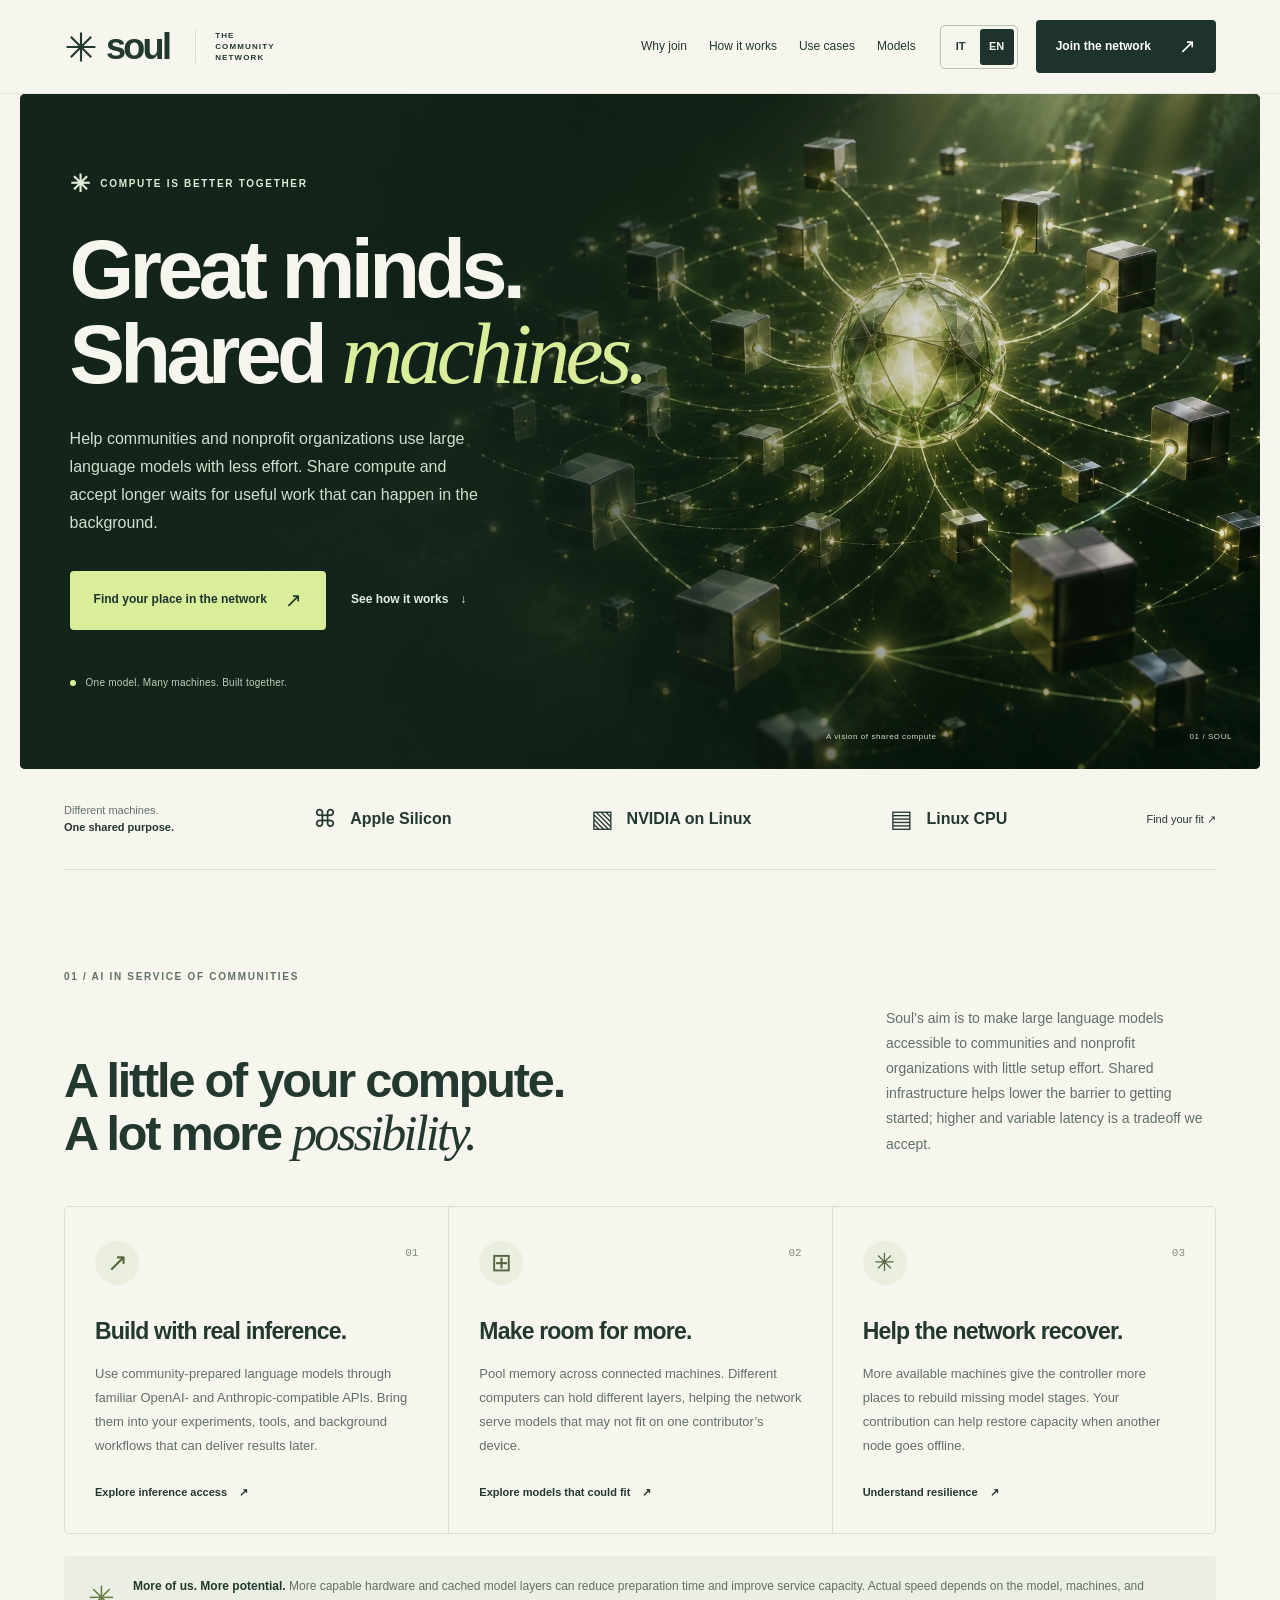
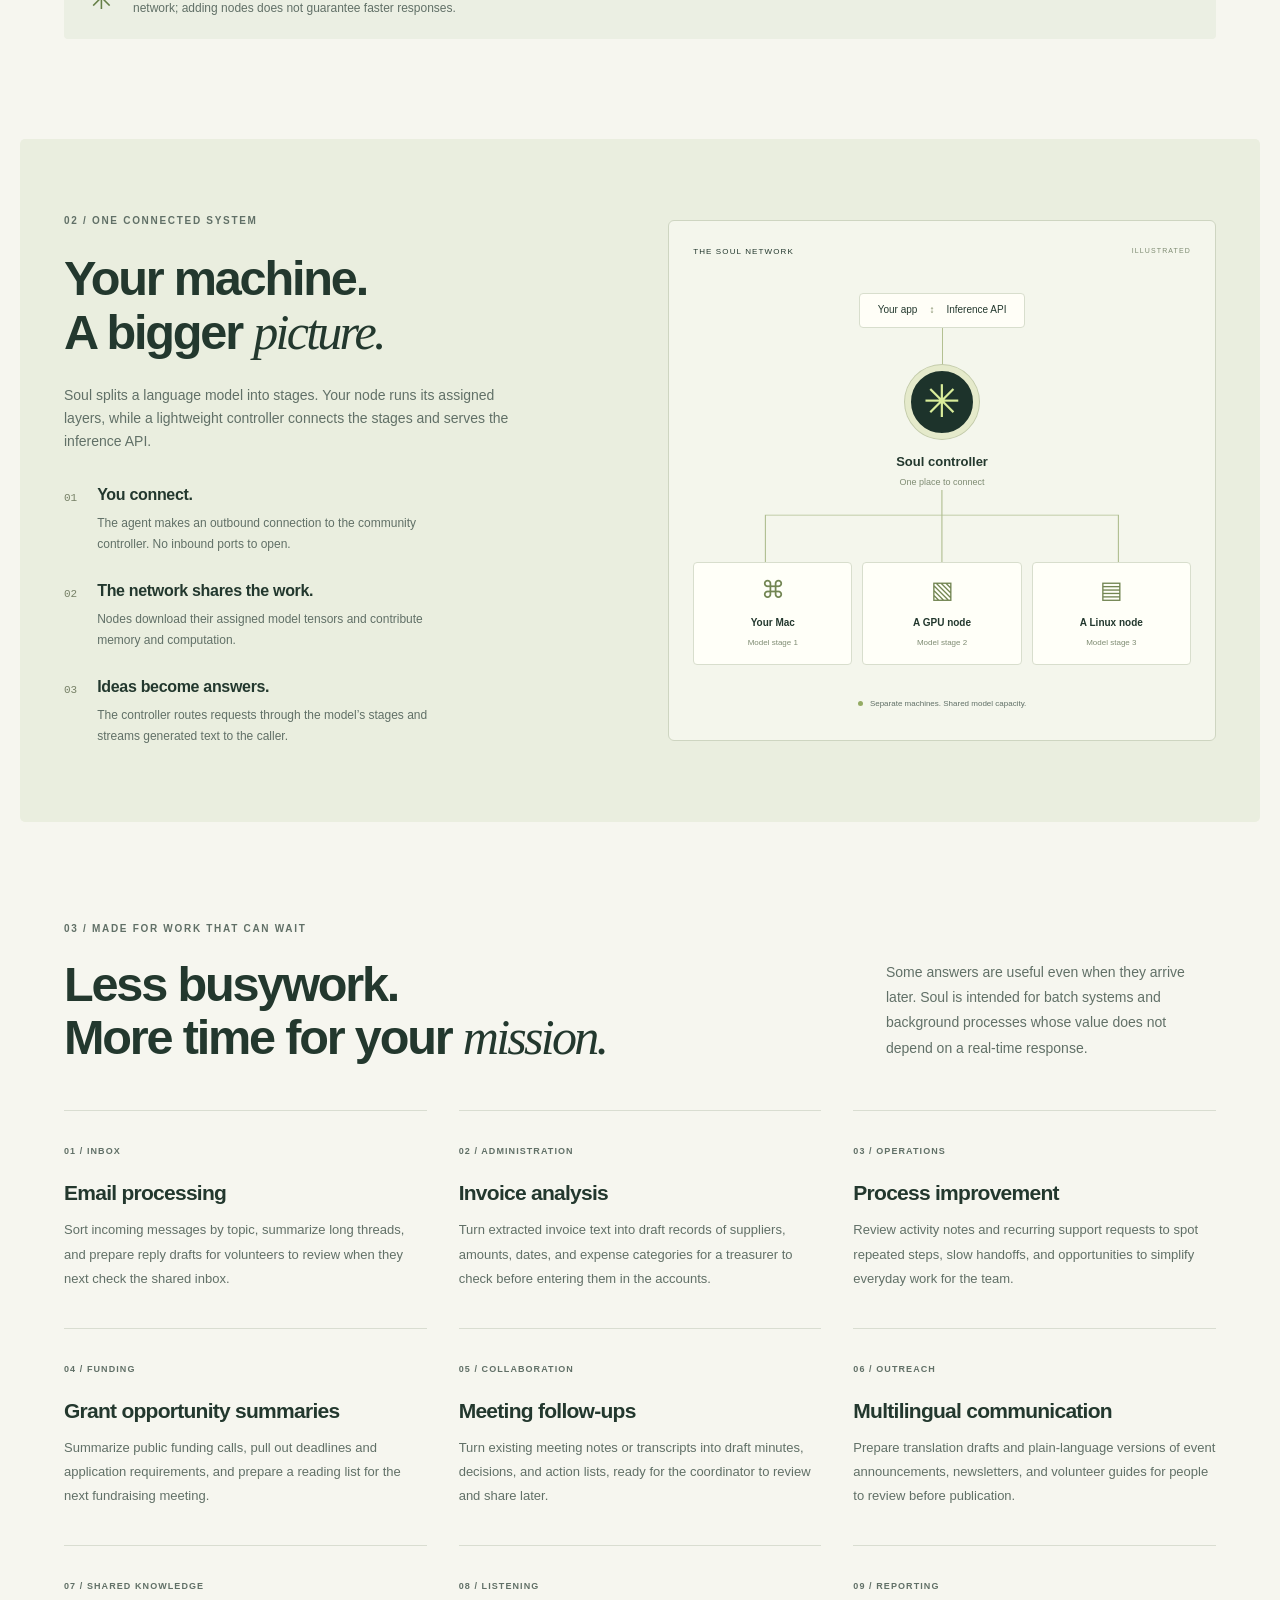
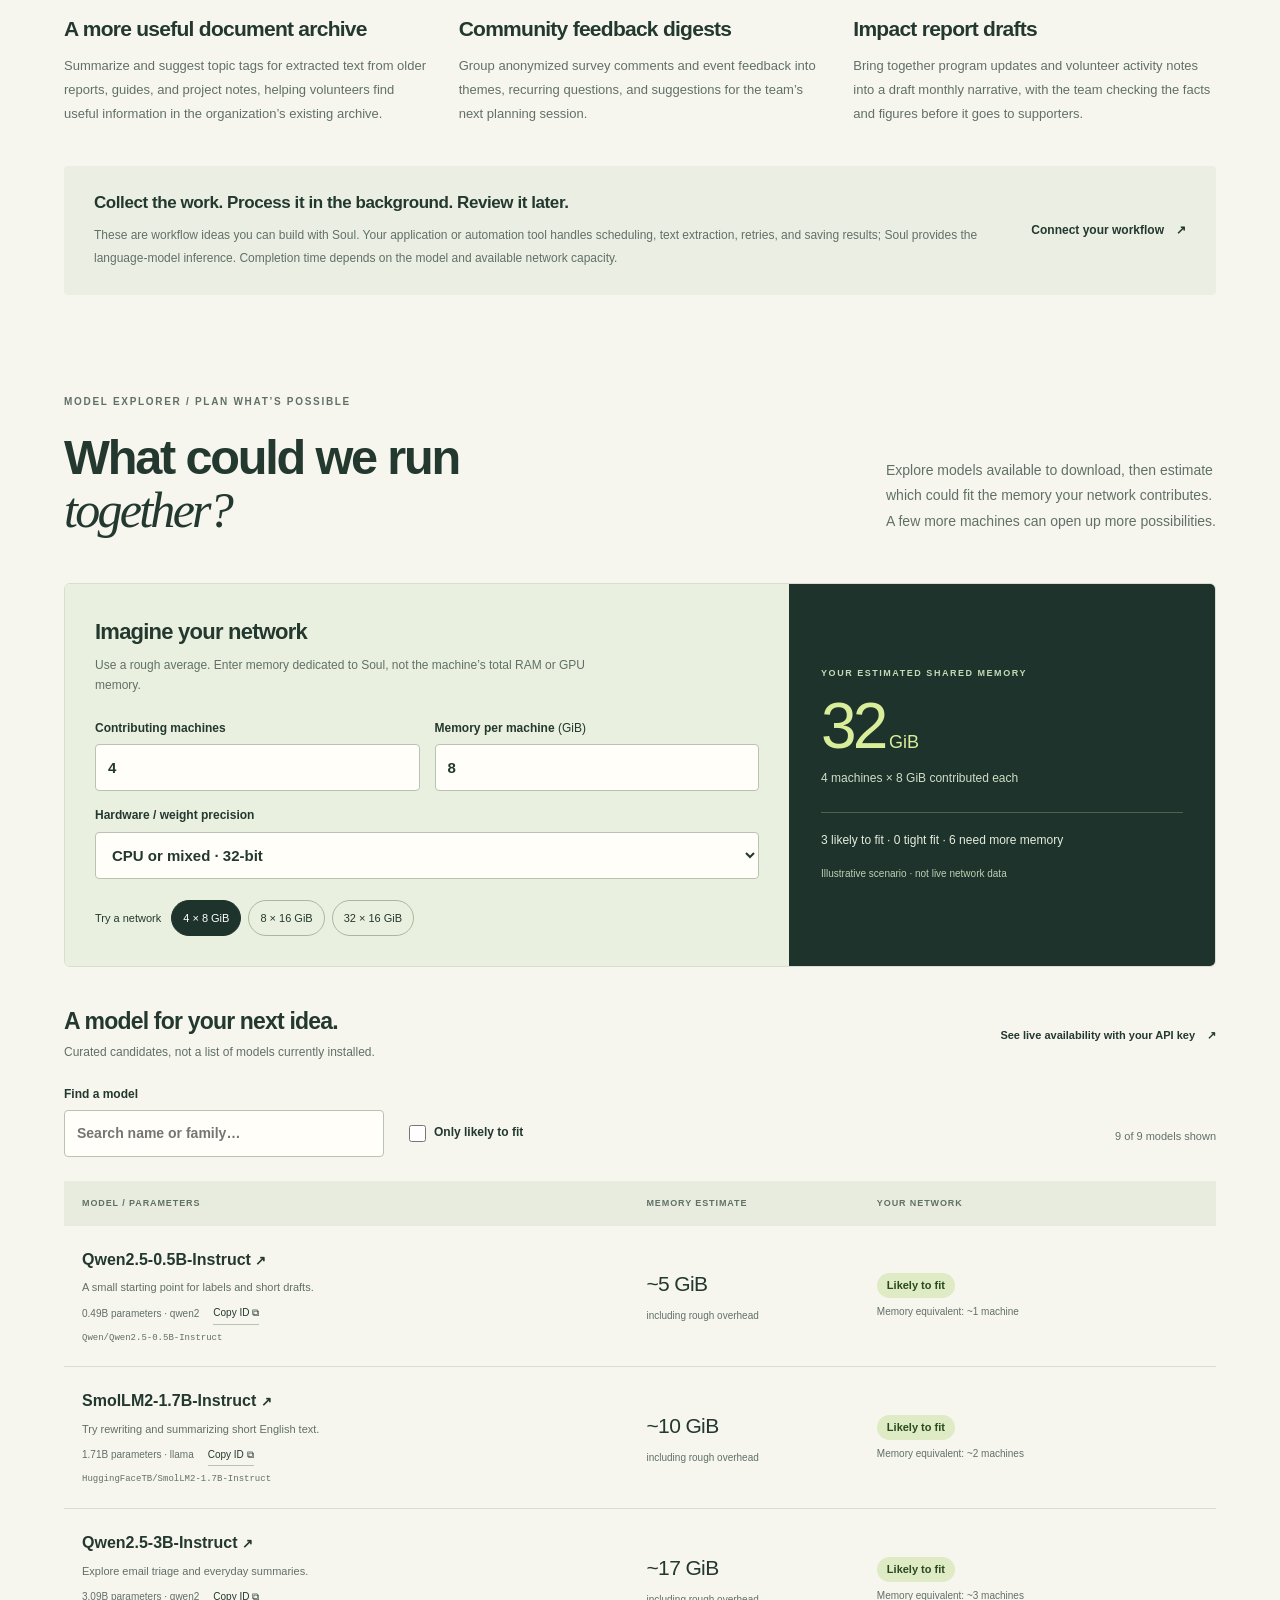
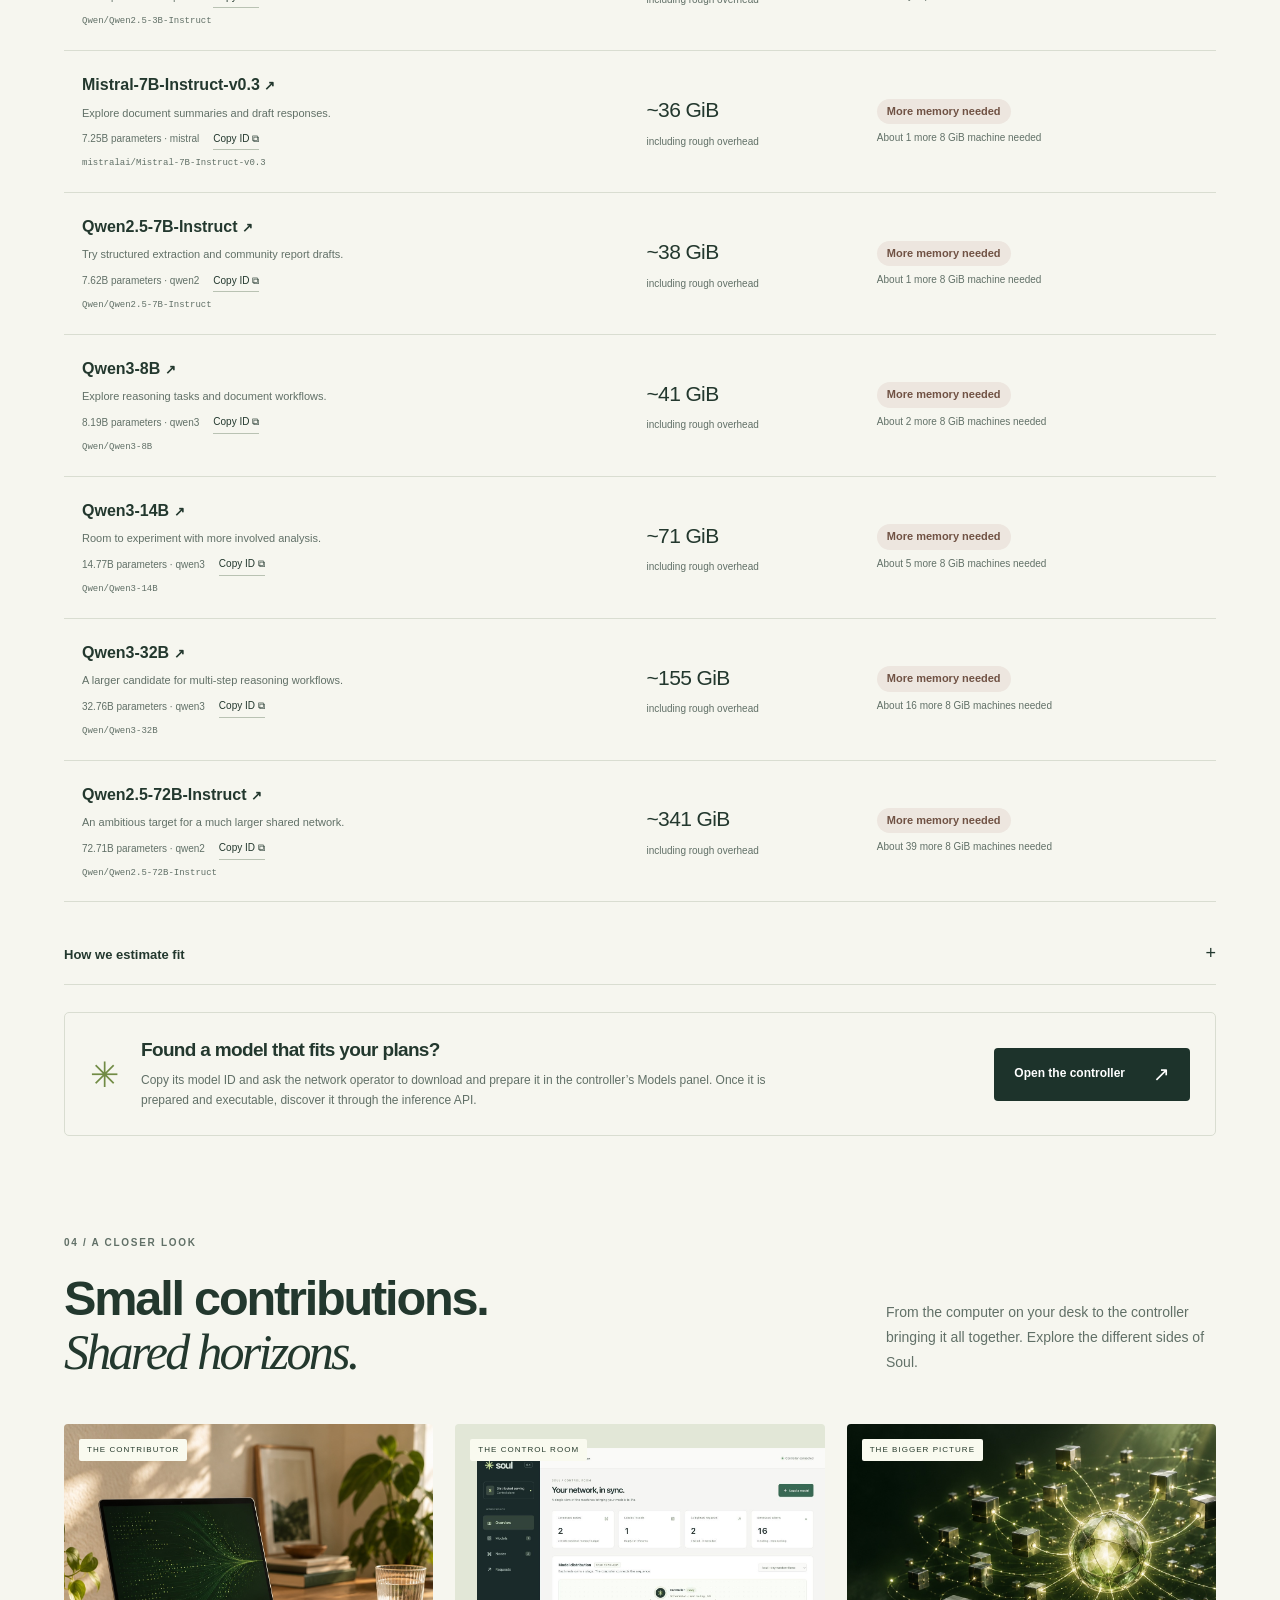
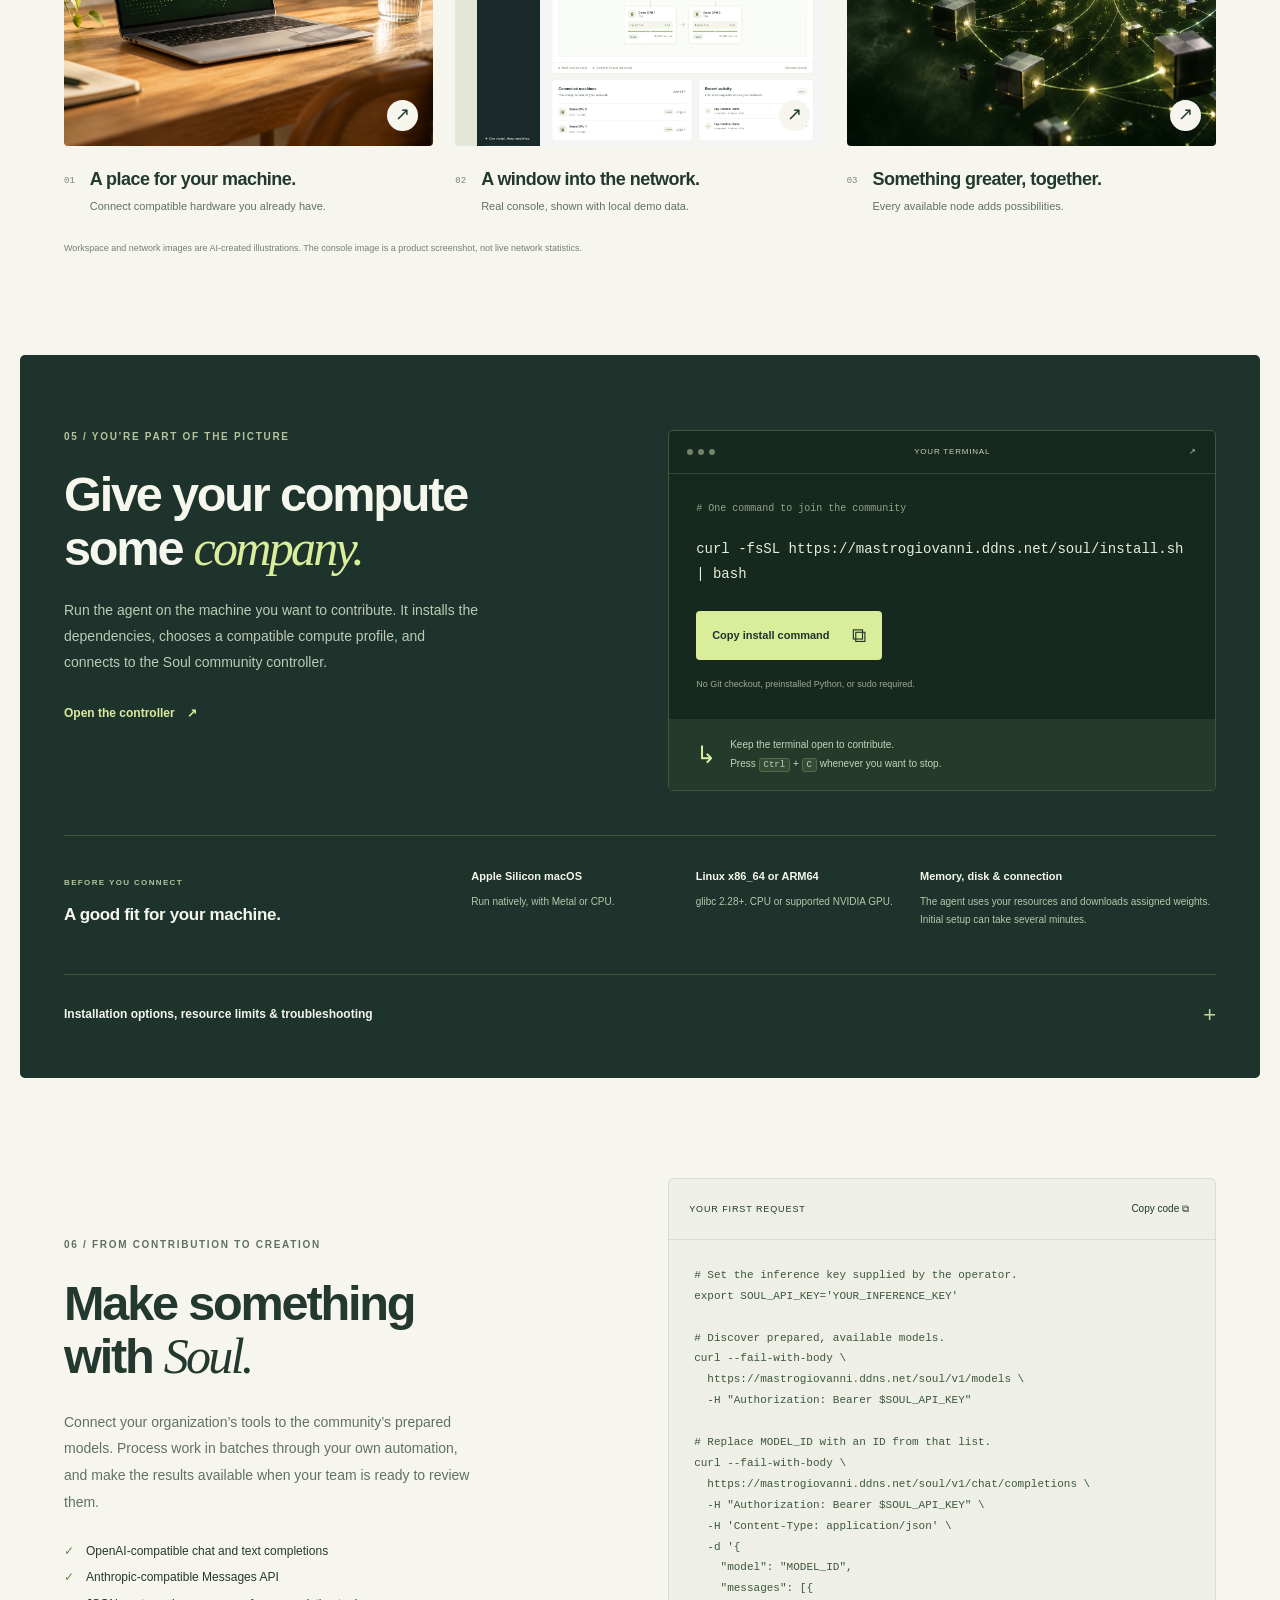
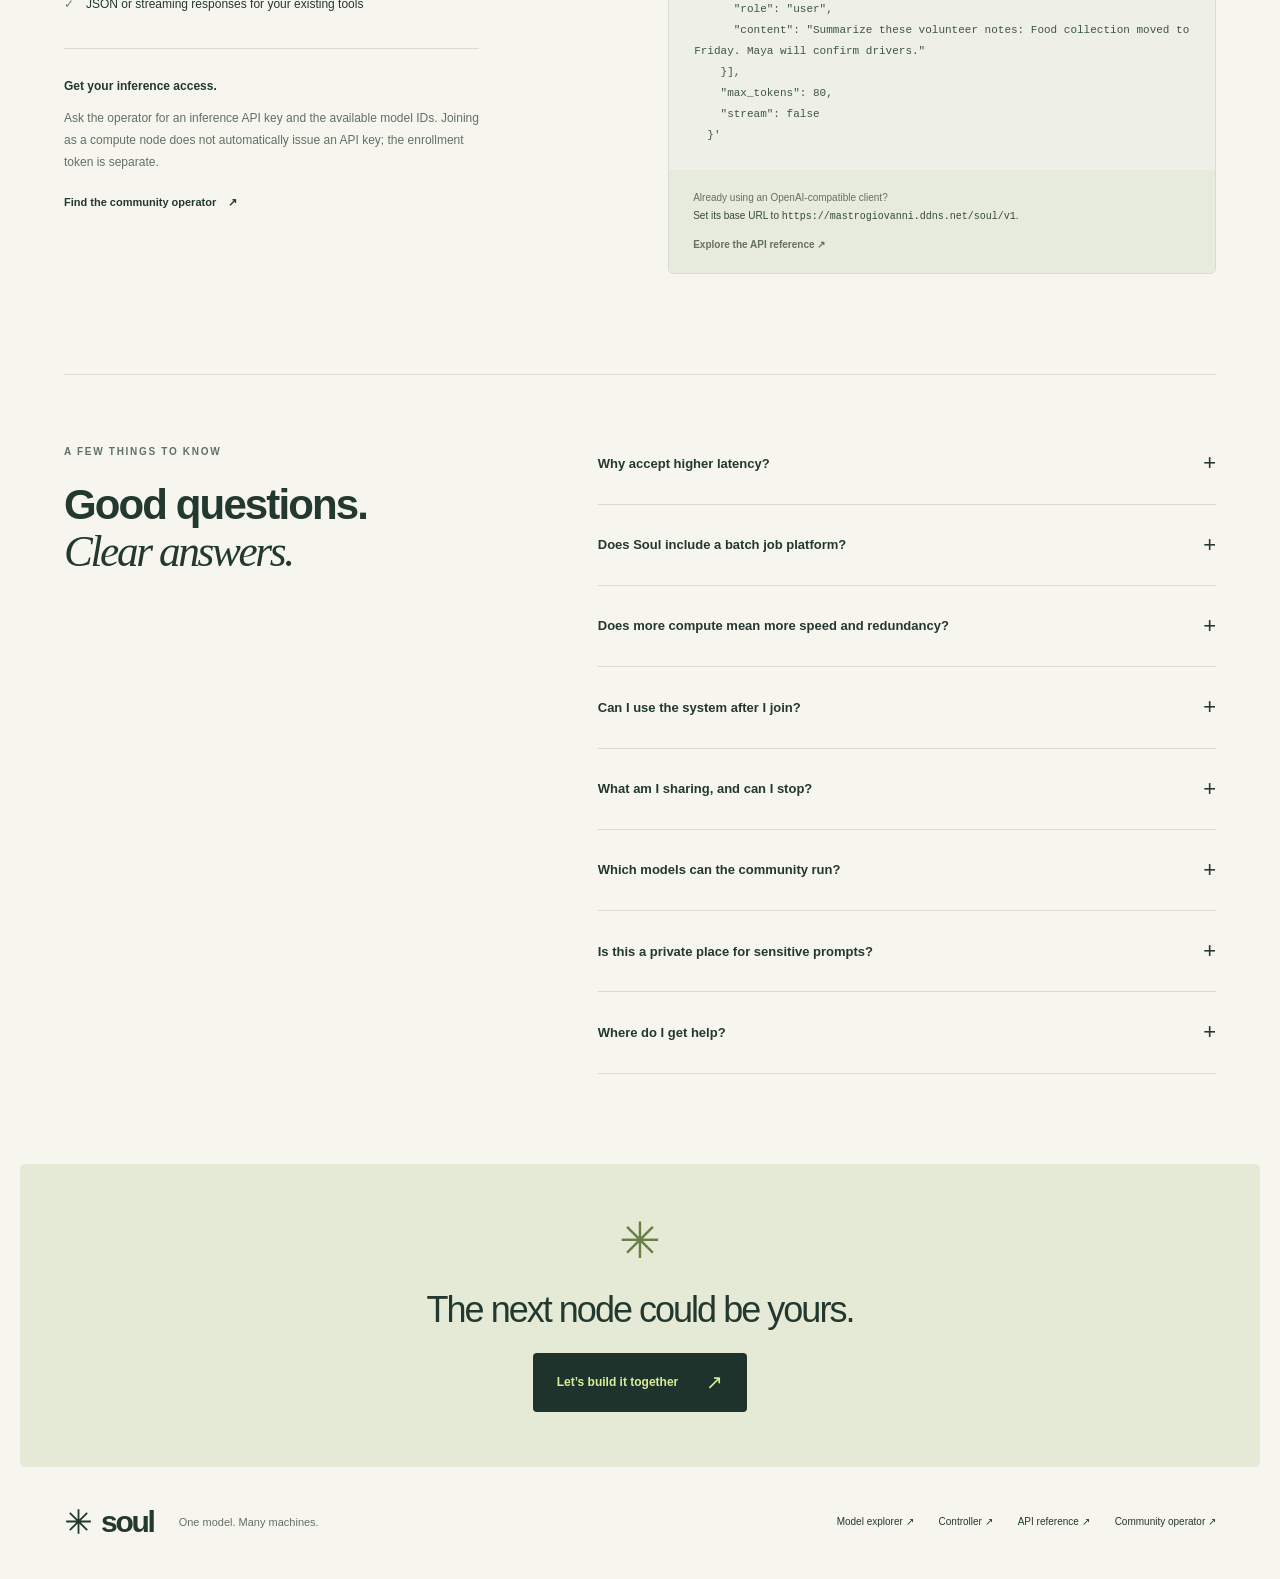
==== site/en/index.html @ 072d3721 "Make Italian the default website language with English switch" ====
<!doctype html>
<html lang="en">
  <head>
    <meta charset="utf-8" />
    <meta name="viewport" content="width=device-width, initial-scale=1" />
    <meta name="theme-color" content="#1d332b" />
    <meta
      name="description"
      content="Soul aims to make large language models easier to access for communities and nonprofits through shared compute, accepting higher latency for batch and background work."
    />
    <meta property="og:type" content="website" />
    <meta property="og:title" content="Soul — Great minds. Shared machines." />
    <meta
      property="og:description"
      content="Shared AI for communities and nonprofits. Less setup, shared compute, and useful work that can wait: email processing, invoice analysis, reporting, and more."
    />
    <meta
      property="og:image"
      content="https://mastrogiovanni.github.io/soul-community/assets/network.jpg"
    />
    <meta
      property="og:url"
      content="https://mastrogiovanni.github.io/soul-community/en/"
    />
    <link
      rel="canonical"
      href="https://mastrogiovanni.github.io/soul-community/en/"
    />
    <link rel="alternate" hreflang="it" href="https://mastrogiovanni.github.io/soul-community/" />
    <link rel="alternate" hreflang="en" href="https://mastrogiovanni.github.io/soul-community/en/" />
    <link rel="alternate" hreflang="x-default" href="https://mastrogiovanni.github.io/soul-community/" />
    <meta property="og:locale" content="en_US" />
    <meta property="og:locale:alternate" content="it_IT" />
    <meta name="twitter:card" content="summary_large_image" />
    <link rel="icon" href="../assets/favicon.svg" type="image/svg+xml" />
    <link rel="stylesheet" href="../styles.css?v=20261008-languages" />
    <script type="module" src="../app.js?v=20261008-languages"></script>
    <script type="module" src="../model-explorer.js?v=20261008-languages"></script>
    <title>Soul — Great minds. Shared machines.</title>
  </head>
  <body>
    <a class="skip-link" href="#main">Skip to content</a>
    <header class="site-header">
      <a class="brand" href="#" aria-label="Soul home"
        ><svg viewBox="0 0 40 40" aria-hidden="true">
          <path d="M20 3v34M3 20h34M8 8l24 24M8 32 32 8" /></svg
        >soul<span class="brand-note">THE COMMUNITY NETWORK</span></a
      >
      <nav aria-label="Main navigation">
        <a href="#network">Why join</a><a href="#how-it-works">How it works</a
        ><a href="#use-cases">Use cases</a><a href="#models">Models</a>
      </nav>
      <div class="header-actions">
        <div class="language-switch" role="group" aria-label="Site language">
          <a href="../" data-language-link lang="it" hreflang="it" aria-label="Italiano">IT</a>
          <a href="./" data-language-link lang="en" hreflang="en" aria-label="English" aria-current="page">EN</a>
        </div>
        <a class="button button-small" href="#join"
          >Join the network <span aria-hidden="true">↗</span></a>
      </div>
    </header>

    <main id="main">
      <section class="hero" aria-labelledby="hero-title">
        <img
          class="hero-art"
          src="../assets/network.jpg"
          width="1536"
          height="1024"
          alt=""
          fetchpriority="high"
        />
        <div class="hero-shade"></div>
        <div class="hero-content">
          <p class="eyebrow">
            <span class="little-star" aria-hidden="true">✳</span> COMPUTE IS
            BETTER TOGETHER
          </p>
          <h1 id="hero-title">Great minds.<br />Shared <em>machines.</em></h1>
          <p class="hero-description">
            Help communities and nonprofit organizations use large language
            models with less effort. Share compute and accept longer waits for
            useful work that can happen in the background.
          </p>
          <div class="hero-actions">
            <a class="button button-lime" href="#join"
              >Find your place in the network
              <span aria-hidden="true">↗</span></a
            ><a class="text-link" href="#how-it-works"
              >See how it works <span aria-hidden="true">↓</span></a
            >
          </div>
          <div class="hero-note">
            <span class="dot"></span> One model. Many machines. Built together.
          </div>
        </div>
        <div class="art-caption">
          A vision of shared compute <span>01 / SOUL</span>
        </div>
      </section>

      <div class="compatibility" aria-label="Compatible hardware">
        <span
          >Different machines.<br /><strong>One shared purpose.</strong></span
        >
        <p><span aria-hidden="true">⌘</span> Apple Silicon</p>
        <p><span aria-hidden="true">▧</span> NVIDIA on Linux</p>
        <p><span aria-hidden="true">▤</span> Linux CPU</p>
        <a href="#requirements"
          >Find your fit <span aria-hidden="true">↗</span></a
        >
      </div>

      <section class="section" id="network" aria-labelledby="network-title">
        <div class="section-heading">
          <p class="eyebrow">01 / AI IN SERVICE OF COMMUNITIES</p>
          <div class="heading-row">
            <h2 id="network-title">
              A little of your compute.<br />A lot more <em>possibility.</em>
            </h2>
            <p>
              Soul’s aim is to make large language models accessible to
              communities and nonprofit organizations with little setup effort.
              Shared infrastructure helps lower the barrier to getting started;
              higher and variable latency is a tradeoff we accept.
            </p>
          </div>
        </div>
        <div class="benefit-grid">
          <article class="benefit">
            <span class="benefit-icon" aria-hidden="true">↗</span
            ><span class="index">01</span>
            <h3>Build with real inference.</h3>
            <p>
              Use community-prepared language models through familiar OpenAI-
              and Anthropic-compatible APIs. Bring them into your experiments,
              tools, and background workflows that can deliver results later.
            </p>
            <a href="#inference"
              >Explore inference access <span aria-hidden="true">↗</span></a
            >
          </article>
          <article class="benefit">
            <span class="benefit-icon" aria-hidden="true">⊞</span
            ><span class="index">02</span>
            <h3>Make room for more.</h3>
            <p>
              Pool memory across connected machines. Different computers can
              hold different layers, helping the network serve models that may
              not fit on one contributor’s device.
            </p>
            <a href="#models"
              >Explore models that could fit <span aria-hidden="true">↗</span></a
            >
          </article>
          <article class="benefit">
            <span class="benefit-icon" aria-hidden="true">✳</span
            ><span class="index">03</span>
            <h3>Help the network recover.</h3>
            <p>
              More available machines give the controller more places to rebuild
              missing model stages. Your contribution can help restore capacity
              when another node goes offline.
            </p>
            <a href="#network-faq"
              >Understand resilience <span aria-hidden="true">↗</span></a
            >
          </article>
        </div>
        <aside class="growth-note">
          <span class="little-star" aria-hidden="true">✳</span>
          <p>
            <strong>More of us. More potential.</strong> More capable hardware
            and cached model layers can reduce preparation time and improve
            service capacity. Actual speed depends on the model, machines, and
            network; adding nodes does not guarantee faster responses.
          </p>
        </aside>
      </section>

      <section
        class="how-section"
        id="how-it-works"
        aria-labelledby="how-title"
      >
        <div class="how-copy">
          <p class="eyebrow">02 / ONE CONNECTED SYSTEM</p>
          <h2 id="how-title">Your machine.<br />A bigger <em>picture.</em></h2>
          <p>
            Soul splits a language model into stages. Your node runs its
            assigned layers, while a lightweight controller connects the stages
            and serves the inference API.
          </p>
          <ol class="simple-steps">
            <li>
              <span>01</span>
              <div>
                <h3>You connect.</h3>
                <p>
                  The agent makes an outbound connection to the community
                  controller. No inbound ports to open.
                </p>
              </div>
            </li>
            <li>
              <span>02</span>
              <div>
                <h3>The network shares the work.</h3>
                <p>
                  Nodes download their assigned model tensors and contribute
                  memory and computation.
                </p>
              </div>
            </li>
            <li>
              <span>03</span>
              <div>
                <h3>Ideas become answers.</h3>
                <p>
                  The controller routes requests through the model’s stages and
                  streams generated text to the caller.
                </p>
              </div>
            </li>
          </ol>
        </div>
        <div
          class="network-diagram"
          role="img"
          aria-label="An inference client connects to one Soul controller. Three compute nodes connect to that controller and run successive groups of model layers. Nodes do not connect directly to one another."
        >
          <div class="diagram-label">
            THE SOUL NETWORK <span>ILLUSTRATED</span>
          </div>
          <div class="client-chip">Your app <span>↕</span> Inference API</div>
          <div class="diagram-wire"></div>
          <div class="controller-symbol">
            <span aria-hidden="true">✳</span>
          </div>
          <strong class="controller-label">Soul controller</strong
          ><span class="controller-subtitle">One place to connect</span>
          <svg
            class="network-wires"
            viewBox="0 0 440 92"
            preserveAspectRatio="none"
            aria-hidden="true"
          >
            <path d="M220 0V32M64 92V32H376V92M220 32V92" />
          </svg>
          <div class="diagram-nodes">
            <div>
              <span class="node-icon" aria-hidden="true">⌘</span
              ><strong>Your Mac</strong><small>Model stage 1</small>
            </div>
            <div>
              <span class="node-icon" aria-hidden="true">▧</span
              ><strong>A GPU node</strong><small>Model stage 2</small>
            </div>
            <div>
              <span class="node-icon" aria-hidden="true">▤</span
              ><strong>A Linux node</strong><small>Model stage 3</small>
            </div>
          </div>
          <p class="diagram-footer">
            <span class="dot"></span> Separate machines. Shared model capacity.
          </p>
        </div>
      </section>

      <section
        class="section use-cases-section"
        id="use-cases"
        aria-labelledby="use-cases-title"
      >
        <div class="section-heading">
          <p class="eyebrow">03 / MADE FOR WORK THAT CAN WAIT</p>
          <div class="heading-row">
            <h2 id="use-cases-title">
              Less busywork.<br />More time for your <em>mission.</em>
            </h2>
            <p>
              Some answers are useful even when they arrive later. Soul is
              intended for batch systems and background processes whose value
              does not depend on a real-time response.
            </p>
          </div>
        </div>
        <div class="use-cases-grid">
          <article class="use-case">
            <span class="case-number">01 / INBOX</span>
            <h3>Email processing</h3>
            <p>
              Sort incoming messages by topic, summarize long threads, and
              prepare reply drafts for volunteers to review when they next
              check the shared inbox.
            </p>
          </article>
          <article class="use-case">
            <span class="case-number">02 / ADMINISTRATION</span>
            <h3>Invoice analysis</h3>
            <p>
              Turn extracted invoice text into draft records of suppliers,
              amounts, dates, and expense categories for a treasurer to check
              before entering them in the accounts.
            </p>
          </article>
          <article class="use-case">
            <span class="case-number">03 / OPERATIONS</span>
            <h3>Process improvement</h3>
            <p>
              Review activity notes and recurring support requests to spot
              repeated steps, slow handoffs, and opportunities to simplify
              everyday work for the team.
            </p>
          </article>
          <article class="use-case">
            <span class="case-number">04 / FUNDING</span>
            <h3>Grant opportunity summaries</h3>
            <p>
              Summarize public funding calls, pull out deadlines and application
              requirements, and prepare a reading list for the next fundraising
              meeting.
            </p>
          </article>
          <article class="use-case">
            <span class="case-number">05 / COLLABORATION</span>
            <h3>Meeting follow-ups</h3>
            <p>
              Turn existing meeting notes or transcripts into draft minutes,
              decisions, and action lists, ready for the coordinator to review
              and share later.
            </p>
          </article>
          <article class="use-case">
            <span class="case-number">06 / OUTREACH</span>
            <h3>Multilingual communication</h3>
            <p>
              Prepare translation drafts and plain-language versions of event
              announcements, newsletters, and volunteer guides for people to
              review before publication.
            </p>
          </article>
          <article class="use-case">
            <span class="case-number">07 / SHARED KNOWLEDGE</span>
            <h3>A more useful document archive</h3>
            <p>
              Summarize and suggest topic tags for extracted text from older
              reports, guides, and project notes, helping volunteers find useful
              information in the organization’s existing archive.
            </p>
          </article>
          <article class="use-case">
            <span class="case-number">08 / LISTENING</span>
            <h3>Community feedback digests</h3>
            <p>
              Group anonymized survey comments and event feedback into themes,
              recurring questions, and suggestions for the team’s next
              planning session.
            </p>
          </article>
          <article class="use-case">
            <span class="case-number">09 / REPORTING</span>
            <h3>Impact report drafts</h3>
            <p>
              Bring together program updates and volunteer activity notes into
              a draft monthly narrative, with the team checking the facts and
              figures before it goes to supporters.
            </p>
          </article>
        </div>
        <aside class="workflow-note">
          <div>
            <h3>Collect the work. Process it in the background. Review it later.</h3>
            <p>
              These are workflow ideas you can build with Soul. Your application
              or automation tool handles scheduling, text extraction, retries,
              and saving results; Soul provides the language-model inference.
              Completion time depends on the model and available network capacity.
            </p>
          </div>
          <a class="text-link" href="#inference">
            Connect your workflow <span aria-hidden="true">↗</span>
          </a>
        </aside>
      </section>

      <section class="section models-section" id="models" aria-labelledby="models-title">
        <div class="section-heading">
          <p class="eyebrow">MODEL EXPLORER / PLAN WHAT’S POSSIBLE</p>
          <div class="heading-row">
            <h2 id="models-title">What could we run<br /><em>together?</em></h2>
            <p>Explore models available to download, then estimate which could fit
              the memory your network contributes. A few more machines can open
              up more possibilities.</p>
          </div>
        </div>
        <div class="model-planner">
          <form id="network-estimate" class="network-estimate" aria-describedby="estimate-help">
            <fieldset disabled>
              <legend>Imagine your network</legend>
              <p id="estimate-help">Use a rough average. Enter memory dedicated to Soul,
                not the machine’s total RAM or GPU memory.</p>
              <div class="network-inputs">
                <label for="network-machines">Contributing machines
                  <input id="network-machines" type="number" min="0" max="1000" step="1" value="4" required inputmode="numeric" />
                </label>
                <label for="network-memory">Memory per machine <span>(GiB)</span>
                  <input id="network-memory" type="number" min="1" max="1024" step="0.25" value="8" required inputmode="decimal" />
                </label>
                <label for="network-precision">Hardware / weight precision
                  <select id="network-precision">
                    <option value="4">CPU or mixed · 32-bit</option>
                    <option value="2">GPU / Apple Metal · 16-bit</option>
                  </select>
                </label>
              </div>
              <div class="network-presets" aria-label="Example networks">
                <span>Try a network</span>
                <button type="button" data-network-preset data-machines="4" data-memory="8" aria-pressed="true">4 × 8 GiB</button>
                <button type="button" data-network-preset data-machines="8" data-memory="16" aria-pressed="false">8 × 16 GiB</button>
                <button type="button" data-network-preset data-machines="32" data-memory="16" aria-pressed="false">32 × 16 GiB</button>
              </div>
              <p id="estimate-error" class="estimate-error" role="status" hidden>Enter 0–1,000 whole machines and 1–1,024 GiB per machine, in steps of 0.25 GiB.</p>
            </fieldset>
          </form>
          <div class="network-total" aria-live="polite" aria-atomic="true">
            <p class="eyebrow">YOUR ESTIMATED SHARED MEMORY</p>
            <p class="capacity-number"><strong id="network-capacity">—</strong> <span>GiB</span></p>
            <p id="capacity-description">Enable JavaScript to calculate an estimate.</p>
            <p id="fit-summary">Compare one model at a time.</p>
            <span class="scenario-label">Illustrative scenario · not live network data</span>
          </div>
        </div>
        <noscript><p class="model-notice">The catalog below works without JavaScript. Enable JavaScript for the local memory calculator and filters.</p></noscript>
        <div class="model-catalog-heading">
          <div><h3>A model for your next idea.</h3><p>Curated candidates, not a list of models currently installed.</p></div>
          <a class="text-link" href="#inference">See live availability with your API key <span aria-hidden="true">↗</span></a>
        </div>
        <div class="model-filters">
          <label for="model-search">Find a model
            <input id="model-search" type="search" placeholder="Search name or family…" disabled />
          </label>
          <label class="model-fit-toggle"><input type="checkbox" id="model-fit-only" disabled /> Only likely to fit</label>
          <p id="model-result-count" role="status">9 models in the catalog</p>
        </div>
        <table class="model-table" role="table" aria-label="Downloadable model candidates and estimated memory fit" aria-describedby="model-estimate-note">
          <thead role="rowgroup"><tr role="row"><th role="columnheader" scope="col">MODEL / PARAMETERS</th><th role="columnheader" scope="col">MEMORY ESTIMATE</th><th role="columnheader" scope="col">YOUR NETWORK</th></tr></thead>
          <tbody role="rowgroup">
              <tr role="row" data-model="Qwen/Qwen2.5-0.5B-Instruct" data-parameters="494032768" data-architecture="qwen2" data-revision="7ae557604adf67be50417f59c2c2f167def9a775">
                <td role="cell" class="model-identity">
                  <a class="model-name" href="https://huggingface.co/Qwen/Qwen2.5-0.5B-Instruct">Qwen2.5-0.5B-Instruct <span aria-hidden="true">↗</span></a>
                  <p>A small starting point for labels and short drafts.</p>
                  <div class="model-meta"><span>0.49B parameters · qwen2</span>
                    <button class="model-copy" data-copy="model-id-0" data-copy-message="Model ID copied. Share it with your network operator." aria-label="Copy model ID for Qwen2.5-0.5B-Instruct">Copy ID ⧉</button></div>
                  <code class="model-id" id="model-id-0">Qwen/Qwen2.5-0.5B-Instruct</code>
                </td>
                <td role="cell"><span class="cell-label" aria-hidden="true">Memory estimate</span><strong class="model-memory">—</strong><span class="memory-note">including rough overhead</span></td>
                <td role="cell"><span class="cell-label" aria-hidden="true">Your network</span><span class="fit-status" data-fit="unknown">Enable estimates</span><span class="fit-detail">Use the calculator above.</span></td>
              </tr>
              <tr role="row" data-model="HuggingFaceTB/SmolLM2-1.7B-Instruct" data-parameters="1711376384" data-architecture="llama" data-revision="31b70e2e869a7173562077fd711b654946d38674">
                <td role="cell" class="model-identity">
                  <a class="model-name" href="https://huggingface.co/HuggingFaceTB/SmolLM2-1.7B-Instruct">SmolLM2-1.7B-Instruct <span aria-hidden="true">↗</span></a>
                  <p>Try rewriting and summarizing short English text.</p>
                  <div class="model-meta"><span>1.71B parameters · llama</span>
                    <button class="model-copy" data-copy="model-id-1" data-copy-message="Model ID copied. Share it with your network operator." aria-label="Copy model ID for SmolLM2-1.7B-Instruct">Copy ID ⧉</button></div>
                  <code class="model-id" id="model-id-1">HuggingFaceTB/SmolLM2-1.7B-Instruct</code>
                </td>
                <td role="cell"><span class="cell-label" aria-hidden="true">Memory estimate</span><strong class="model-memory">—</strong><span class="memory-note">including rough overhead</span></td>
                <td role="cell"><span class="cell-label" aria-hidden="true">Your network</span><span class="fit-status" data-fit="unknown">Enable estimates</span><span class="fit-detail">Use the calculator above.</span></td>
              </tr>
              <tr role="row" data-model="Qwen/Qwen2.5-3B-Instruct" data-parameters="3085938688" data-architecture="qwen2" data-revision="aa8e72537993ba99e69dfaafa59ed015b17504d1">
                <td role="cell" class="model-identity">
                  <a class="model-name" href="https://huggingface.co/Qwen/Qwen2.5-3B-Instruct">Qwen2.5-3B-Instruct <span aria-hidden="true">↗</span></a>
                  <p>Explore email triage and everyday summaries.</p>
                  <div class="model-meta"><span>3.09B parameters · qwen2</span>
                    <button class="model-copy" data-copy="model-id-2" data-copy-message="Model ID copied. Share it with your network operator." aria-label="Copy model ID for Qwen2.5-3B-Instruct">Copy ID ⧉</button></div>
                  <code class="model-id" id="model-id-2">Qwen/Qwen2.5-3B-Instruct</code>
                </td>
                <td role="cell"><span class="cell-label" aria-hidden="true">Memory estimate</span><strong class="model-memory">—</strong><span class="memory-note">including rough overhead</span></td>
                <td role="cell"><span class="cell-label" aria-hidden="true">Your network</span><span class="fit-status" data-fit="unknown">Enable estimates</span><span class="fit-detail">Use the calculator above.</span></td>
              </tr>
              <tr role="row" data-model="mistralai/Mistral-7B-Instruct-v0.3" data-parameters="7248023552" data-architecture="mistral" data-revision="c170c708c41dac9275d15a8fff4eca08d52bab71">
                <td role="cell" class="model-identity">
                  <a class="model-name" href="https://huggingface.co/mistralai/Mistral-7B-Instruct-v0.3">Mistral-7B-Instruct-v0.3 <span aria-hidden="true">↗</span></a>
                  <p>Explore document summaries and draft responses.</p>
                  <div class="model-meta"><span>7.25B parameters · mistral</span>
                    <button class="model-copy" data-copy="model-id-3" data-copy-message="Model ID copied. Share it with your network operator." aria-label="Copy model ID for Mistral-7B-Instruct-v0.3">Copy ID ⧉</button></div>
                  <code class="model-id" id="model-id-3">mistralai/Mistral-7B-Instruct-v0.3</code>
                </td>
                <td role="cell"><span class="cell-label" aria-hidden="true">Memory estimate</span><strong class="model-memory">—</strong><span class="memory-note">including rough overhead</span></td>
                <td role="cell"><span class="cell-label" aria-hidden="true">Your network</span><span class="fit-status" data-fit="unknown">Enable estimates</span><span class="fit-detail">Use the calculator above.</span></td>
              </tr>
              <tr role="row" data-model="Qwen/Qwen2.5-7B-Instruct" data-parameters="7615616512" data-architecture="qwen2" data-revision="a09a35458c702b33eeacc393d103063234e8bc28">
                <td role="cell" class="model-identity">
                  <a class="model-name" href="https://huggingface.co/Qwen/Qwen2.5-7B-Instruct">Qwen2.5-7B-Instruct <span aria-hidden="true">↗</span></a>
                  <p>Try structured extraction and community report drafts.</p>
                  <div class="model-meta"><span>7.62B parameters · qwen2</span>
                    <button class="model-copy" data-copy="model-id-4" data-copy-message="Model ID copied. Share it with your network operator." aria-label="Copy model ID for Qwen2.5-7B-Instruct">Copy ID ⧉</button></div>
                  <code class="model-id" id="model-id-4">Qwen/Qwen2.5-7B-Instruct</code>
                </td>
                <td role="cell"><span class="cell-label" aria-hidden="true">Memory estimate</span><strong class="model-memory">—</strong><span class="memory-note">including rough overhead</span></td>
                <td role="cell"><span class="cell-label" aria-hidden="true">Your network</span><span class="fit-status" data-fit="unknown">Enable estimates</span><span class="fit-detail">Use the calculator above.</span></td>
              </tr>
              <tr role="row" data-model="Qwen/Qwen3-8B" data-parameters="8190735360" data-architecture="qwen3" data-revision="b968826d9c46dd6066d109eabc6255188de91218">
                <td role="cell" class="model-identity">
                  <a class="model-name" href="https://huggingface.co/Qwen/Qwen3-8B">Qwen3-8B <span aria-hidden="true">↗</span></a>
                  <p>Explore reasoning tasks and document workflows.</p>
                  <div class="model-meta"><span>8.19B parameters · qwen3</span>
                    <button class="model-copy" data-copy="model-id-5" data-copy-message="Model ID copied. Share it with your network operator." aria-label="Copy model ID for Qwen3-8B">Copy ID ⧉</button></div>
                  <code class="model-id" id="model-id-5">Qwen/Qwen3-8B</code>
                </td>
                <td role="cell"><span class="cell-label" aria-hidden="true">Memory estimate</span><strong class="model-memory">—</strong><span class="memory-note">including rough overhead</span></td>
                <td role="cell"><span class="cell-label" aria-hidden="true">Your network</span><span class="fit-status" data-fit="unknown">Enable estimates</span><span class="fit-detail">Use the calculator above.</span></td>
              </tr>
              <tr role="row" data-model="Qwen/Qwen3-14B" data-parameters="14768307200" data-architecture="qwen3" data-revision="40c069824f4251a91eefaf281ebe4c544efd3e18">
                <td role="cell" class="model-identity">
                  <a class="model-name" href="https://huggingface.co/Qwen/Qwen3-14B">Qwen3-14B <span aria-hidden="true">↗</span></a>
                  <p>Room to experiment with more involved analysis.</p>
                  <div class="model-meta"><span>14.77B parameters · qwen3</span>
                    <button class="model-copy" data-copy="model-id-6" data-copy-message="Model ID copied. Share it with your network operator." aria-label="Copy model ID for Qwen3-14B">Copy ID ⧉</button></div>
                  <code class="model-id" id="model-id-6">Qwen/Qwen3-14B</code>
                </td>
                <td role="cell"><span class="cell-label" aria-hidden="true">Memory estimate</span><strong class="model-memory">—</strong><span class="memory-note">including rough overhead</span></td>
                <td role="cell"><span class="cell-label" aria-hidden="true">Your network</span><span class="fit-status" data-fit="unknown">Enable estimates</span><span class="fit-detail">Use the calculator above.</span></td>
              </tr>
              <tr role="row" data-model="Qwen/Qwen3-32B" data-parameters="32762123264" data-architecture="qwen3" data-revision="9216db5781bf21249d130ec9da846c4624c16137">
                <td role="cell" class="model-identity">
                  <a class="model-name" href="https://huggingface.co/Qwen/Qwen3-32B">Qwen3-32B <span aria-hidden="true">↗</span></a>
                  <p>A larger candidate for multi-step reasoning workflows.</p>
                  <div class="model-meta"><span>32.76B parameters · qwen3</span>
                    <button class="model-copy" data-copy="model-id-7" data-copy-message="Model ID copied. Share it with your network operator." aria-label="Copy model ID for Qwen3-32B">Copy ID ⧉</button></div>
                  <code class="model-id" id="model-id-7">Qwen/Qwen3-32B</code>
                </td>
                <td role="cell"><span class="cell-label" aria-hidden="true">Memory estimate</span><strong class="model-memory">—</strong><span class="memory-note">including rough overhead</span></td>
                <td role="cell"><span class="cell-label" aria-hidden="true">Your network</span><span class="fit-status" data-fit="unknown">Enable estimates</span><span class="fit-detail">Use the calculator above.</span></td>
              </tr>
              <tr role="row" data-model="Qwen/Qwen2.5-72B-Instruct" data-parameters="72706203648" data-architecture="qwen2" data-revision="495f39366efef23836d0cfae4fbe635880d2be31">
                <td role="cell" class="model-identity">
                  <a class="model-name" href="https://huggingface.co/Qwen/Qwen2.5-72B-Instruct">Qwen2.5-72B-Instruct <span aria-hidden="true">↗</span></a>
                  <p>An ambitious target for a much larger shared network.</p>
                  <div class="model-meta"><span>72.71B parameters · qwen2</span>
                    <button class="model-copy" data-copy="model-id-8" data-copy-message="Model ID copied. Share it with your network operator." aria-label="Copy model ID for Qwen2.5-72B-Instruct">Copy ID ⧉</button></div>
                  <code class="model-id" id="model-id-8">Qwen/Qwen2.5-72B-Instruct</code>
                </td>
                <td role="cell"><span class="cell-label" aria-hidden="true">Memory estimate</span><strong class="model-memory">—</strong><span class="memory-note">including rough overhead</span></td>
                <td role="cell"><span class="cell-label" aria-hidden="true">Your network</span><span class="fit-status" data-fit="unknown">Enable estimates</span><span class="fit-detail">Use the calculator above.</span></td>
              </tr>
          </tbody>
        </table>
        <div class="model-empty-state">
          <p id="model-empty" hidden>No models match these filters. Try a different search or a larger network estimate.</p>
          <button type="button" id="model-filter-reset" class="text-link" hidden>Clear filters ↗</button>
        </div>
        <details class="model-method" id="model-estimate-note">
          <summary>How we estimate fit <span aria-hidden="true">+</span></summary>
          <div>
            <p><strong>Simple sizing, no benchmarks.</strong> Shared capacity is machines × contributed memory.
              Model memory is parameter count × 4 bytes for CPU/mixed or × 2 bytes for GPU/Metal,
              converted to GiB, plus 25% and 2 GiB for rough overhead, rounded up.
              “Likely to fit” means at least 10% spare capacity above that estimate; “Tight fit” means less.</p>
            <p>We assume one model at a time and similarly sized machines. CPU/mixed uses a conservative
              32-bit estimate; GPU/Metal assumes all participating nodes use 16-bit weights.
              These are unquantized, dense text models using Soul’s Llama, Mistral, Qwen2, or Qwen3 adapters.
              Quantized, mixture-of-experts, and multimodal variants are outside this catalog.</p>
            <p>Total memory is only a first check. A model still needs to fit across individual machines,
              with room for its layers, context cache, and runtime. Disk space, node availability, and
              connections also matter. More memory does not predict response speed or guarantee installation.</p>
            <p>Model names and parameter counts were checked against the publishers’ Hugging Face metadata
              on 7 October 2026. Follow each model link for its model card and license. These examples
              are a curated selection, not every supported model or a performance recommendation.</p>
          </div>
        </details>
        <aside class="model-next-step">
          <span class="little-star" aria-hidden="true">✳</span>
          <div><h3>Found a model that fits your plans?</h3>
            <p>Copy its model ID and ask the network operator to download and prepare it in the controller’s
              Models panel. Once it is prepared and executable, discover it through the inference API.</p></div>
          <a class="button button-small" href="https://mastrogiovanni.ddns.net/soul/">Open the controller <span aria-hidden="true">↗</span></a>
        </aside>
      </section>

      <section class="section gallery-section" aria-labelledby="gallery-title">
        <div class="section-heading">
          <p class="eyebrow">04 / A CLOSER LOOK</p>
          <div class="heading-row">
            <h2 id="gallery-title">
              Small contributions.<br /><em>Shared horizons.</em>
            </h2>
            <p>
              From the computer on your desk to the controller bringing it all
              together. Explore the different sides of Soul.
            </p>
          </div>
        </div>
        <div class="gallery">
          <figure>
            <a
              class="gallery-open"
              href="../assets/workspace.jpg"
              data-gallery="0"
              aria-label="Enlarge: A place for your machine"
              ><img
                src="../assets/workspace.jpg"
                alt="Illustrative sunlit workspace with a laptop on a wooden desk"
                width="1536"
                height="1024"
                loading="lazy"
              /><span class="image-tag">THE CONTRIBUTOR</span
              ><span class="expand-icon" aria-hidden="true">↗</span></a
            >
            <figcaption>
              <span>01</span>
              <div>
                <h3>A place for your machine.</h3>
                <p>Connect compatible hardware you already have.</p>
              </div>
            </figcaption>
          </figure>
          <figure>
            <a
              class="gallery-open console-preview"
              href="../assets/console.jpg"
              data-gallery="1"
              aria-label="Enlarge: A window into the network"
              ><img
                src="../assets/console.jpg"
                alt="Soul demo admin console showing two CPU nodes, model distribution, and request activity"
                width="1265"
                height="1236"
                loading="lazy"
              /><span class="image-tag">THE CONTROL ROOM</span
              ><span class="expand-icon" aria-hidden="true">↗</span></a
            >
            <figcaption>
              <span>02</span>
              <div>
                <h3>A window into the network.</h3>
                <p>Real console, shown with local demo data.</p>
              </div>
            </figcaption>
          </figure>
          <figure>
            <a
              class="gallery-open"
              href="../assets/network.jpg"
              data-gallery="2"
              aria-label="Enlarge: Something greater, together"
              ><img
                src="../assets/network.jpg"
                alt="Conceptual artwork of glowing connections between metal cubes around a central sphere"
                width="1536"
                height="1024"
                loading="lazy"
              /><span class="image-tag">THE BIGGER PICTURE</span
              ><span class="expand-icon" aria-hidden="true">↗</span></a
            >
            <figcaption>
              <span>03</span>
              <div>
                <h3>Something greater, together.</h3>
                <p>Every available node adds possibilities.</p>
              </div>
            </figcaption>
          </figure>
        </div>
        <p class="gallery-footnote">
          Workspace and network images are AI-created illustrations. The console
          image is a product screenshot, not live network statistics.
        </p>
      </section>

      <section class="join-section" id="join" aria-labelledby="join-title">
        <div class="join-intro">
          <p class="eyebrow">05 / YOU’RE PART OF THE PICTURE</p>
          <h2 id="join-title">Give your compute<br />some <em>company.</em></h2>
          <p>
            Run the agent on the machine you want to contribute. It installs the
            dependencies, chooses a compatible compute profile, and connects to
            the Soul community controller.
          </p>
          <a class="text-link" href="https://mastrogiovanni.ddns.net/soul/"
            >Open the controller <span aria-hidden="true">↗</span></a
          >
        </div>
        <div class="join-panel">
          <div class="terminal-heading">
            <span><i></i><i></i><i></i></span><span>YOUR TERMINAL</span
            ><span aria-hidden="true">↗</span>
          </div>
          <div class="terminal-body">
            <p class="terminal-comment"># One command to join the community</p>
            <pre><code id="install-command">curl -fsSL https://mastrogiovanni.ddns.net/soul/install.sh | bash</code></pre>
            <button
              class="button button-lime copy-button"
              data-copy="install-command"
            >
              Copy install command <span aria-hidden="true">⧉</span>
            </button>
            <p class="terminal-note">
              No Git checkout, preinstalled Python, or sudo required.
            </p>
          </div>
          <div class="join-reminder">
            <span aria-hidden="true">↳</span>
            <p>
              Keep the terminal open to contribute.<br />Press <kbd>Ctrl</kbd> +
              <kbd>C</kbd> whenever you want to stop.
            </p>
          </div>
        </div>
        <div class="requirements" id="requirements">
          <div>
            <span class="eyebrow">BEFORE YOU CONNECT</span>
            <h3>A good fit for your machine.</h3>
          </div>
          <ul>
            <li>
              <strong>Apple Silicon macOS</strong
              ><span>Run natively, with Metal or CPU.</span>
            </li>
            <li>
              <strong>Linux x86_64 or ARM64</strong
              ><span>glibc 2.28+. CPU or supported NVIDIA GPU.</span>
            </li>
            <li>
              <strong>Memory, disk &amp; connection</strong
              ><span
                >The agent uses your resources and downloads assigned weights.
                Initial setup can take several minutes.</span
              >
            </li>
          </ul>
        </div>
        <details class="install-details">
          <summary>
            Installation options, resource limits &amp; troubleshooting
            <span aria-hidden="true">+</span>
          </summary>
          <div class="details-content">
            <h3>Choose your contribution</h3>
            <p>
              Set a node name and an 8 GiB memory budget. This is a planning
              budget, not hard resource isolation.
            </p>
            <div class="code-line">
              <pre><code id="limited-command">curl -fsSL https://mastrogiovanni.ddns.net/soul/install.sh | bash -s -- -- --name my-soul-node --memory-gb 8</code></pre>
              <button
                data-copy="limited-command"
                aria-label="Copy installation command with memory budget"
              >
                Copy
              </button>
            </div>
            <h3>Restart when you’re ready</h3>
            <div class="code-line">
              <pre><code id="restart-command">~/.local/share/soul/bin/soul-node</code></pre>
              <button
                data-copy="restart-command"
                aria-label="Copy restart command"
              >
                Copy
              </button>
            </div>
            <p>
              The default budget is 75% of available device memory. Model
              tensors stay on disk for reuse; there is no automatic disk quota.
              Electricity, bandwidth, and hardware are your contribution. The
              agent does not install a boot service.
            </p>
            <h3>Check the fit</h3>
            <p>
              NVIDIA requires a working driver and compatible CUDA profile.
              Native Windows, Intel Macs, and Alpine/musl are not supported by
              this installer. Windows users can use a supported WSL2 Linux
              environment.
            </p>
            <h3>If you can’t connect</h3>
            <p>
              Check your internet connection and
              <code>~/.cache/soul/node.log</code>. If the installer is
              unavailable or enrollment is rejected, contact the operator. If
              the controller requires an additional sign-in, the operator must
              provide those credentials.
            </p>
            <p>
              <a href="https://mastrogiovanni.ddns.net/soul/install.sh"
                >Read the installer before running it ↗</a
              >
            </p>
          </div>
        </details>
      </section>

      <section
        class="section inference-section"
        id="inference"
        aria-labelledby="inference-title"
      >
        <div>
          <p class="eyebrow">06 / FROM CONTRIBUTION TO CREATION</p>
          <h2 id="inference-title">Make something<br />with <em>Soul.</em></h2>
          <p class="section-description">
            Connect your organization’s tools to the community’s prepared
            models. Process work in batches through your own automation, and
            make the results available when your team is ready to review them.
          </p>
          <ul class="check-list">
            <li>OpenAI-compatible chat and text completions</li>
            <li>Anthropic-compatible Messages API</li>
            <li>JSON or streaming responses for your existing tools</li>
          </ul>
          <div class="access-note">
            <strong>Get your inference access.</strong>
            <p>
              Ask the operator for an inference API key and the available model
              IDs. Joining as a compute node does not automatically issue an API
              key; the enrollment token is separate.
            </p>
            <a class="text-link" href="https://github.com/mastrogiovanni"
              >Find the community operator <span aria-hidden="true">↗</span></a
            >
          </div>
        </div>
        <div class="api-panel">
          <div class="api-heading">
            <span>YOUR FIRST REQUEST</span
            ><button
              data-copy="api-command"
              aria-label="Copy inference example"
            >
              Copy code ⧉
            </button>
          </div>
          <pre><code id="api-command"># Set the inference key supplied by the operator.
export SOUL_API_KEY='YOUR_INFERENCE_KEY'

# Discover prepared, available models.
curl --fail-with-body \
  https://mastrogiovanni.ddns.net/soul/v1/models \
  -H "Authorization: Bearer $SOUL_API_KEY"

# Replace MODEL_ID with an ID from that list.
curl --fail-with-body \
  https://mastrogiovanni.ddns.net/soul/v1/chat/completions \
  -H "Authorization: Bearer $SOUL_API_KEY" \
  -H 'Content-Type: application/json' \
  -d '{
    "model": "MODEL_ID",
    "messages": [{
      "role": "user",
      "content": "Summarize these volunteer notes: Food collection moved to Friday. Maya will confirm drivers."
    }],
    "max_tokens": 80,
    "stream": false
  }'</code></pre>
          <div class="api-footer">
            Already using an OpenAI-compatible client?<br /><strong
              >Set its base URL to
              <code>https://mastrogiovanni.ddns.net/soul/v1</code>.</strong
            ><a href="https://mastrogiovanni.ddns.net/soul/docs"
              >Explore the API reference ↗</a
            >
          </div>
        </div>
      </section>

      <section class="section faq-section" aria-labelledby="faq-title">
        <div>
          <p class="eyebrow">A FEW THINGS TO KNOW</p>
          <h2 id="faq-title">Good questions.<br /><em>Clear answers.</em></h2>
        </div>
        <div class="faq-list">
          <details id="latency-faq">
            <summary>
              Why accept higher latency?<span aria-hidden="true">+</span>
            </summary>
            <p>
              Soul prioritizes helping communities and nonprofits access large
              language models with less setup effort by sharing available
              machines. This can mean longer, variable waits. Email digests,
              document processing, and periodic reports can still be useful
              when completed later. Applications that need immediate,
              predictable responses are a less suitable fit.
            </p>
          </details>
          <details>
            <summary>
              Does Soul include a batch job platform?<span aria-hidden="true">+</span>
            </summary>
            <p>
              Soul currently provides inference APIs with a bounded request
              queue and one active generation at a time. It does not include a
              durable background job service or a dedicated Batch API. Your
              application schedules individual inference calls, saves progress,
              and retries failed work. The use cases above are ideas for
              integrations, not preinstalled applications.
            </p>
          </details>
          <details id="network-faq">
            <summary>
              Does more compute mean more speed and redundancy?<span
                aria-hidden="true"
                >+</span
              >
            </summary>
            <p>
              More suitable nodes add memory capacity and placement choices. The
              controller can repair missing model stages when enough capacity
              remains, and reusable cached tensors can reduce preparation time.
              Today Soul runs one active generation at a time. A disconnected
              node can interrupt a request, and adding stages can add network
              latency. There is one controller; automatic controller failover,
              replicas, and concurrent pipelines are future work.
            </p>
          </details>
          <details>
            <summary>
              Can I use the system after I join?<span aria-hidden="true"
                >+</span
              >
            </summary>
            <p>
              Members can use prepared models with an inference API key supplied
              by the operator. Node enrollment and inference access use
              different credentials. Model availability depends on connected
              capacity, and the operator manages the catalog. This site does not
              create an account or issue a key.
            </p>
          </details>
          <details>
            <summary>
              What am I sharing, and can I stop?<span aria-hidden="true"
                >+</span
              >
            </summary>
            <p>
              Your node contributes memory, processing, disk space, electricity,
              and network bandwidth. You can set a memory budget and stop the
              foreground agent with Ctrl+C. Downloaded model files remain cached
              for reuse. Stopping a node that is serving a model can interrupt
              an active request.
            </p>
          </details>
          <details>
            <summary>
              Which models can the community run?<span aria-hidden="true"
                >+</span
              >
            </summary>
            <p>
              Soul currently supports standard, unquantized safetensors models
              with llama, mistral, qwen2, or qwen3 architectures. Availability
              depends on administrator preparation, model permissions, and
              network capacity. It does not provide proprietary OpenAI or
              Anthropic models; its APIs use compatible request formats.
              <a href="#models">Browse model candidates and estimate their memory needs.</a>
            </p>
          </details>
          <details>
            <summary>
              Is this a private place for sensitive prompts?<span
                aria-hidden="true"
                >+</span
              >
            </summary>
            <p>
              Participating nodes process prompts, intermediate activations, and
              parts of the model. Only use a network whose operators and
              contributors you trust, and avoid sending confidential information
              to an untrusted community. HTTPS protects connections; it does not
              hide computation from the machines doing the work.
            </p>
          </details>
          <details>
            <summary>
              Where do I get help?<span aria-hidden="true">+</span>
            </summary>
            <p>
              Start with the installation options above or the
              <a href="https://mastrogiovanni.ddns.net/soul/docs"
                >controller’s API reference</a
              >. For enrollment, an inference key, or an additional controller
              sign-in,
              <a href="https://github.com/mastrogiovanni"
                >find the operator on GitHub</a
              >.
            </p>
          </details>
        </div>
      </section>
      <section class="closing">
        <span class="closing-star" aria-hidden="true">✳</span>
        <p>The next node could be yours.</p>
        <a class="button button-lime" href="#join"
          >Let’s build it together <span aria-hidden="true">↗</span></a
        >
      </section>
    </main>
    <footer>
      <a class="brand" href="#" aria-label="Soul home"
        ><svg viewBox="0 0 40 40" aria-hidden="true">
          <path d="M20 3v34M3 20h34M8 8l24 24M8 32 32 8" /></svg
        >soul</a
      >
      <p>One model. Many machines.</p>
      <div>
        <a href="#models">Model explorer ↗</a>
        <a href="https://mastrogiovanni.ddns.net/soul/">Controller ↗</a
        ><a href="https://mastrogiovanni.ddns.net/soul/docs">API reference ↗</a
        ><a href="https://github.com/mastrogiovanni">Community operator ↗</a>
      </div>
    </footer>

    <dialog id="gallery-dialog" aria-labelledby="gallery-caption">
      <div class="lightbox-bar">
        <span>SOUL / A CLOSER LOOK</span
        ><button id="gallery-close" aria-label="Close image gallery">
          Close ×
        </button>
      </div>
      <img id="gallery-image" src="../assets/workspace.jpg" alt="" />
      <div class="lightbox-bottom">
        <button id="gallery-previous" aria-label="Previous image">←</button>
        <p id="gallery-caption"></p>
        <button id="gallery-next" aria-label="Next image">→</button>
      </div>
    </dialog>
    <p id="copy-status" class="toast" role="status" aria-live="polite"></p>
  </body>
</html>
---- site/styles.css ----
@charset "UTF-8";
:root {
  --paper: #f6f6ef;
  --ink: #23382e;
  --muted: #617067;
  --line: #d9ddd1;
  --forest: #1d332b;
  --lime: #d9ed9a;
  --serif: Georgia, "Times New Roman", serif;
  --sans: "Avenir Next", Avenir, "Segoe UI", Arial, sans-serif;
}
* {
  box-sizing: border-box;
}
html {
  scroll-behavior: smooth;
  scroll-padding-top: 100px;
}
body {
  margin: 0;
  background: var(--paper);
  color: var(--ink);
  font: 16px/1.65 var(--sans);
  -webkit-font-smoothing: antialiased;
}
a {
  color: inherit;
  text-underline-offset: 5px;
}
button,
a {
  -webkit-tap-highlight-color: transparent;
}
button {
  font: inherit;
  cursor: pointer;
}
button:disabled {
  cursor: default;
}
a,
button,
summary {
  touch-action: manipulation;
}
a:focus-visible,
button:focus-visible,
summary:focus-visible {
  outline: 3px solid #72883d;
  outline-offset: 5px;
}
img {
  max-width: 100%;
  display: block;
}
svg {
  display: block;
}
h1,
h2,
h3,
p,
figure {
  margin: 0;
}
h1,
h2,
h3 {
  font-weight: 550;
  line-height: 1.1;
  letter-spacing: -0.045em;
}
h1 em,
h2 em {
  font: italic 1.03em/1 var(--serif);
  letter-spacing: -0.055em;
  font-weight: 400;
}
h2 {
  font-size: clamp(36px, 3.8vw, 58px);
}
h3 {
  font-size: 23px;
  letter-spacing: -0.035em;
  line-height: 1.3;
}
p {
  color: var(--muted);
}
button {
  border: 0;
}
pre {
  margin: 0;
  white-space: pre-wrap;
  overflow-wrap: anywhere;
}
code {
  font-family: "SFMono-Regular", Consolas, "Liberation Mono", monospace;
}
section[id] {
  scroll-margin-top: 10px;
}
.eyebrow {
  font-size: 10px;
  line-height: 1.4;
  font-weight: 650;
  letter-spacing: 0.17em;
  color: var(--muted);
}
.button {
  display: inline-flex;
  align-items: center;
  justify-content: center;
  gap: 28px;
  background: var(--forest);
  color: #fff;
  min-height: 52px;
  padding: 13px 24px;
  text-decoration: none;
  font-size: 13px;
  font-weight: 600;
  border-radius: 4px;
  transition:
    background 0.2s,
    transform 0.2s;
}
.button:hover {
  background: #344f3e;
  transform: translateY(-2px);
}
.button span {
  font-size: 20px;
  font-weight: 400;
}
.button-lime {
  background: var(--lime);
  color: var(--forest);
}
.button-lime:hover {
  background: #e7f4bf;
}
.button-small {
  font-size: 12px;
  min-height: 44px;
  padding: 10px 20px;
  gap: 28px;
}
.text-link {
  text-decoration: none;
  font-size: 13px;
  font-weight: 600;
  display: inline-flex;
  align-items: center;
  gap: 12px;
}
.text-link:hover {
  text-decoration: underline;
}
.skip-link {
  position: fixed;
  top: -90px;
  left: 20px;
  z-index: 20;
  background: var(--lime);
  padding: 10px 20px;
}
.skip-link:focus {
  top: 15px;
}
.site-header {
  height: 94px;
  padding: 0 5%;
  display: flex;
  align-items: center;
  justify-content: space-between;
  gap: 24px;
  background: rgba(246, 246, 239, 0.96);
  position: sticky;
  top: 0;
  z-index: 5;
  border-bottom: 1px solid rgba(35, 56, 46, 0.08);
  backdrop-filter: blur(14px);
}
.brand {
  display: inline-flex;
  align-items: center;
  gap: 8px;
  text-decoration: none;
  font-size: 36px;
  font-weight: 700;
  letter-spacing: -0.075em;
  line-height: 1;
}
.brand svg {
  width: 34px;
  height: 34px;
  stroke: currentColor;
  stroke-width: 2.5;
  fill: none;
}
.brand-note {
  font-size: 8px;
  line-height: 1.4;
  max-width: 92px;
  letter-spacing: 0.14em;
  margin-left: 18px;
  font-weight: 600;
  border-left: 1px solid var(--line);
  padding-left: 19px;
}
.site-header nav {
  display: flex;
  gap: 32px;
  margin-left: auto;
  margin-right: 32px;
}
.site-header nav a {
  font-size: 12px;
  text-decoration: none;
}
.site-header nav a:hover {
  text-decoration: underline;
}
.hero {
  position: relative;
  min-height: 675px;
  display: flex;
  align-items: center;
  overflow: hidden;
  background: #13251b;
  color: var(--paper);
  margin: 0 20px;
  border-radius: 5px;
}
.hero-art {
  position: absolute;
  width: 82%;
  height: 100%;
  top: 0;
  right: 0;
  object-fit: cover;
  object-position: 65% 50%;
  opacity: 0.9;
}
.hero-shade {
  position: absolute;
  inset: 0;
  background:
    linear-gradient(
      90deg,
      #13251b 1%,
      rgba(19, 37, 27, 0.97) 21%,
      rgba(19, 37, 27, 0.8) 36%,
      rgba(19, 37, 27, 0.1) 72%,
      transparent
    ),
    linear-gradient(0deg, rgba(8, 21, 13, 0.45), transparent 35%);
}
.hero-content {
  position: relative;
  z-index: 1;
  padding: 70px 4%;
  width: 100%;
}
.hero .eyebrow {
  color: #e0e9d4;
  display: flex;
  align-items: center;
  gap: 9px;
}
.little-star {
  font-size: 24px;
  line-height: 1;
}
.hero h1 {
  font-size: clamp(54px, 6.5vw, 94px);
  line-height: 1.025;
  margin: 31px 0 27px;
  max-width: 800px;
  letter-spacing: -0.057em;
}
.hero h1 em {
  color: var(--lime);
}
.hero-description {
  font-size: 16px;
  line-height: 1.75;
  max-width: 425px;
  color: #d3ddcd;
}
.hero-actions {
  display: flex;
  align-items: center;
  gap: 25px;
  margin-top: 34px;
}
.hero-actions .text-link {
  color: #e4ebdf;
  font-size: 12px;
}
.hero-actions .button {
  gap: 18px;
  font-size: 12px;
}
.hero-note {
  display: flex;
  align-items: center;
  gap: 10px;
  font-size: 10px;
  color: #c1ccb8;
  margin-top: 45px;
  letter-spacing: 0.025em;
}
.dot {
  width: 6px;
  height: 6px;
  border-radius: 50%;
  background: var(--lime);
  display: inline-block;
  flex: none;
}
.art-caption {
  position: absolute;
  right: 28px;
  bottom: 26px;
  left: 65%;
  display: flex;
  justify-content: space-between;
  gap: 10px;
  font-size: 8px;
  color: #d2dec5;
  letter-spacing: 0.07em;
}
.art-caption span {
  white-space: nowrap;
}
.compatibility {
  margin: 0 5%;
  padding: 30px 0;
  display: flex;
  justify-content: space-between;
  gap: 30px;
  align-items: center;
  border-bottom: 1px solid var(--line);
}
.compatibility > span {
  font-size: 11px;
  line-height: 1.5;
  color: var(--muted);
}
.compatibility strong {
  font-weight: 550;
  color: var(--ink);
}
.compatibility p {
  font-size: 16px;
  font-weight: 550;
  color: var(--ink);
  display: flex;
  align-items: center;
  gap: 13px;
}
.compatibility p span {
  font-size: 24px;
  font-weight: 400;
}
.compatibility a {
  font-size: 11px;
  text-decoration: none;
}
.compatibility a:hover {
  text-decoration: underline;
}
.section {
  padding: 100px 5%;
}
.section-heading {
  margin-bottom: 45px;
}
.section-heading .eyebrow {
  margin-bottom: 22px;
}
.heading-row {
  display: flex;
  align-items: flex-end;
  justify-content: space-between;
  gap: 50px;
}
.heading-row > p {
  max-width: 330px;
  font-size: 14px;
  line-height: 1.8;
  padding-bottom: 4px;
}
.benefit-grid {
  display: grid;
  grid-template-columns: repeat(3, 1fr);
  border: 1px solid var(--line);
  border-radius: 5px;
  overflow: hidden;
}
.benefit {
  padding: 34px 30px 32px;
  position: relative;
}
.benefit + .benefit {
  border-left: 1px solid var(--line);
}
.benefit-icon {
  display: inline-flex;
  align-items: center;
  justify-content: center;
  background: #e9eedf;
  color: #52633e;
  width: 44px;
  height: 44px;
  border-radius: 50%;
  font-size: 25px;
}
.benefit .index {
  position: absolute;
  right: 30px;
  top: 40px;
  font: 11px monospace;
  color: #82907c;
}
.benefit h3 {
  margin: 32px 0 15px;
}
.benefit p {
  font-size: 13px;
  line-height: 1.85;
  margin-bottom: 25px;
}
.benefit a {
  font-size: 11px;
  font-weight: 600;
  text-decoration: none;
  display: flex;
  gap: 12px;
  align-items: center;
}
.benefit a:hover {
  text-decoration: underline;
}
.growth-note {
  display: flex;
  align-items: center;
  gap: 18px;
  margin-top: 22px;
  padding: 20px 24px;
  background: #ebefe3;
  border-radius: 4px;
}
.growth-note .little-star {
  color: #657f47;
  font-size: 32px;
}
.growth-note p {
  font-size: 12px;
  line-height: 1.8;
}
.growth-note strong {
  color: var(--ink);
  font-weight: 600;
}
.how-section {
  margin: 0 20px;
  padding: 75px calc(5% - 20px);
  display: grid;
  grid-template-columns: 1fr 1.07fr;
  gap: 8%;
  background: #eaeedf;
  border-radius: 5px;
  align-items: center;
}
.how-copy .eyebrow {
  margin-bottom: 24px;
}
.how-copy > p:not(.eyebrow) {
  font-size: 14px;
  margin-top: 25px;
  max-width: 460px;
}
.simple-steps {
  padding: 0;
  margin: 32px 0 0;
  list-style: none;
}
.simple-steps li {
  display: flex;
  gap: 20px;
  margin-top: 26px;
}
.simple-steps li > span {
  font: 11px/27px monospace;
  color: #778167;
}
.simple-steps h3 {
  font-size: 16px;
  letter-spacing: -0.02em;
  margin-bottom: 7px;
}
.simple-steps p {
  font-size: 12px;
  max-width: 365px;
  line-height: 1.75;
}
.network-diagram {
  border: 1px solid #ced5c1;
  border-radius: 6px;
  padding: 24px;
  background-color: #f4f6ec;
  background-image: radial-gradient(#d1d9c4 0.65px, transparent 0.65px);
  background-size: 16px 16px;
  display: flex;
  align-items: center;
  flex-direction: column;
}
.diagram-label {
  display: flex;
  justify-content: space-between;
  width: 100%;
  font-size: 8px;
  letter-spacing: 0.14em;
}
.diagram-label span {
  font-size: 7px;
  color: #7f8c73;
}
.client-chip {
  border: 1px solid #d8decd;
  background: #fffef7;
  padding: 8px 18px;
  border-radius: 4px;
  font-size: 10px;
  margin-top: 35px;
  display: flex;
  gap: 12px;
}
.client-chip span {
  color: #75835c;
}
.diagram-wire {
  height: 37px;
  width: 1px;
  background: #b3c091;
}
.controller-symbol {
  width: 74px;
  height: 74px;
  background: var(--forest);
  border-radius: 50%;
  border: 6px solid #e5eacb;
  box-shadow: 0 0 0 1px #c3cbaa;
  display: grid;
  place-items: center;
  color: var(--lime);
}
.controller-symbol span {
  font-size: 45px;
  font-weight: 400;
  line-height: 1;
}
.controller-label {
  margin-top: 12px;
  font-size: 13px;
  font-weight: 600;
}
.controller-subtitle {
  font-size: 9px;
  color: #7f8c73;
  margin-top: 3px;
}
.network-wires {
  height: 72px;
  width: 100%;
  stroke: #b1bf92;
  fill: none;
  stroke-width: 1;
}
.diagram-nodes {
  display: grid;
  grid-template-columns: repeat(3, minmax(0, 1fr));
  gap: 10px;
  width: 100%;
}
.diagram-nodes > div {
  padding: 15px 5px;
  text-align: center;
  border: 1px solid #d8decd;
  background: #fffff8;
  border-radius: 4px;
  display: flex;
  align-items: center;
  flex-direction: column;
}
.node-icon {
  font-size: 24px;
  color: #728552;
  line-height: 1;
  margin: 0 0 13px;
}
.diagram-nodes strong {
  font-size: 10px;
  font-weight: 600;
}
.diagram-nodes small {
  font-size: 8px;
  color: #7f8c73;
  margin-top: 4px;
}
.diagram-footer {
  font-size: 8px;
  margin: 32px 0 6px;
  display: flex;
  align-items: center;
  gap: 7px;
}
.diagram-footer .dot {
  background: #94ab64;
  width: 5px;
  height: 5px;
}
.gallery {
  display: grid;
  grid-template-columns: repeat(3, minmax(0, 1fr));
  gap: 22px;
}
.gallery-open {
  display: block;
  aspect-ratio: 1.15;
  overflow: hidden;
  position: relative;
  background: #e2e7d7;
  border-radius: 4px;
}
.gallery-open img {
  width: 100%;
  height: 100%;
  object-fit: cover;
  transition: transform 0.4s;
}
.gallery-open:hover img {
  transform: scale(1.045);
}
.gallery-open.console-preview img {
  object-fit: cover;
  object-position: left top;
  padding: 24px 0 0 22px;
  border-radius: 4px;
}
.image-tag {
  position: absolute;
  top: 15px;
  left: 15px;
  font-size: 8px;
  letter-spacing: 0.13em;
  padding: 4px 8px;
  background: #f9faef;
  color: #263a2c;
  border-radius: 2px;
}
.expand-icon {
  position: absolute;
  bottom: 15px;
  right: 15px;
  display: grid;
  place-items: center;
  background: var(--paper);
  border-radius: 50%;
  width: 31px;
  height: 31px;
  font-size: 18px;
}
.gallery figcaption {
  display: flex;
  gap: 15px;
  padding: 22px 0 0;
}
.gallery figcaption > span {
  font: 9px/26px monospace;
  color: #7a8973;
}
.gallery h3 {
  font-size: 18px;
  letter-spacing: -0.03em;
}
.gallery figcaption p {
  font-size: 11px;
  line-height: 1.7;
  margin-top: 6px;
}
.gallery-footnote {
  font-size: 9px;
  margin-top: 25px;
  color: #75816d;
}
.join-section {
  background: var(--forest);
  color: #f5f6ec;
  margin: 0 20px;
  padding: 75px calc(5% - 20px) 45px;
  border-radius: 5px;
  display: grid;
  grid-template-columns: 1fr 1.07fr;
  gap: 44px 8%;
}
.join-section .eyebrow {
  color: #b4c39d;
}
.join-intro h2 {
  margin-top: 24px;
}
.join-intro h2 em {
  color: var(--lime);
}
.join-intro > p:not(.eyebrow) {
  color: #bdcbb6;
  font-size: 14px;
  line-height: 1.85;
  max-width: 420px;
  margin: 23px 0;
}
.join-intro .text-link {
  font-size: 12px;
  color: var(--lime);
}
.join-panel {
  align-self: center;
  background: #15291f;
  border: 1px solid #435440;
  border-radius: 5px;
  overflow: hidden;
}
.terminal-heading {
  display: flex;
  justify-content: space-between;
  align-items: center;
  border-bottom: 1px solid #354736;
  padding: 14px 18px;
  font-size: 8px;
  letter-spacing: 0.1em;
  color: #c5d1bb;
}
.terminal-heading > span:first-child {
  display: flex;
  gap: 5px;
}
.terminal-heading i {
  display: block;
  width: 6px;
  height: 6px;
  border-radius: 50%;
  background: #718466;
}
.terminal-body {
  padding: 27px;
}
.terminal-comment {
  color: #93a488;
  font: 10px/1.6 monospace;
}
.terminal-body pre {
  margin: 20px 0 24px;
  color: #e6efda;
  font-size: 14px;
  line-height: 1.8;
}
.terminal-body .button {
  font-size: 11px;
  min-height: 42px;
  padding: 8px 16px;
  gap: 22px;
}
.terminal-note {
  color: #9cab92;
  font-size: 9px;
  margin-top: 17px;
}
.join-reminder {
  display: flex;
  gap: 14px;
  align-items: center;
  background: #243b2c;
  padding: 16px 27px;
}
.join-reminder > span {
  font-size: 24px;
  color: var(--lime);
}
.join-reminder p {
  font-size: 10px;
  line-height: 1.9;
  color: #c6d3bb;
}
kbd {
  background: #344b36;
  border: 1px solid #576a49;
  border-radius: 3px;
  font-size: 9px;
  padding: 1px 4px;
}
.requirements {
  grid-column: 1/-1;
  border-top: 1px solid #47563e;
  padding-top: 31px;
  display: grid;
  grid-template-columns: 1fr 2fr;
  gap: 35px;
}
.requirements h3 {
  font-size: 17px;
  letter-spacing: -0.02em;
  margin-top: 10px;
}
.requirements .eyebrow {
  font-size: 8px;
}
.requirements ul {
  list-style: none;
  margin: 0;
  padding: 0;
  display: grid;
  grid-template-columns: 1fr 1fr 1.5fr;
  gap: 27px;
}
.requirements li {
  display: flex;
  flex-direction: column;
  gap: 7px;
}
.requirements strong {
  font-size: 11px;
  font-weight: 550;
}
.requirements li span {
  font-size: 10px;
  line-height: 1.85;
  color: #b8c7aa;
}
.install-details {
  grid-column: 1/-1;
  border-top: 1px solid #47563e;
  padding-top: 22px;
}
.install-details summary {
  font-size: 12px;
  letter-spacing: 0;
}
.install-details summary > span {
  color: #c2d399;
}
.details-content {
  padding: 20px 0 0;
  max-width: 850px;
}
.details-content h3 {
  font-size: 16px;
  margin: 25px 0 10px;
}
.details-content p {
  font-size: 12px;
  color: #bdcbb6;
  margin: 12px 0;
  line-height: 1.85;
}
.details-content a {
  color: var(--lime);
}
.code-line {
  display: flex;
  border: 1px solid #4c6147;
  border-radius: 4px;
  overflow: hidden;
}
.code-line pre {
  padding: 15px;
  flex: 1;
  font-size: 11px;
  line-height: 1.8;
  min-width: 0;
}
.code-line button {
  background: #304932;
  color: var(--lime);
  padding: 12px 16px;
  align-self: stretch;
  font-size: 10px;
}
.use-cases-section {
  padding-bottom: 0;
}
.use-cases-grid {
  display: grid;
  grid-template-columns: repeat(3, minmax(0, 1fr));
  gap: 32px;
}
.use-case {
  padding: 25px 0 5px;
  border-top: 1px solid var(--line);
}
.case-number {
  font-size: 9px;
  font-weight: 600;
  letter-spacing: .12em;
  color: var(--muted);
}
.use-case h3 {
  margin: 17px 0 12px;
  font-size: 21px;
}
.use-case p {
  font-size: 13px;
  line-height: 1.85;
}
.workflow-note {
  display: flex;
  align-items: center;
  gap: 35px;
  margin-top: 35px;
  padding: 26px 30px;
  background: #ebefe3;
  border-radius: 4px;
}
.workflow-note > div {
  flex: 1;
}
.workflow-note h3 {
  font-size: 17px;
  letter-spacing: -.025em;
}
.workflow-note p {
  margin-top: 10px;
  font-size: 12px;
  line-height: 1.85;
}
.workflow-note a {
  flex: none;
  font-size: 12px;
}
.inference-section {
  display: grid;
  grid-template-columns: 1fr 1.07fr;
  gap: 8%;
  align-items: center;
}
.inference-section .eyebrow {
  margin-bottom: 25px;
}
.section-description {
  font-size: 14px;
  line-height: 1.9;
  max-width: 410px;
  margin-top: 25px;
}
.check-list {
  padding: 0;
  list-style: none;
  margin: 23px 0 31px;
  font-size: 12px;
  line-height: 2.2;
}
.check-list li::before {
  content: "✓";
  padding-right: 12px;
  color: #6d834c;
}
.access-note {
  border-top: 1px solid var(--line);
  padding-top: 23px;
  max-width: 415px;
}
.access-note strong {
  font-size: 12px;
  font-weight: 600;
}
.access-note p {
  font-size: 12px;
  line-height: 1.85;
  margin: 8px 0 15px;
}
.access-note a {
  font-size: 11px;
}
.api-panel {
  min-width: 0;
  border: 1px solid var(--line);
  border-radius: 5px;
  overflow: hidden;
  background: #eeefe6;
}
.api-heading {
  padding: 15px 20px;
  display: flex;
  justify-content: space-between;
  align-items: center;
  font-size: 9px;
  letter-spacing: 0.1em;
  border-bottom: 1px solid var(--line);
}
.api-heading button {
  font-size: 10px;
  letter-spacing: 0;
  background: transparent;
  color: var(--ink);
  min-height: 30px;
}
.api-panel pre {
  padding: 25px;
  font-size: 11px;
  line-height: 1.9;
  color: #3d573e;
}
.api-footer {
  font-size: 10px;
  color: #64715e;
  line-height: 1.8;
  padding: 19px 24px;
  background: #e7ebdd;
  overflow-wrap: anywhere;
}
.api-footer strong {
  font-weight: 500;
  color: #334b34;
}
.api-footer a {
  display: block;
  margin-top: 10px;
  font-weight: 600;
  text-decoration: none;
}
.api-footer a:hover {
  text-decoration: underline;
}
.faq-section {
  border-top: 1px solid var(--line);
  margin: 0 5%;
  padding: 70px 0 90px;
  display: grid;
  grid-template-columns: 1fr 1.4fr;
  gap: 8%;
}
.faq-section .eyebrow {
  margin-bottom: 23px;
}
.faq-section h2 {
  font-size: 42px;
}
.faq-list details {
  border-bottom: 1px solid var(--line);
  padding: 22px 0;
}
.faq-list details:first-child {
  padding-top: 0;
}
summary {
  display: flex;
  align-items: center;
  justify-content: space-between;
  gap: 16px;
  font-size: 13px;
  font-weight: 550;
  cursor: pointer;
  list-style: none;
  line-height: 1.65;
}
summary::-webkit-details-marker {
  display: none;
}
summary > span {
  font-size: 22px;
  font-weight: 400;
  transition: transform 0.2s;
}
details[open] > summary > span {
  transform: rotate(45deg);
}
.faq-list details p {
  font-size: 12px;
  line-height: 1.9;
  padding-top: 14px;
  max-width: 600px;
}
.closing {
  margin: 0 20px;
  border-radius: 5px;
  background: #e5ead6;
  text-align: center;
  padding: 52px 25px 55px;
  display: flex;
  align-items: center;
  flex-direction: column;
  gap: 22px;
}
.closing-star {
  font-size: 50px;
  line-height: 1;
  color: #697f46;
}
.closing p {
  font-size: 36px;
  line-height: 1.2;
  color: var(--ink);
  letter-spacing: -0.055em;
}
.closing .button {
  font-size: 12px;
  background: var(--forest);
  color: var(--lime);
  min-height: 45px;
}
footer {
  margin: 0 5%;
  display: flex;
  align-items: center;
  gap: 25px;
  padding: 40px 0;
}
footer .brand {
  font-size: 30px;
}
footer .brand svg {
  width: 29px;
  height: 29px;
}
footer p {
  font-size: 11px;
}
footer > div {
  margin-left: auto;
  display: flex;
  gap: 25px;
}
footer > div a {
  font-size: 10px;
  text-decoration: none;
}
footer > div a:hover {
  text-decoration: underline;
}
dialog {
  border: 1px solid #5b6c50;
  border-radius: 6px;
  padding: 20px;
  background: #182b21;
  color: var(--paper);
  width: min(1000px, 94vw);
  max-height: 94dvh;
  overflow: auto;
}
dialog::backdrop {
  background: rgba(7, 20, 13, 0.86);
  backdrop-filter: blur(8px);
}
.lightbox-bar {
  display: flex;
  align-items: center;
  justify-content: space-between;
  gap: 15px;
  font-size: 9px;
  letter-spacing: 0.1em;
  margin-bottom: 15px;
}
.lightbox-bar button {
  background: #314733;
  color: #e9f1df;
  padding: 7px 14px;
  border-radius: 3px;
  min-height: 40px;
  font-size: 12px;
}
#gallery-image {
  width: 100%;
  max-height: 68dvh;
  object-fit: contain;
  border-radius: 3px;
  background: #112318;
}
.lightbox-bottom {
  display: flex;
  gap: 20px;
  align-items: center;
  justify-content: space-between;
  padding-top: 15px;
}
.lightbox-bottom button {
  width: 44px;
  height: 44px;
  border-radius: 50%;
  flex: none;
  background: #314733;
  color: var(--lime);
  font-size: 24px;
}
.lightbox-bottom p {
  font-size: 12px;
  text-align: center;
  color: #d5e0ca;
  line-height: 1.7;
}
.toast {
  position: fixed;
  bottom: 24px;
  left: 50%;
  transform: translate(-50%, 20px);
  background: var(--lime);
  color: #24382b;
  padding: 11px 20px;
  border: 1px solid #b7cc80;
  border-radius: 4px;
  font-size: 12px;
  z-index: 10;
  box-shadow: 0 6px 30px #12201722;
  opacity: 0;
  pointer-events: none;
  transition:
    opacity 0.2s,
    transform 0.2s;
  width: max-content;
  max-width: 90vw;
  text-align: center;
}
.toast.visible {
  opacity: 1;
  transform: translate(-50%, 0);
}
@media (min-width: 1600px) {
  body {
    max-width: 1600px;
    margin: auto;
  }
  .hero {
    min-height: 730px;
  }
  .hero-content {
    padding-left: 60px;
  }
}
@media (max-width: 1100px) {
  .brand-note {
    display: none;
  }
  .site-header nav {
    gap: 23px;
    margin-right: 10px;
  }
  .hero {
    min-height: 630px;
  }
  .hero h1 {
    font-size: 76px;
  }
  .hero-art {
    width: 100%;
    object-position: 58% 50%;
  }
  .hero-shade {
    background: linear-gradient(
      90deg,
      #13251b 0%,
      #13251bef 22%,
      #13251b9e 49%,
      #13251b15 80%
    );
  }
  .art-caption {
    left: auto;
  }
  .compatibility {
    gap: 20px;
  }
  .compatibility p {
    font-size: 13px;
  }
  .benefit {
    padding: 25px 22px;
  }
  .benefit h3 {
    font-size: 20px;
  }
  .benefit .index {
    right: 23px;
    top: 33px;
  }
  .section {
    padding-top: 80px;
    padding-bottom: 80px;
  }
  .how-section,
  .join-section,
  .inference-section {
    gap: 45px 5%;
  }
  .how-section {
    padding-top: 60px;
    padding-bottom: 60px;
  }
  .diagram-nodes {
    gap: 6px;
  }
  .network-diagram {
    padding: 20px 14px;
  }
  .gallery {
    gap: 17px;
  }
  .gallery h3 {
    font-size: 16px;
  }
  .requirements {
    grid-template-columns: 1fr;
    gap: 20px;
  }
  .requirements ul {
    grid-template-columns: 1fr 1fr 1.5fr;
  }
  .api-panel pre {
    padding: 20px;
    font-size: 10px;
  }
  .faq-section h2 {
    font-size: 36px;
  }
  footer > div {
    gap: 17px;
  }
}
@media (max-width: 760px) {
  html {
    scroll-padding-top: 80px;
  }
  .site-header {
    height: 76px;
    padding: 0 22px;
    gap: 16px;
  }
  .brand {
    font-size: 32px;
  }
  .brand svg {
    width: 29px;
    height: 29px;
  }
  .site-header nav {
    display: none;
  }
  .site-header .button {
    gap: 16px;
    font-size: 11px;
    padding: 9px 14px;
    min-height: 41px;
  }
  .hero {
    margin: 0 10px;
    min-height: 690px;
    align-items: flex-start;
  }
  .hero-art {
    width: 100%;
    height: 75%;
    top: auto;
    bottom: 0;
    object-position: 65% center;
    opacity: 0.7;
  }
  .hero-shade {
    background: linear-gradient(
      180deg,
      #13251b 0%,
      #13251bf7 28%,
      #13251b98 58%,
      #13251b10 83%
    );
  }
  .hero-content {
    padding: 42px 24px 90px;
  }
  .hero .eyebrow {
    font-size: 8px;
    letter-spacing: 0.13em;
  }
  .hero .little-star {
    font-size: 20px;
  }
  .hero h1 {
    font-size: clamp(49px, 9.4vw, 70px);
    margin: 28px 0 22px;
  }
  .hero-description {
    max-width: 390px;
    font-size: 14px;
  }
  .hero-actions {
    flex-direction: column;
    align-items: flex-start;
    gap: 19px;
    margin-top: 27px;
  }
  .hero-actions .button {
    font-size: 11px;
    padding: 12px 16px;
    min-height: 48px;
    gap: 18px;
  }
  .hero-note {
    font-size: 9px;
    margin-top: 30px;
  }
  .art-caption {
    left: 24px;
    right: 24px;
    bottom: 19px;
    font-size: 7px;
  }
  .compatibility {
    margin: 0 24px;
    padding: 24px 0;
    display: grid;
    grid-template-columns: 1fr 1fr;
    gap: 18px 12px;
  }
  .compatibility > span {
    grid-column: 1/-1;
    font-size: 11px;
  }
  .compatibility > span br {
    display: none;
  }
  .compatibility > span strong {
    margin-left: 3px;
  }
  .compatibility p {
    font-size: 12px;
    gap: 9px;
  }
  .compatibility p span {
    font-size: 20px;
  }
  .compatibility a {
    font-size: 10px;
    justify-self: end;
  }
  .section {
    padding: 62px 24px;
  }
  h2 {
    font-size: 39px;
  }
  .section-heading {
    margin-bottom: 29px;
  }
  .section-heading .eyebrow {
    margin-bottom: 20px;
  }
  .heading-row {
    display: block;
  }
  .heading-row > p {
    font-size: 13px;
    margin-top: 20px;
    max-width: 450px;
  }
  .benefit-grid {
    grid-template-columns: 1fr;
  }
  .use-cases-section {
    padding-bottom: 0;
  }
  .use-cases-grid {
    grid-template-columns: 1fr;
    gap: 22px;
  }
  .workflow-note {
    flex-direction: column;
    align-items: flex-start;
    gap: 18px;
    padding: 22px;
  }
  .benefit {
    padding: 26px;
  }
  .benefit + .benefit {
    border-left: 0;
    border-top: 1px solid var(--line);
  }
  .benefit h3 {
    margin: 20px 0 11px;
    font-size: 22px;
  }
  .benefit p {
    font-size: 13px;
    margin-bottom: 18px;
    max-width: 500px;
  }
  .benefit .index {
    top: 35px;
    right: 28px;
  }
  .benefit-icon {
    width: 39px;
    height: 39px;
    font-size: 23px;
  }
  .growth-note {
    gap: 13px;
    padding: 17px;
    align-items: flex-start;
  }
  .growth-note p {
    font-size: 11px;
  }
  .growth-note .little-star {
    font-size: 27px;
    margin-top: 4px;
  }
  .how-section {
    margin: 0 10px;
    padding: 48px 24px;
    grid-template-columns: 1fr;
    gap: 35px;
  }
  .how-copy > p:not(.eyebrow) {
    font-size: 13px;
  }
  .simple-steps {
    margin-top: 25px;
  }
  .simple-steps p {
    font-size: 12px;
    max-width: 450px;
  }
  .network-diagram {
    padding: 20px;
    max-width: 500px;
    width: 100%;
    margin: auto;
  }
  .diagram-nodes > div {
    padding: 14px 4px;
  }
  .gallery {
    grid-template-columns: 1fr;
    gap: 30px;
  }
  .gallery-open {
    aspect-ratio: 1.4;
  }
  .gallery-open.console-preview img {
    object-position: left top;
    padding: 24px 18px 0;
  }
  .gallery figcaption {
    padding-top: 17px;
  }
  .gallery h3 {
    font-size: 20px;
  }
  .gallery figcaption p {
    font-size: 12px;
  }
  .gallery-footnote {
    font-size: 9px;
    margin-top: 23px;
  }
  .join-section {
    margin: 0 10px;
    padding: 48px 24px 28px;
    grid-template-columns: 1fr;
    gap: 30px;
  }
  .join-intro > p:not(.eyebrow) {
    font-size: 13px;
  }
  .terminal-body {
    padding: 23px;
  }
  .terminal-body pre {
    font-size: 13px;
  }
  .requirements {
    padding-top: 27px;
    gap: 20px;
  }
  .requirements ul {
    grid-template-columns: 1fr;
    gap: 20px;
  }
  .requirements strong {
    font-size: 12px;
  }
  .requirements li span {
    font-size: 11px;
  }
  .requirements li {
    gap: 3px;
  }
  .install-details summary {
    font-size: 11px;
  }
  .inference-section {
    grid-template-columns: 1fr;
    gap: 32px;
  }
  .section-description {
    font-size: 13px;
  }
  .access-note {
    max-width: none;
  }
  .api-panel pre {
    font-size: 10px;
    padding: 18px 15px;
  }
  .api-heading {
    padding: 12px 15px;
    font-size: 8px;
  }
  .api-footer {
    padding: 17px 15px;
  }
  .faq-section {
    margin: 0 24px;
    padding: 55px 0 60px;
    grid-template-columns: 1fr;
    gap: 32px;
  }
  .faq-section h2 {
    font-size: 39px;
  }
  .faq-list summary {
    font-size: 12px;
  }
  .faq-list details p {
    font-size: 12px;
  }
  .closing {
    margin: 0 10px;
    padding: 39px 20px;
    gap: 23px;
  }
  .closing p {
    font-size: 29px;
  }
  .closing-star {
    font-size: 41px;
  }
  footer {
    padding: 33px 0;
    flex-wrap: wrap;
    margin: 0 24px;
    gap: 18px;
  }
  footer p {
    margin-left: auto;
    font-size: 10px;
  }
  footer > div {
    width: 100%;
    justify-content: space-between;
    gap: 10px;
  }
  footer > div a {
    font-size: 9px;
  }
  .code-line {
    flex-direction: column;
  }
  .code-line button {
    padding: 8px 14px;
  }
  .code-line pre {
    font-size: 10px;
  }
  dialog {
    padding: 12px;
  }
  .lightbox-bottom {
    gap: 8px;
  }
  .lightbox-bottom p {
    font-size: 10px;
  }
  .lightbox-bar {
    font-size: 8px;
  }
}
@media (prefers-reduced-motion: reduce) {
  html {
    scroll-behavior: auto;
  }
  *,
  *::before,
  *::after {
    transition: none !important;
    animation: none !important;
  }
  .button:hover {
    transform: none;
  }
}

/* Model catalog: a local planning tool, with no controller credentials. */
[hidden] { display: none !important; }
.models-section { padding-bottom: 0; }
.models-section input, .models-section select {
  font: inherit;
  color: var(--ink);
  border: 1px solid #b9c2b3;
  border-radius: 4px;
  background: #fffef8;
  min-height: 47px;
  padding: 10px 12px;
  min-width: 0;
  width: 100%;
}
.models-section input:focus-visible, .models-section select:focus-visible {
  outline: 3px solid #72883d;
  outline-offset: 3px;
}
.model-planner {
  display: grid;
  grid-template-columns: 1.7fr 1fr;
  border: 1px solid var(--line);
  border-radius: 6px;
  overflow: hidden;
}
.network-estimate { padding: 30px; background: #eaf0df; }
.network-estimate fieldset { border: 0; margin: 0; padding: 0; min-width: 0; }
.network-estimate legend { font-size: 22px; font-weight: 550; letter-spacing: -0.035em; padding: 0; }
#estimate-help { font-size: 12px; max-width: 510px; margin: 6px 0 23px; }
.network-inputs { display: grid; grid-template-columns: 1fr 1fr; gap: 15px; }
.network-inputs label:last-child { grid-column: 1 / -1; }
.network-inputs label, .model-filters > label { font-size: 12px; font-weight: 600; }
.network-inputs label > span { font-weight: 400; }
.network-inputs input, .network-inputs select { display: block; margin-top: 6px; font-size: 15px; }
.network-presets { display: flex; gap: 7px; align-items: center; flex-wrap: wrap; margin-top: 21px; }
.network-presets > span { font-size: 11px; margin-right: 3px; }
.network-presets button {
  background: transparent;
  border: 1px solid #aab79b;
  border-radius: 30px;
  padding: 6px 11px;
  min-height: 36px;
  font-size: 11px;
  color: var(--ink);
}
.network-presets button[aria-pressed="true"] { background: var(--forest); border-color: var(--forest); color: white; }
.network-presets button:hover { box-shadow: 0 0 0 1px var(--forest); }
.network-total { background: var(--forest); color: var(--paper); padding: 32px; display: flex; flex-direction: column; justify-content: center; }
.network-total .eyebrow { color: #c5d9b5; font-size: 9px; }
.capacity-number { color: var(--lime); margin: 8px 0 4px; line-height: 1.2; }
.capacity-number strong { font-size: clamp(40px, 5vw, 72px); font-weight: 500; letter-spacing: -0.06em; overflow-wrap: anywhere; }
.capacity-number > span { font-size: 18px; }
#capacity-description { font-size: 12px; color: #d1dec7; }
#fit-summary { color: #e5eddf; font-size: 12px; margin-top: 24px; padding-top: 18px; border-top: 1px solid #536348; }
.scenario-label { font-size: 10px; color: #bfd0b3; margin-top: 15px; }
.estimate-error { font-size: 12px; margin-top: 15px; color: #8d301d; }
.model-notice { margin: 20px 0; font-size: 13px; }
.model-catalog-heading { display: flex; align-items: center; justify-content: space-between; gap: 25px; margin: 40px 0 22px; }
.model-catalog-heading p { font-size: 12px; margin-top: 6px; }
.model-catalog-heading .text-link { font-size: 11px; }
.model-filters { display: flex; align-items: flex-end; flex-wrap: wrap; gap: 18px 25px; margin-bottom: 24px; }
.model-filters > label:first-child { width: min(100%, 320px); }
.model-filters input[type="search"] { margin-top: 5px; font-size: 14px; }
.model-filters .model-fit-toggle { display: flex; align-items: center; gap: 8px; min-height: 47px; }
.model-fit-toggle input[type="checkbox"] { accent-color: var(--forest); width: 17px; height: 17px; min-height: 0; margin: 0; }
#model-result-count { margin-left: auto; font-size: 11px; padding-bottom: 12px; }
.model-table { width: 100%; border-collapse: collapse; text-align: left; table-layout: fixed; }
.model-table th { font-size: 9px; letter-spacing: 0.1em; font-weight: 600; color: var(--muted); padding: 15px 18px; background: #e8ecdf; }
.model-table th:first-child { width: 49%; }
.model-table th:nth-child(2) { width: 20%; }
.model-table td { padding: 21px 18px; border-bottom: 1px solid var(--line); vertical-align: middle; }
.model-table tr:hover td { background: #eef1e5; }
.model-name { font-size: 16px; font-weight: 600; line-height: 1.4; text-decoration: none; overflow-wrap: anywhere; }
.model-name:hover { text-decoration: underline; }
.model-name span { font-size: 13px; }
.model-identity > p { font-size: 11px; margin: 5px 0 7px; }
.model-meta { display: flex; flex-wrap: wrap; gap: 4px 14px; align-items: center; font-size: 10px; color: var(--muted); }
.model-copy { background: transparent; color: var(--ink); font-size: 10px; border-bottom: 1px solid #b9c2b3; padding: 2px 0; }
.model-copy:hover { border-color: var(--ink); }
.model-id { display: block; font-size: 9px; margin-top: 6px; color: var(--muted); overflow-wrap: anywhere; }
.model-memory { font-size: 21px; font-weight: 500; letter-spacing: -0.03em; white-space: nowrap; }
.memory-note, .fit-detail { display: block; font-size: 10px; color: var(--muted); margin-top: 6px; }
.fit-status { display: inline-block; border-radius: 30px; padding: 5px 10px; font-size: 11px; line-height: 1.4; font-weight: 600; background: #e8ecdf; color: var(--ink); }
.fit-status[data-fit="likely"] { color: #29491e; background: #deebc5; }
.fit-status[data-fit="tight"] { color: #775018; background: #f5e6c4; }
.fit-status[data-fit="more-memory"] { color: #705244; background: #ede6df; }
.cell-label { display: none; }
.model-empty-state { text-align: center; }
.model-empty-state p { padding: 30px 0 12px; font-size: 13px; }
.model-empty-state button { background: transparent; color: var(--ink); padding: 12px; }
.model-method { margin-top: 22px; font-size: 12px; }
.model-method summary { cursor: pointer; display: flex; justify-content: space-between; padding: 15px 0; border-bottom: 1px solid var(--line); font-weight: 600; list-style: none; }
.model-method summary::-webkit-details-marker { display: none; }
.model-method summary > span { font-size: 18px; }
.model-method[open] summary > span { transform: rotate(45deg); }
.model-method > div { max-width: 900px; padding-top: 5px; }
.model-method p { margin-top: 15px; }
.model-method strong { color: var(--ink); }
.model-next-step { display: flex; align-items: center; gap: 22px; border: 1px solid var(--line); border-radius: 5px; padding: 25px; margin-top: 27px; }
.model-next-step > div { flex: 1; }
.model-next-step h3 { font-size: 19px; }
.model-next-step p { font-size: 12px; margin-top: 8px; max-width: 630px; }
.model-next-step > .little-star { font-size: 35px; color: #718b45; }
.model-next-step > a { flex: none; }
@media (max-width: 1000px) {
  .model-planner { grid-template-columns: 1.4fr 1fr; }
  .network-estimate, .network-total { padding: 23px; }
  .model-next-step { flex-wrap: wrap; }
  .model-catalog-heading { align-items: flex-start; flex-direction: column; gap: 15px; }
}
@media (max-width: 760px) {
  .model-planner { grid-template-columns: 1fr; }
  .network-estimate legend { font-size: 22px; }
  .network-inputs { grid-template-columns: 1fr; gap: 12px; }
  .network-total { padding: 25px; }
  .capacity-number strong { font-size: 56px; }
  .network-presets > span { width: 100%; }
  .model-filters { gap: 6px; }
  .model-filters > label:first-child { width: 100%; }
  .model-filters .model-fit-toggle { font-size: 11px; }
  #model-result-count { font-size: 10px; }
  .model-table, .model-table tbody, .model-table tr, .model-table td { display: block; }
  .model-table thead { position: absolute; width: 1px; height: 1px; overflow: hidden; clip-path: inset(50%); }
  .model-table tr { display: grid; grid-template-columns: 0.85fr 1.15fr; border: 1px solid var(--line); border-radius: 5px; padding: 18px; margin-bottom: 15px; gap: 17px 10px; }
  .model-table td { padding: 0; border: 0; }
  .model-identity { grid-column: 1 / -1; }
  .model-name { font-size: 17px; }
  .model-identity > p { font-size: 12px; }
  .model-id { font-size: 10px; }
  .model-meta { font-size: 11px; }
  .model-copy { font-size: 11px; }
  .model-table tr:hover td { background: transparent; }
  .cell-label { display: block; font-size: 9px; color: var(--muted); margin-bottom: 7px; }
  .model-memory { font-size: 22px; }
  .fit-status { font-size: 10px; padding: 5px 8px; }
  .fit-detail, .memory-note { font-size: 10px; }
  .model-next-step { padding: 22px; flex-direction: column; align-items: flex-start; gap: 14px; }
  .model-next-step > .little-star { font-size: 26px; }
}

/* Keep language selection visible at every screen size. */
.header-actions {
  display: flex;
  align-items: center;
  gap: 18px;
  flex: none;
}
.language-switch {
  display: flex;
  align-items: center;
  padding: 3px;
  border: 1px solid #b9c2b3;
  border-radius: 5px;
  gap: 2px;
}
.language-switch a {
  display: inline-flex;
  align-items: center;
  justify-content: center;
  min-height: 36px;
  min-width: 34px;
  padding: 5px 8px;
  border-radius: 3px;
  font-size: 11px;
  font-weight: 650;
  text-decoration: none;
}
.language-switch a[aria-current="page"] {
  color: var(--paper);
  background: var(--forest);
}
.language-switch a:not([aria-current]):hover { background: #e4ebd7; }
.site-header nav { gap: 22px; margin-right: 0; }
@media (max-width: 1100px) {
  .site-header { gap: 18px; }
  .site-header nav { gap: 16px; }
  .header-actions { gap: 12px; }
}
@media (max-width: 960px) {
  .site-header nav { display: none; }
  .header-actions { margin-left: auto; }
}
@media (max-width: 600px) {
  .header-actions > .button { display: none; }
  .language-switch a { min-height: 38px; min-width: 38px; }
}
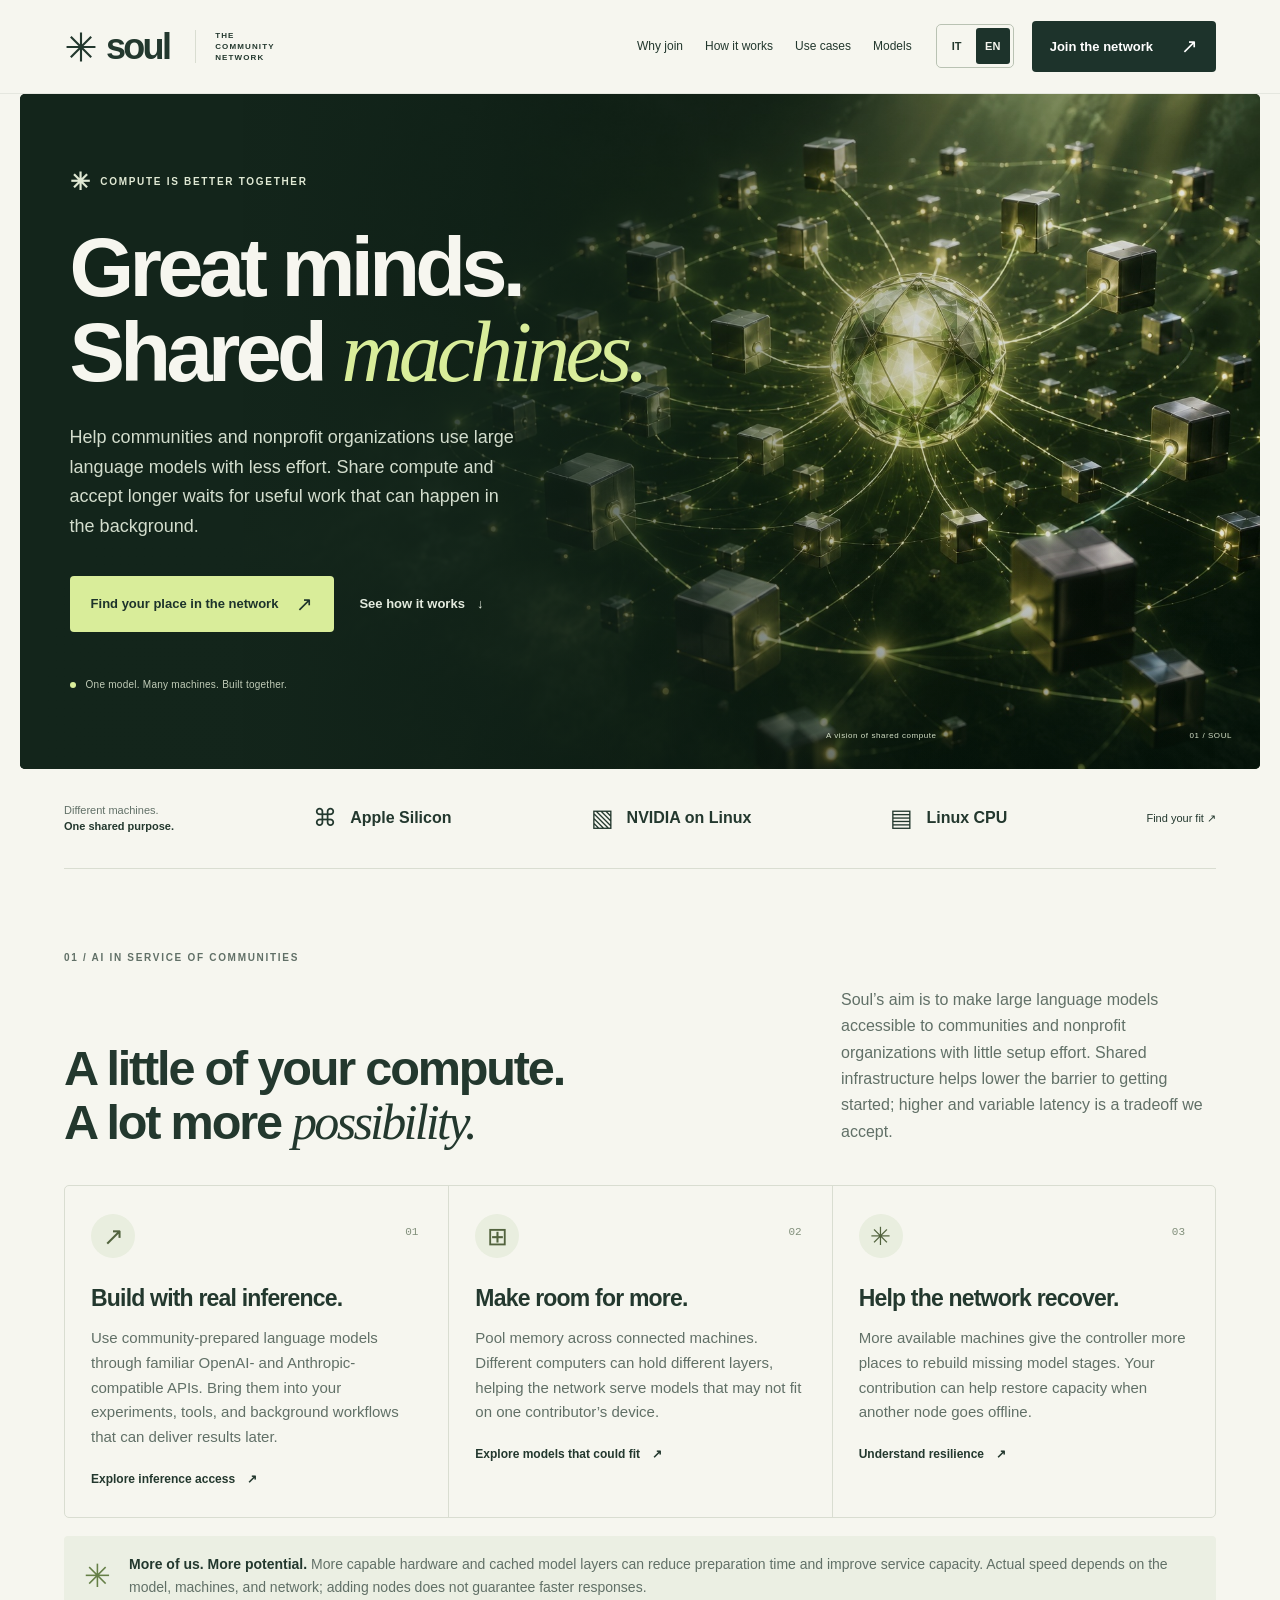
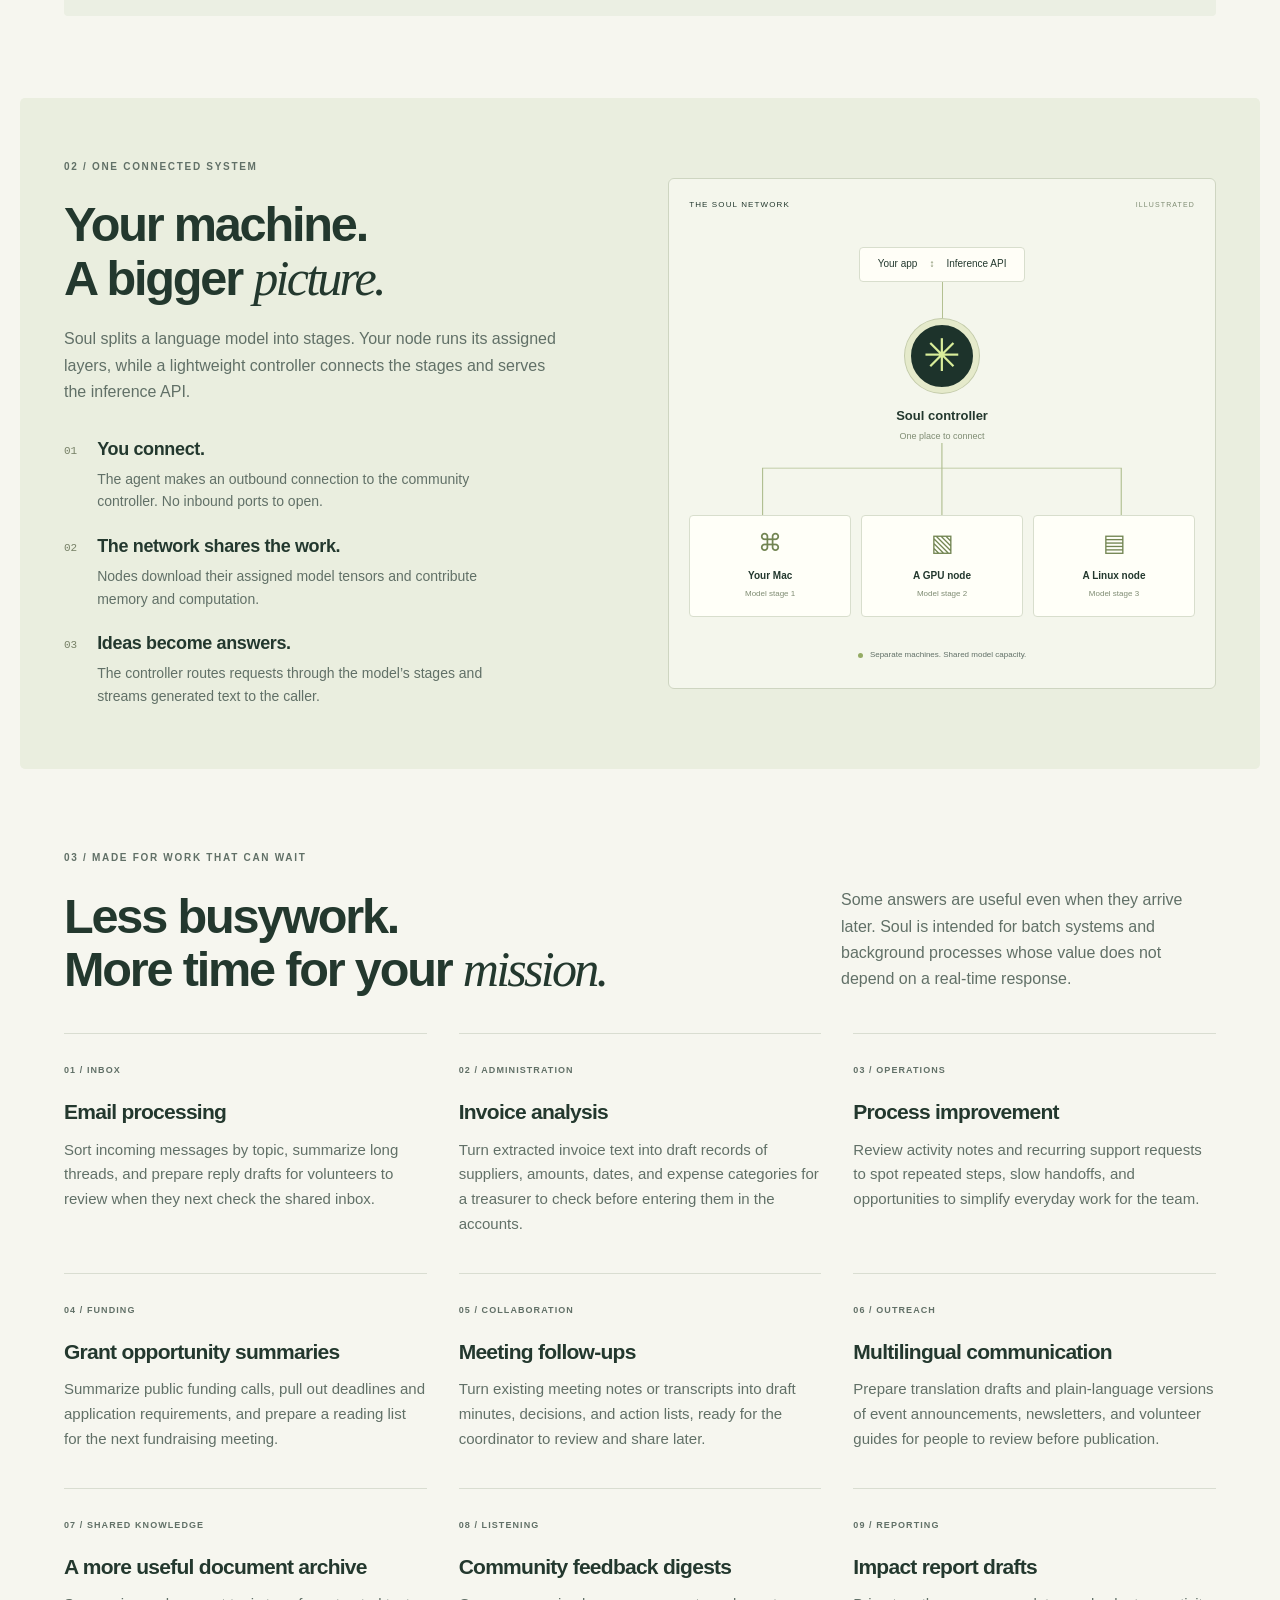
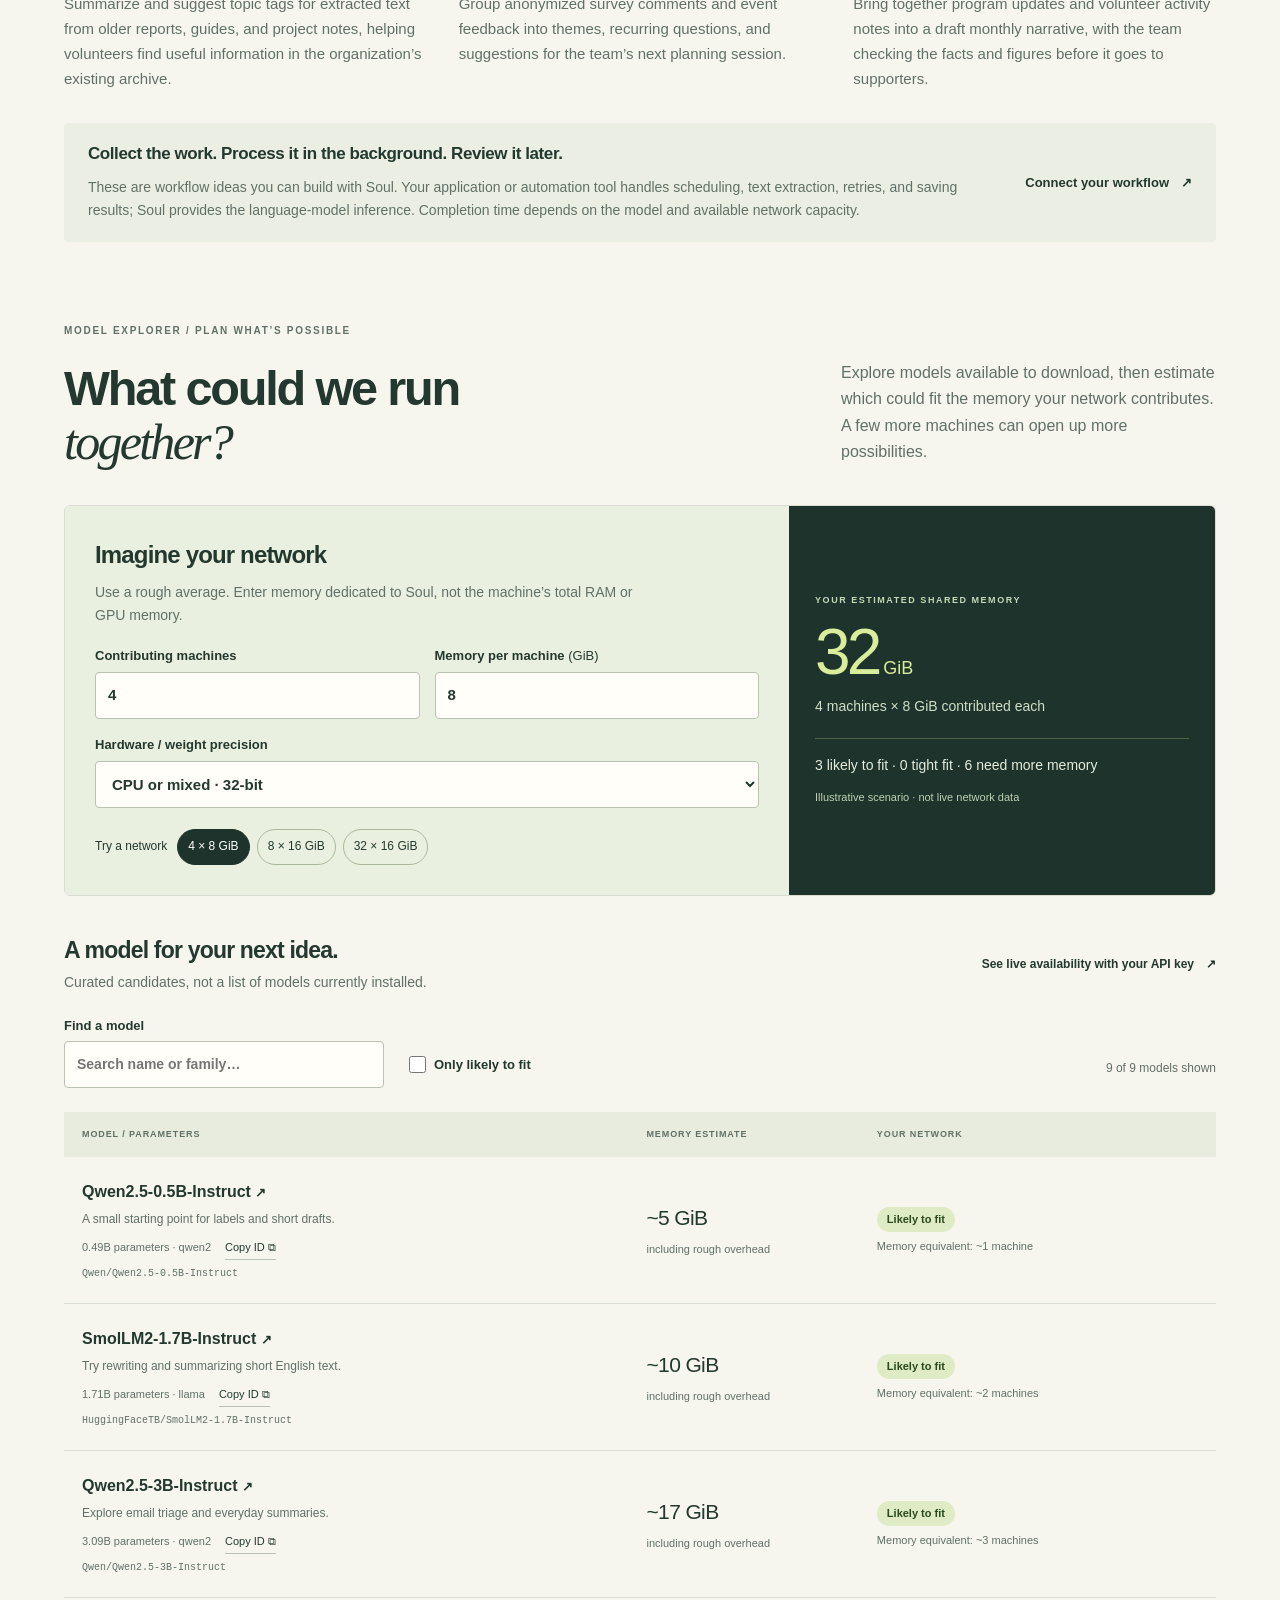
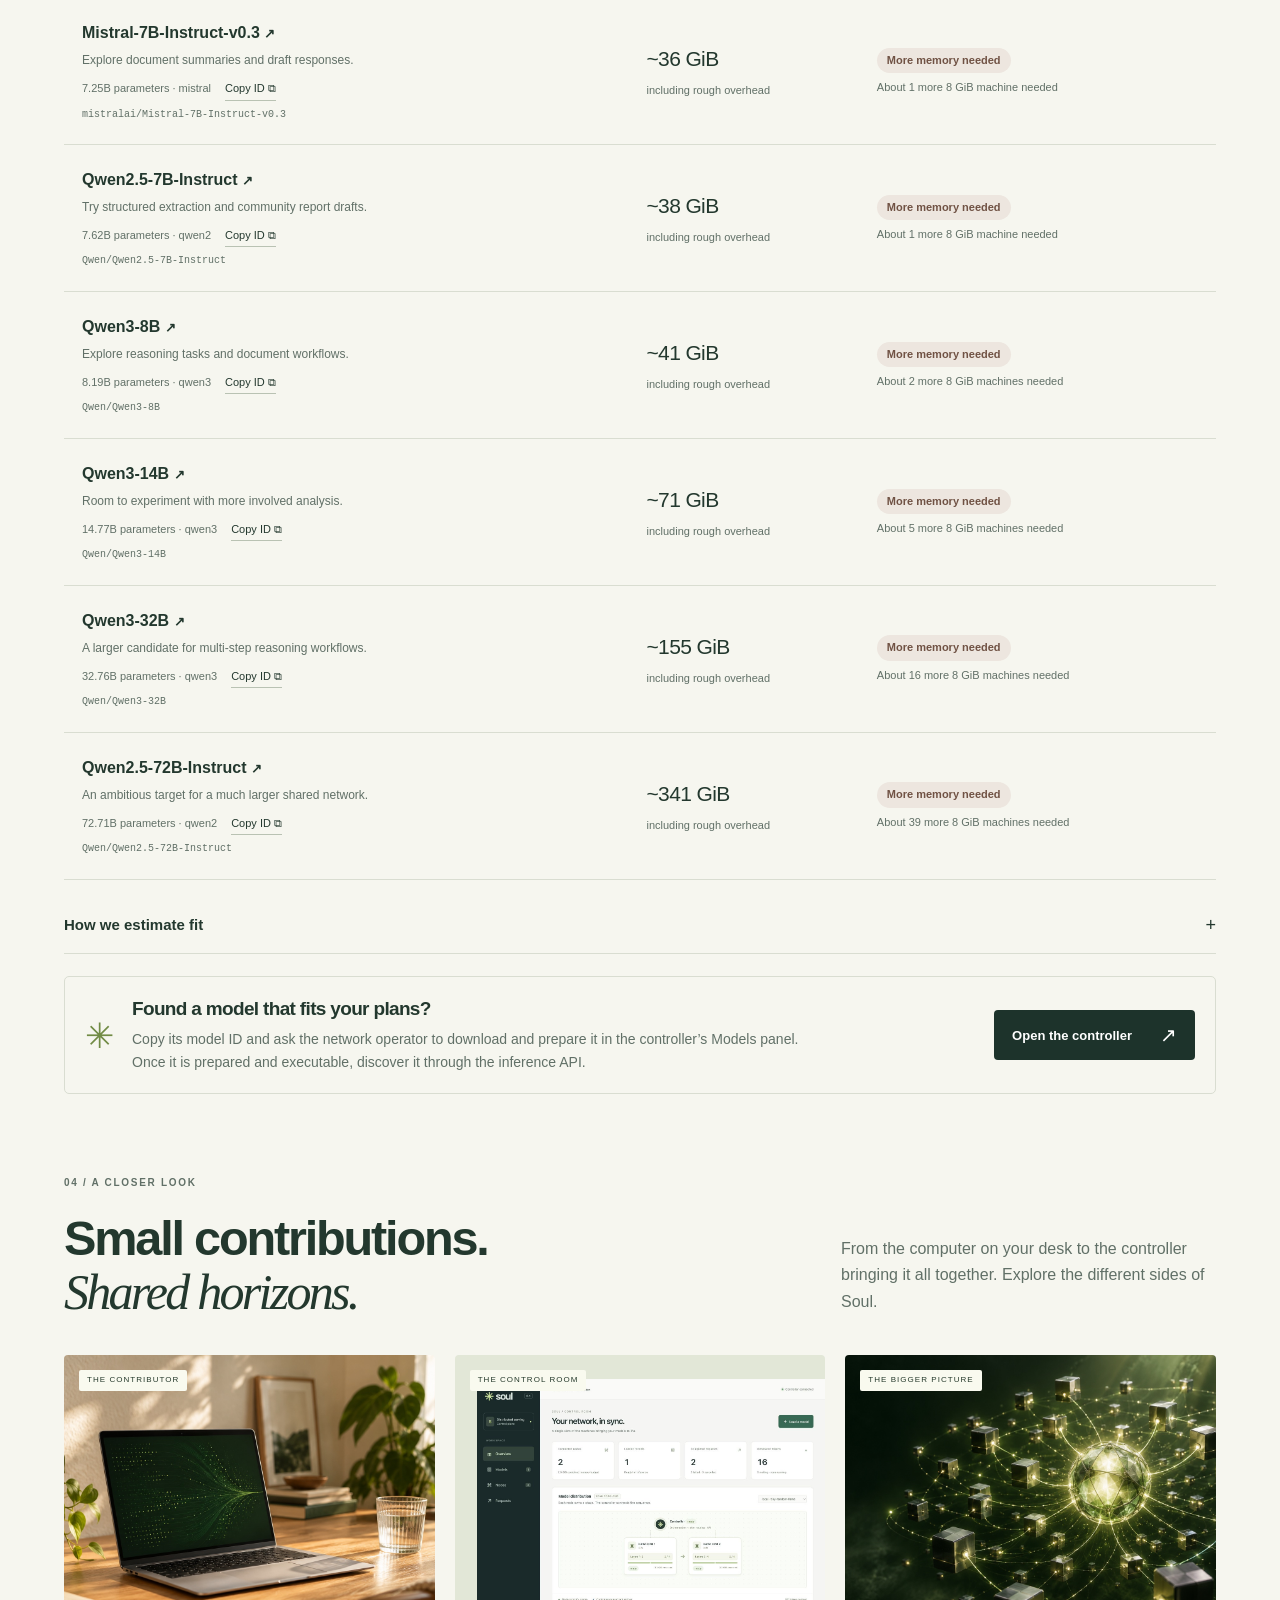
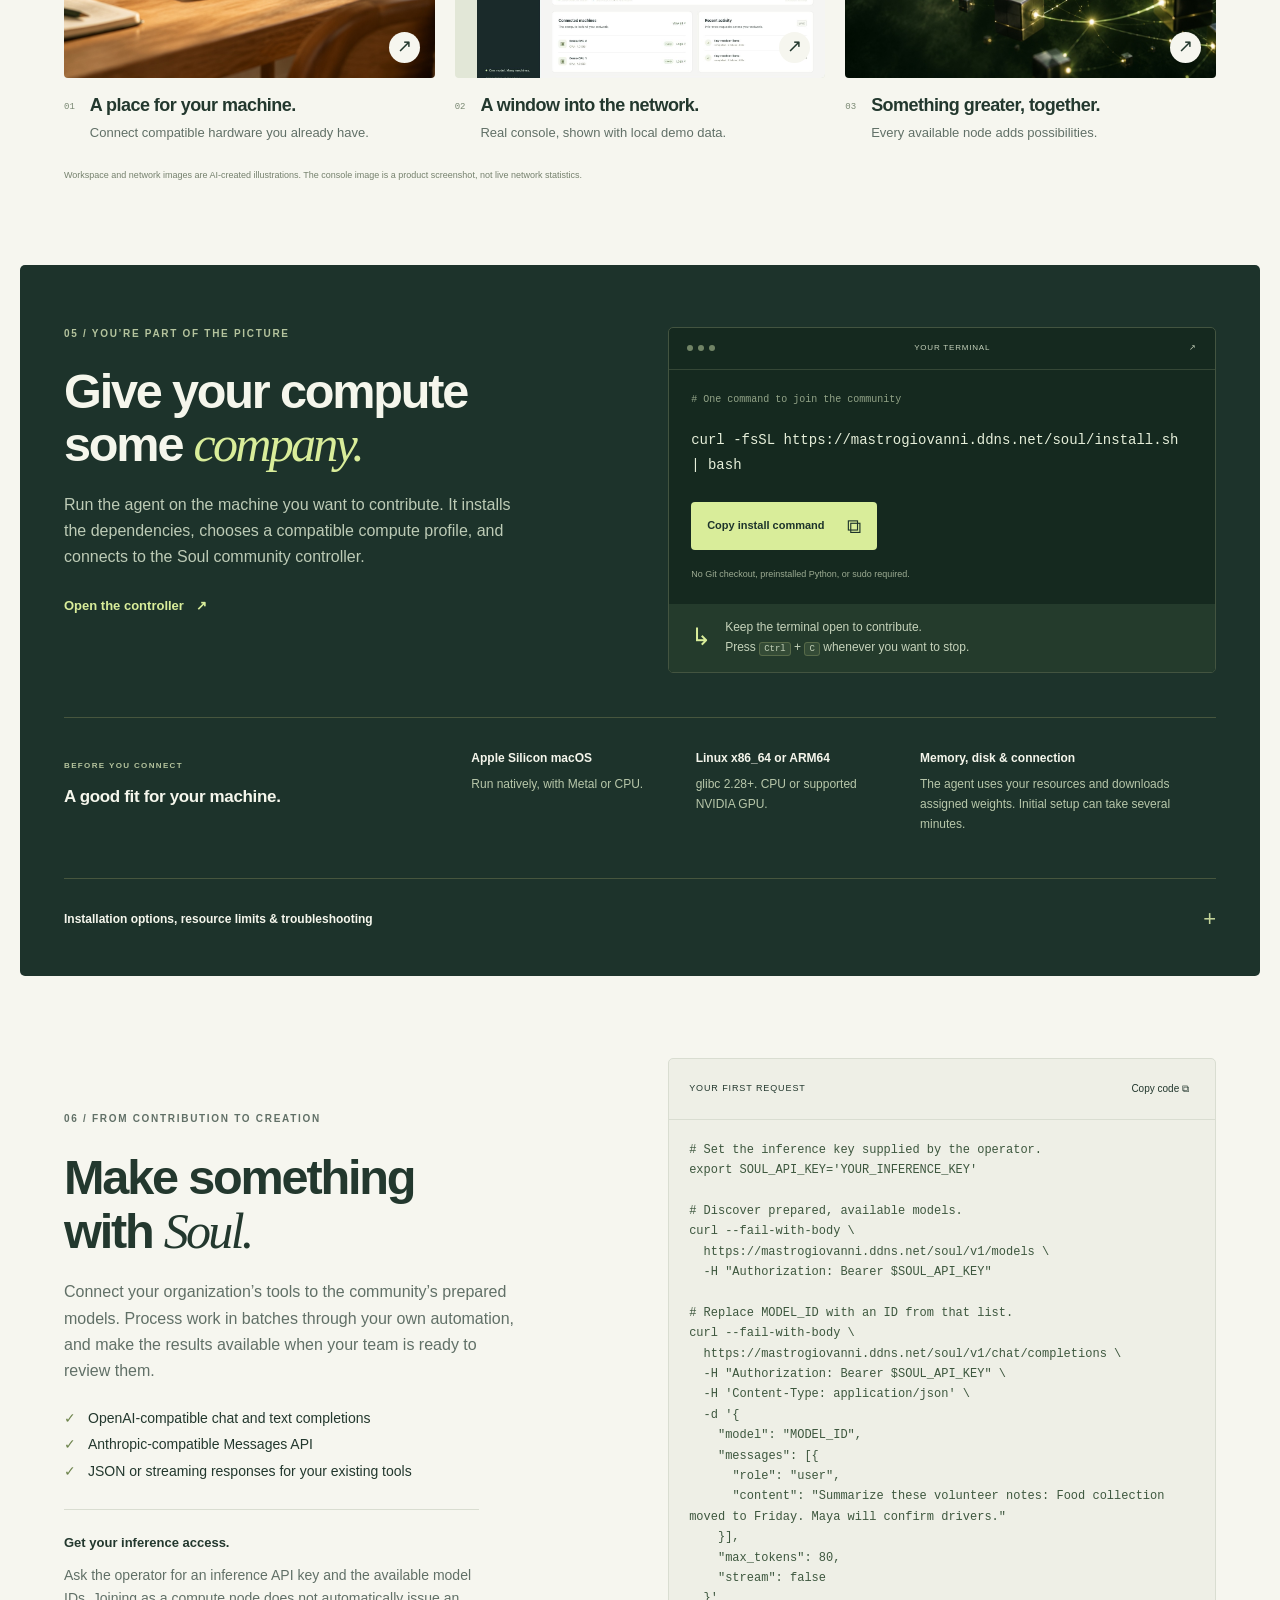
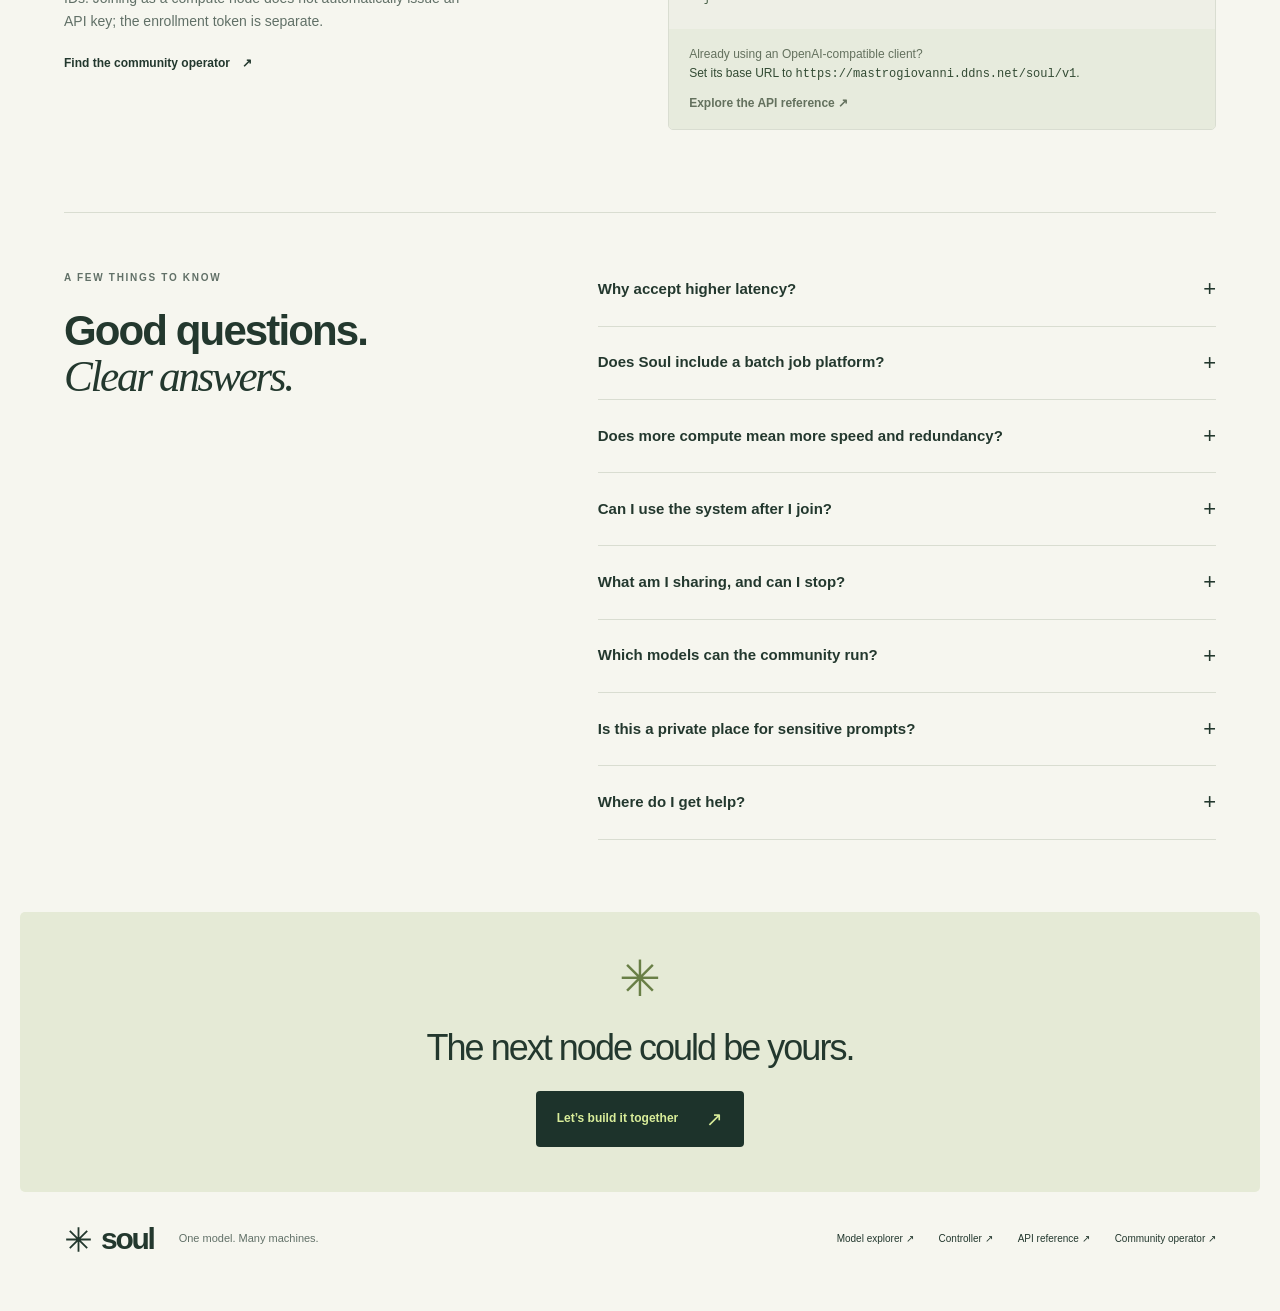
==== commit 7d5be716: "Refine website typography and spacing" ====
--- a/site/en/index.html
+++ b/site/en/index.html
@@ -33,9 +33,9 @@
     <meta property="og:locale:alternate" content="it_IT" />
     <meta name="twitter:card" content="summary_large_image" />
     <link rel="icon" href="../assets/favicon.svg" type="image/svg+xml" />
-    <link rel="stylesheet" href="../styles.css?v=20261008-languages" />
-    <script type="module" src="../app.js?v=20261008-languages"></script>
-    <script type="module" src="../model-explorer.js?v=20261008-languages"></script>
+    <link rel="stylesheet" href="../styles.css?v=20261008-spacing" />
+    <script type="module" src="../app.js?v=20261008-spacing"></script>
+    <script type="module" src="../model-explorer.js?v=20261008-spacing"></script>
     <title>Soul — Great minds. Shared machines.</title>
   </head>
   <body>
--- a/site/styles.css
+++ b/site/styles.css
@@ -20,7 +20,7 @@
   margin: 0;
   background: var(--paper);
   color: var(--ink);
-  font: 16px/1.65 var(--sans);
+  font: 17px/1.62 var(--sans);
   -webkit-font-smoothing: antialiased;
 }
 a {
@@ -116,9 +116,9 @@
   background: var(--forest);
   color: #fff;
   min-height: 52px;
-  padding: 13px 24px;
+  padding: 12px 21px;
   text-decoration: none;
-  font-size: 13px;
+  font-size: 14px;
   font-weight: 600;
   border-radius: 4px;
   transition:
@@ -141,14 +141,14 @@
   background: #e7f4bf;
 }
 .button-small {
-  font-size: 12px;
+  font-size: 13px;
   min-height: 44px;
-  padding: 10px 20px;
+  padding: 9px 18px;
   gap: 28px;
 }
 .text-link {
   text-decoration: none;
-  font-size: 13px;
+  font-size: 14px;
   font-weight: 600;
   display: inline-flex;
   align-items: center;
@@ -260,7 +260,7 @@
 .hero-content {
   position: relative;
   z-index: 1;
-  padding: 70px 4%;
+  padding: 58px 4%;
   width: 100%;
 }
 .hero .eyebrow {
@@ -284,9 +284,9 @@
   color: var(--lime);
 }
 .hero-description {
-  font-size: 16px;
-  line-height: 1.75;
-  max-width: 425px;
+  font-size: 18px;
+  line-height: 1.65;
+  max-width: 455px;
   color: #d3ddcd;
 }
 .hero-actions {
@@ -297,11 +297,11 @@
 }
 .hero-actions .text-link {
   color: #e4ebdf;
-  font-size: 12px;
+  font-size: 13px;
 }
 .hero-actions .button {
   gap: 18px;
-  font-size: 12px;
+  font-size: 13px;
 }
 .hero-note {
   display: flex;
@@ -373,10 +373,10 @@
   text-decoration: underline;
 }
 .section {
-  padding: 100px 5%;
+  padding: 82px 5%;
 }
 .section-heading {
-  margin-bottom: 45px;
+  margin-bottom: 36px;
 }
 .section-heading .eyebrow {
   margin-bottom: 22px;
@@ -388,9 +388,9 @@
   gap: 50px;
 }
 .heading-row > p {
-  max-width: 330px;
-  font-size: 14px;
-  line-height: 1.8;
+  max-width: 375px;
+  font-size: 16px;
+  line-height: 1.65;
   padding-bottom: 4px;
 }
 .benefit-grid {
@@ -401,7 +401,7 @@
   overflow: hidden;
 }
 .benefit {
-  padding: 34px 30px 32px;
+  padding: 28px 26px;
   position: relative;
 }
 .benefit + .benefit {
@@ -426,15 +426,15 @@
   color: #82907c;
 }
 .benefit h3 {
-  margin: 32px 0 15px;
+  margin: 26px 0 12px;
 }
 .benefit p {
-  font-size: 13px;
-  line-height: 1.85;
-  margin-bottom: 25px;
+  font-size: 15px;
+  line-height: 1.65;
+  margin-bottom: 20px;
 }
 .benefit a {
-  font-size: 11px;
+  font-size: 12px;
   font-weight: 600;
   text-decoration: none;
   display: flex;
@@ -448,8 +448,8 @@
   display: flex;
   align-items: center;
   gap: 18px;
-  margin-top: 22px;
-  padding: 20px 24px;
+  margin-top: 18px;
+  padding: 17px 20px;
   background: #ebefe3;
   border-radius: 4px;
 }
@@ -458,8 +458,8 @@
   font-size: 32px;
 }
 .growth-note p {
-  font-size: 12px;
-  line-height: 1.8;
+  font-size: 14px;
+  line-height: 1.65;
 }
 .growth-note strong {
   color: var(--ink);
@@ -467,7 +467,7 @@
 }
 .how-section {
   margin: 0 20px;
-  padding: 75px calc(5% - 20px);
+  padding: 62px calc(5% - 20px);
   display: grid;
   grid-template-columns: 1fr 1.07fr;
   gap: 8%;
@@ -479,9 +479,10 @@
   margin-bottom: 24px;
 }
 .how-copy > p:not(.eyebrow) {
-  font-size: 14px;
-  margin-top: 25px;
-  max-width: 460px;
+  font-size: 16px;
+  line-height: 1.65;
+  margin-top: 21px;
+  max-width: 500px;
 }
 .simple-steps {
   padding: 0;
@@ -491,26 +492,26 @@
 .simple-steps li {
   display: flex;
   gap: 20px;
-  margin-top: 26px;
+  margin-top: 22px;
 }
 .simple-steps li > span {
   font: 11px/27px monospace;
   color: #778167;
 }
 .simple-steps h3 {
-  font-size: 16px;
+  font-size: 18px;
   letter-spacing: -0.02em;
   margin-bottom: 7px;
 }
 .simple-steps p {
-  font-size: 12px;
-  max-width: 365px;
-  line-height: 1.75;
+  font-size: 14px;
+  max-width: 405px;
+  line-height: 1.6;
 }
 .network-diagram {
   border: 1px solid #ced5c1;
   border-radius: 6px;
-  padding: 24px;
+  padding: 20px;
   background-color: #f4f6ec;
   background-image: radial-gradient(#d1d9c4 0.65px, transparent 0.65px);
   background-size: 16px 16px;
@@ -626,7 +627,7 @@
 .gallery {
   display: grid;
   grid-template-columns: repeat(3, minmax(0, 1fr));
-  gap: 22px;
+  gap: 20px;
 }
 .gallery-open {
   display: block;
@@ -677,7 +678,7 @@
 .gallery figcaption {
   display: flex;
   gap: 15px;
-  padding: 22px 0 0;
+  padding: 16px 0 0;
 }
 .gallery figcaption > span {
   font: 9px/26px monospace;
@@ -688,8 +689,8 @@
   letter-spacing: -0.03em;
 }
 .gallery figcaption p {
-  font-size: 11px;
-  line-height: 1.7;
+  font-size: 13px;
+  line-height: 1.55;
   margin-top: 6px;
 }
 .gallery-footnote {
@@ -701,7 +702,7 @@
   background: var(--forest);
   color: #f5f6ec;
   margin: 0 20px;
-  padding: 75px calc(5% - 20px) 45px;
+  padding: 62px calc(5% - 20px) 38px;
   border-radius: 5px;
   display: grid;
   grid-template-columns: 1fr 1.07fr;
@@ -718,13 +719,13 @@
 }
 .join-intro > p:not(.eyebrow) {
   color: #bdcbb6;
-  font-size: 14px;
-  line-height: 1.85;
-  max-width: 420px;
-  margin: 23px 0;
+  font-size: 16px;
+  line-height: 1.65;
+  max-width: 460px;
+  margin: 20px 0;
 }
 .join-intro .text-link {
-  font-size: 12px;
+  font-size: 13px;
   color: var(--lime);
 }
 .join-panel {
@@ -756,7 +757,7 @@
   background: #718466;
 }
 .terminal-body {
-  padding: 27px;
+  padding: 22px;
 }
 .terminal-comment {
   color: #93a488;
@@ -784,15 +785,15 @@
   gap: 14px;
   align-items: center;
   background: #243b2c;
-  padding: 16px 27px;
+  padding: 14px 22px;
 }
 .join-reminder > span {
   font-size: 24px;
   color: var(--lime);
 }
 .join-reminder p {
-  font-size: 10px;
-  line-height: 1.9;
+  font-size: 12px;
+  line-height: 1.65;
   color: #c6d3bb;
 }
 kbd {
@@ -832,12 +833,12 @@
   gap: 7px;
 }
 .requirements strong {
-  font-size: 11px;
+  font-size: 12px;
   font-weight: 550;
 }
 .requirements li span {
-  font-size: 10px;
-  line-height: 1.85;
+  font-size: 12px;
+  line-height: 1.65;
   color: #b8c7aa;
 }
 .install-details {
@@ -861,10 +862,10 @@
   margin: 25px 0 10px;
 }
 .details-content p {
-  font-size: 12px;
+  font-size: 14px;
   color: #bdcbb6;
-  margin: 12px 0;
-  line-height: 1.85;
+  margin: 10px 0;
+  line-height: 1.65;
 }
 .details-content a {
   color: var(--lime);
@@ -898,7 +899,7 @@
   gap: 32px;
 }
 .use-case {
-  padding: 25px 0 5px;
+  padding: 20px 0 4px;
   border-top: 1px solid var(--line);
 }
 .case-number {
@@ -912,15 +913,15 @@
   font-size: 21px;
 }
 .use-case p {
-  font-size: 13px;
-  line-height: 1.85;
+  font-size: 15px;
+  line-height: 1.65;
 }
 .workflow-note {
   display: flex;
   align-items: center;
-  gap: 35px;
-  margin-top: 35px;
-  padding: 26px 30px;
+  gap: 28px;
+  margin-top: 28px;
+  padding: 20px 24px;
   background: #ebefe3;
   border-radius: 4px;
 }
@@ -933,12 +934,12 @@
 }
 .workflow-note p {
   margin-top: 10px;
-  font-size: 12px;
-  line-height: 1.85;
+  font-size: 14px;
+  line-height: 1.65;
 }
 .workflow-note a {
   flex: none;
-  font-size: 12px;
+  font-size: 13px;
 }
 .inference-section {
   display: grid;
@@ -950,17 +951,17 @@
   margin-bottom: 25px;
 }
 .section-description {
-  font-size: 14px;
-  line-height: 1.9;
-  max-width: 410px;
-  margin-top: 25px;
+  font-size: 16px;
+  line-height: 1.65;
+  max-width: 455px;
+  margin-top: 21px;
 }
 .check-list {
   padding: 0;
   list-style: none;
-  margin: 23px 0 31px;
-  font-size: 12px;
-  line-height: 2.2;
+  margin: 20px 0 25px;
+  font-size: 14px;
+  line-height: 1.9;
 }
 .check-list li::before {
   content: "✓";
@@ -969,20 +970,20 @@
 }
 .access-note {
   border-top: 1px solid var(--line);
-  padding-top: 23px;
+  padding-top: 18px;
   max-width: 415px;
 }
 .access-note strong {
+  font-size: 13px;
+  font-weight: 600;
+}
+.access-note p {
+  font-size: 14px;
+  line-height: 1.65;
+  margin: 8px 0 15px;
+}
+.access-note a {
   font-size: 12px;
-  font-weight: 600;
-}
-.access-note p {
-  font-size: 12px;
-  line-height: 1.85;
-  margin: 8px 0 15px;
-}
-.access-note a {
-  font-size: 11px;
 }
 .api-panel {
   min-width: 0;
@@ -1008,16 +1009,16 @@
   min-height: 30px;
 }
 .api-panel pre {
-  padding: 25px;
-  font-size: 11px;
-  line-height: 1.9;
+  padding: 20px;
+  font-size: 12px;
+  line-height: 1.7;
   color: #3d573e;
 }
 .api-footer {
-  font-size: 10px;
+  font-size: 12px;
   color: #64715e;
-  line-height: 1.8;
-  padding: 19px 24px;
+  line-height: 1.6;
+  padding: 16px 20px;
   background: #e7ebdd;
   overflow-wrap: anywhere;
 }
@@ -1037,7 +1038,7 @@
 .faq-section {
   border-top: 1px solid var(--line);
   margin: 0 5%;
-  padding: 70px 0 90px;
+  padding: 58px 0 72px;
   display: grid;
   grid-template-columns: 1fr 1.4fr;
   gap: 8%;
@@ -1050,7 +1051,7 @@
 }
 .faq-list details {
   border-bottom: 1px solid var(--line);
-  padding: 22px 0;
+  padding: 18px 0;
 }
 .faq-list details:first-child {
   padding-top: 0;
@@ -1060,7 +1061,7 @@
   align-items: center;
   justify-content: space-between;
   gap: 16px;
-  font-size: 13px;
+  font-size: 15px;
   font-weight: 550;
   cursor: pointer;
   list-style: none;
@@ -1078,9 +1079,9 @@
   transform: rotate(45deg);
 }
 .faq-list details p {
-  font-size: 12px;
-  line-height: 1.9;
-  padding-top: 14px;
+  font-size: 14px;
+  line-height: 1.65;
+  padding-top: 12px;
   max-width: 600px;
 }
 .closing {
@@ -1088,7 +1089,7 @@
   border-radius: 5px;
   background: #e5ead6;
   text-align: center;
-  padding: 52px 25px 55px;
+  padding: 42px 25px 45px;
   display: flex;
   align-items: center;
   flex-direction: column;
@@ -1116,7 +1117,7 @@
   display: flex;
   align-items: center;
   gap: 25px;
-  padding: 40px 0;
+  padding: 32px 0;
 }
 footer .brand {
   font-size: 30px;
@@ -1285,8 +1286,8 @@
     top: 33px;
   }
   .section {
-    padding-top: 80px;
-    padding-bottom: 80px;
+    padding-top: 68px;
+    padding-bottom: 68px;
   }
   .how-section,
   .join-section,
@@ -1294,8 +1295,8 @@
     gap: 45px 5%;
   }
   .how-section {
-    padding-top: 60px;
-    padding-bottom: 60px;
+    padding-top: 52px;
+    padding-bottom: 52px;
   }
   .diagram-nodes {
     gap: 6px;
@@ -1375,7 +1376,7 @@
     );
   }
   .hero-content {
-    padding: 42px 24px 90px;
+    padding: 38px 24px 78px;
   }
   .hero .eyebrow {
     font-size: 8px;
@@ -1390,7 +1391,8 @@
   }
   .hero-description {
     max-width: 390px;
-    font-size: 14px;
+    font-size: 16px;
+    line-height: 1.6;
   }
   .hero-actions {
     flex-direction: column;
@@ -1443,7 +1445,7 @@
     justify-self: end;
   }
   .section {
-    padding: 62px 24px;
+    padding: 52px 24px;
   }
   h2 {
     font-size: 39px;
@@ -1458,7 +1460,8 @@
     display: block;
   }
   .heading-row > p {
-    font-size: 13px;
+    font-size: 15px;
+    line-height: 1.6;
     margin-top: 20px;
     max-width: 450px;
   }
@@ -1479,7 +1482,7 @@
     padding: 22px;
   }
   .benefit {
-    padding: 26px;
+    padding: 22px;
   }
   .benefit + .benefit {
     border-left: 0;
@@ -1490,7 +1493,7 @@
     font-size: 22px;
   }
   .benefit p {
-    font-size: 13px;
+    font-size: 15px;
     margin-bottom: 18px;
     max-width: 500px;
   }
@@ -1505,11 +1508,11 @@
   }
   .growth-note {
     gap: 13px;
-    padding: 17px;
+    padding: 15px;
     align-items: flex-start;
   }
   .growth-note p {
-    font-size: 11px;
+    font-size: 13px;
   }
   .growth-note .little-star {
     font-size: 27px;
@@ -1517,18 +1520,18 @@
   }
   .how-section {
     margin: 0 10px;
-    padding: 48px 24px;
+    padding: 42px 24px;
     grid-template-columns: 1fr;
     gap: 35px;
   }
   .how-copy > p:not(.eyebrow) {
-    font-size: 13px;
+    font-size: 15px;
   }
   .simple-steps {
     margin-top: 25px;
   }
   .simple-steps p {
-    font-size: 12px;
+    font-size: 14px;
     max-width: 450px;
   }
   .network-diagram {
@@ -1558,7 +1561,7 @@
     font-size: 20px;
   }
   .gallery figcaption p {
-    font-size: 12px;
+    font-size: 14px;
   }
   .gallery-footnote {
     font-size: 9px;
@@ -1566,15 +1569,15 @@
   }
   .join-section {
     margin: 0 10px;
-    padding: 48px 24px 28px;
+    padding: 42px 24px 26px;
     grid-template-columns: 1fr;
     gap: 30px;
   }
   .join-intro > p:not(.eyebrow) {
-    font-size: 13px;
+    font-size: 15px;
   }
   .terminal-body {
-    padding: 23px;
+    padding: 20px;
   }
   .terminal-body pre {
     font-size: 13px;
@@ -1591,7 +1594,7 @@
     font-size: 12px;
   }
   .requirements li span {
-    font-size: 11px;
+    font-size: 12px;
   }
   .requirements li {
     gap: 3px;
@@ -1604,7 +1607,7 @@
     gap: 32px;
   }
   .section-description {
-    font-size: 13px;
+    font-size: 15px;
   }
   .access-note {
     max-width: none;
@@ -1622,7 +1625,7 @@
   }
   .faq-section {
     margin: 0 24px;
-    padding: 55px 0 60px;
+    padding: 46px 0 52px;
     grid-template-columns: 1fr;
     gap: 32px;
   }
@@ -1630,14 +1633,14 @@
     font-size: 39px;
   }
   .faq-list summary {
-    font-size: 12px;
+    font-size: 14px;
   }
   .faq-list details p {
-    font-size: 12px;
+    font-size: 14px;
   }
   .closing {
     margin: 0 10px;
-    padding: 39px 20px;
+    padding: 34px 20px;
     gap: 23px;
   }
   .closing p {
@@ -1728,45 +1731,45 @@
 }
 .network-estimate { padding: 30px; background: #eaf0df; }
 .network-estimate fieldset { border: 0; margin: 0; padding: 0; min-width: 0; }
-.network-estimate legend { font-size: 22px; font-weight: 550; letter-spacing: -0.035em; padding: 0; }
-#estimate-help { font-size: 12px; max-width: 510px; margin: 6px 0 23px; }
+.network-estimate legend { font-size: 24px; font-weight: 550; letter-spacing: -0.035em; padding: 0; }
+#estimate-help { font-size: 14px; max-width: 540px; margin: 6px 0 18px; }
 .network-inputs { display: grid; grid-template-columns: 1fr 1fr; gap: 15px; }
 .network-inputs label:last-child { grid-column: 1 / -1; }
-.network-inputs label, .model-filters > label { font-size: 12px; font-weight: 600; }
+.network-inputs label, .model-filters > label { font-size: 13px; font-weight: 600; }
 .network-inputs label > span { font-weight: 400; }
 .network-inputs input, .network-inputs select { display: block; margin-top: 6px; font-size: 15px; }
 .network-presets { display: flex; gap: 7px; align-items: center; flex-wrap: wrap; margin-top: 21px; }
-.network-presets > span { font-size: 11px; margin-right: 3px; }
+.network-presets > span { font-size: 12px; margin-right: 3px; }
 .network-presets button {
   background: transparent;
   border: 1px solid #aab79b;
   border-radius: 30px;
-  padding: 6px 11px;
+  padding: 6px 10px;
   min-height: 36px;
-  font-size: 11px;
+  font-size: 12px;
   color: var(--ink);
 }
 .network-presets button[aria-pressed="true"] { background: var(--forest); border-color: var(--forest); color: white; }
 .network-presets button:hover { box-shadow: 0 0 0 1px var(--forest); }
-.network-total { background: var(--forest); color: var(--paper); padding: 32px; display: flex; flex-direction: column; justify-content: center; }
+.network-total { background: var(--forest); color: var(--paper); padding: 26px; display: flex; flex-direction: column; justify-content: center; }
 .network-total .eyebrow { color: #c5d9b5; font-size: 9px; }
 .capacity-number { color: var(--lime); margin: 8px 0 4px; line-height: 1.2; }
 .capacity-number strong { font-size: clamp(40px, 5vw, 72px); font-weight: 500; letter-spacing: -0.06em; overflow-wrap: anywhere; }
 .capacity-number > span { font-size: 18px; }
-#capacity-description { font-size: 12px; color: #d1dec7; }
-#fit-summary { color: #e5eddf; font-size: 12px; margin-top: 24px; padding-top: 18px; border-top: 1px solid #536348; }
-.scenario-label { font-size: 10px; color: #bfd0b3; margin-top: 15px; }
-.estimate-error { font-size: 12px; margin-top: 15px; color: #8d301d; }
-.model-notice { margin: 20px 0; font-size: 13px; }
+#capacity-description { font-size: 14px; color: #d1dec7; }
+#fit-summary { color: #e5eddf; font-size: 14px; margin-top: 20px; padding-top: 15px; border-top: 1px solid #536348; }
+.scenario-label { font-size: 11px; color: #bfd0b3; margin-top: 13px; }
+.estimate-error { font-size: 13px; margin-top: 12px; color: #8d301d; }
+.model-notice { margin: 16px 0; font-size: 14px; }
 .model-catalog-heading { display: flex; align-items: center; justify-content: space-between; gap: 25px; margin: 40px 0 22px; }
-.model-catalog-heading p { font-size: 12px; margin-top: 6px; }
-.model-catalog-heading .text-link { font-size: 11px; }
+.model-catalog-heading p { font-size: 14px; margin-top: 5px; }
+.model-catalog-heading .text-link { font-size: 12px; }
 .model-filters { display: flex; align-items: flex-end; flex-wrap: wrap; gap: 18px 25px; margin-bottom: 24px; }
 .model-filters > label:first-child { width: min(100%, 320px); }
 .model-filters input[type="search"] { margin-top: 5px; font-size: 14px; }
 .model-filters .model-fit-toggle { display: flex; align-items: center; gap: 8px; min-height: 47px; }
 .model-fit-toggle input[type="checkbox"] { accent-color: var(--forest); width: 17px; height: 17px; min-height: 0; margin: 0; }
-#model-result-count { margin-left: auto; font-size: 11px; padding-bottom: 12px; }
+#model-result-count { margin-left: auto; font-size: 12px; padding-bottom: 10px; }
 .model-table { width: 100%; border-collapse: collapse; text-align: left; table-layout: fixed; }
 .model-table th { font-size: 9px; letter-spacing: 0.1em; font-weight: 600; color: var(--muted); padding: 15px 18px; background: #e8ecdf; }
 .model-table th:first-child { width: 49%; }
@@ -1776,33 +1779,33 @@
 .model-name { font-size: 16px; font-weight: 600; line-height: 1.4; text-decoration: none; overflow-wrap: anywhere; }
 .model-name:hover { text-decoration: underline; }
 .model-name span { font-size: 13px; }
-.model-identity > p { font-size: 11px; margin: 5px 0 7px; }
-.model-meta { display: flex; flex-wrap: wrap; gap: 4px 14px; align-items: center; font-size: 10px; color: var(--muted); }
-.model-copy { background: transparent; color: var(--ink); font-size: 10px; border-bottom: 1px solid #b9c2b3; padding: 2px 0; }
+.model-identity > p { font-size: 12px; margin: 5px 0 7px; }
+.model-meta { display: flex; flex-wrap: wrap; gap: 4px 14px; align-items: center; font-size: 11px; color: var(--muted); }
+.model-copy { background: transparent; color: var(--ink); font-size: 11px; border-bottom: 1px solid #b9c2b3; padding: 2px 0; }
 .model-copy:hover { border-color: var(--ink); }
-.model-id { display: block; font-size: 9px; margin-top: 6px; color: var(--muted); overflow-wrap: anywhere; }
+.model-id { display: block; font-size: 10px; margin-top: 6px; color: var(--muted); overflow-wrap: anywhere; }
 .model-memory { font-size: 21px; font-weight: 500; letter-spacing: -0.03em; white-space: nowrap; }
-.memory-note, .fit-detail { display: block; font-size: 10px; color: var(--muted); margin-top: 6px; }
+.memory-note, .fit-detail { display: block; font-size: 11px; color: var(--muted); margin-top: 6px; }
 .fit-status { display: inline-block; border-radius: 30px; padding: 5px 10px; font-size: 11px; line-height: 1.4; font-weight: 600; background: #e8ecdf; color: var(--ink); }
 .fit-status[data-fit="likely"] { color: #29491e; background: #deebc5; }
 .fit-status[data-fit="tight"] { color: #775018; background: #f5e6c4; }
 .fit-status[data-fit="more-memory"] { color: #705244; background: #ede6df; }
 .cell-label { display: none; }
 .model-empty-state { text-align: center; }
-.model-empty-state p { padding: 30px 0 12px; font-size: 13px; }
+.model-empty-state p { padding: 24px 0 10px; font-size: 14px; }
 .model-empty-state button { background: transparent; color: var(--ink); padding: 12px; }
-.model-method { margin-top: 22px; font-size: 12px; }
-.model-method summary { cursor: pointer; display: flex; justify-content: space-between; padding: 15px 0; border-bottom: 1px solid var(--line); font-weight: 600; list-style: none; }
+.model-method { margin-top: 18px; font-size: 14px; }
+.model-method summary { cursor: pointer; display: flex; justify-content: space-between; padding: 13px 0; border-bottom: 1px solid var(--line); font-weight: 600; list-style: none; }
 .model-method summary::-webkit-details-marker { display: none; }
 .model-method summary > span { font-size: 18px; }
 .model-method[open] summary > span { transform: rotate(45deg); }
 .model-method > div { max-width: 900px; padding-top: 5px; }
-.model-method p { margin-top: 15px; }
+.model-method p { margin-top: 12px; }
 .model-method strong { color: var(--ink); }
-.model-next-step { display: flex; align-items: center; gap: 22px; border: 1px solid var(--line); border-radius: 5px; padding: 25px; margin-top: 27px; }
+.model-next-step { display: flex; align-items: center; gap: 18px; border: 1px solid var(--line); border-radius: 5px; padding: 20px; margin-top: 22px; }
 .model-next-step > div { flex: 1; }
 .model-next-step h3 { font-size: 19px; }
-.model-next-step p { font-size: 12px; margin-top: 8px; max-width: 630px; }
+.model-next-step p { font-size: 14px; margin-top: 6px; max-width: 670px; }
 .model-next-step > .little-star { font-size: 35px; color: #718b45; }
 .model-next-step > a { flex: none; }
 @media (max-width: 1000px) {
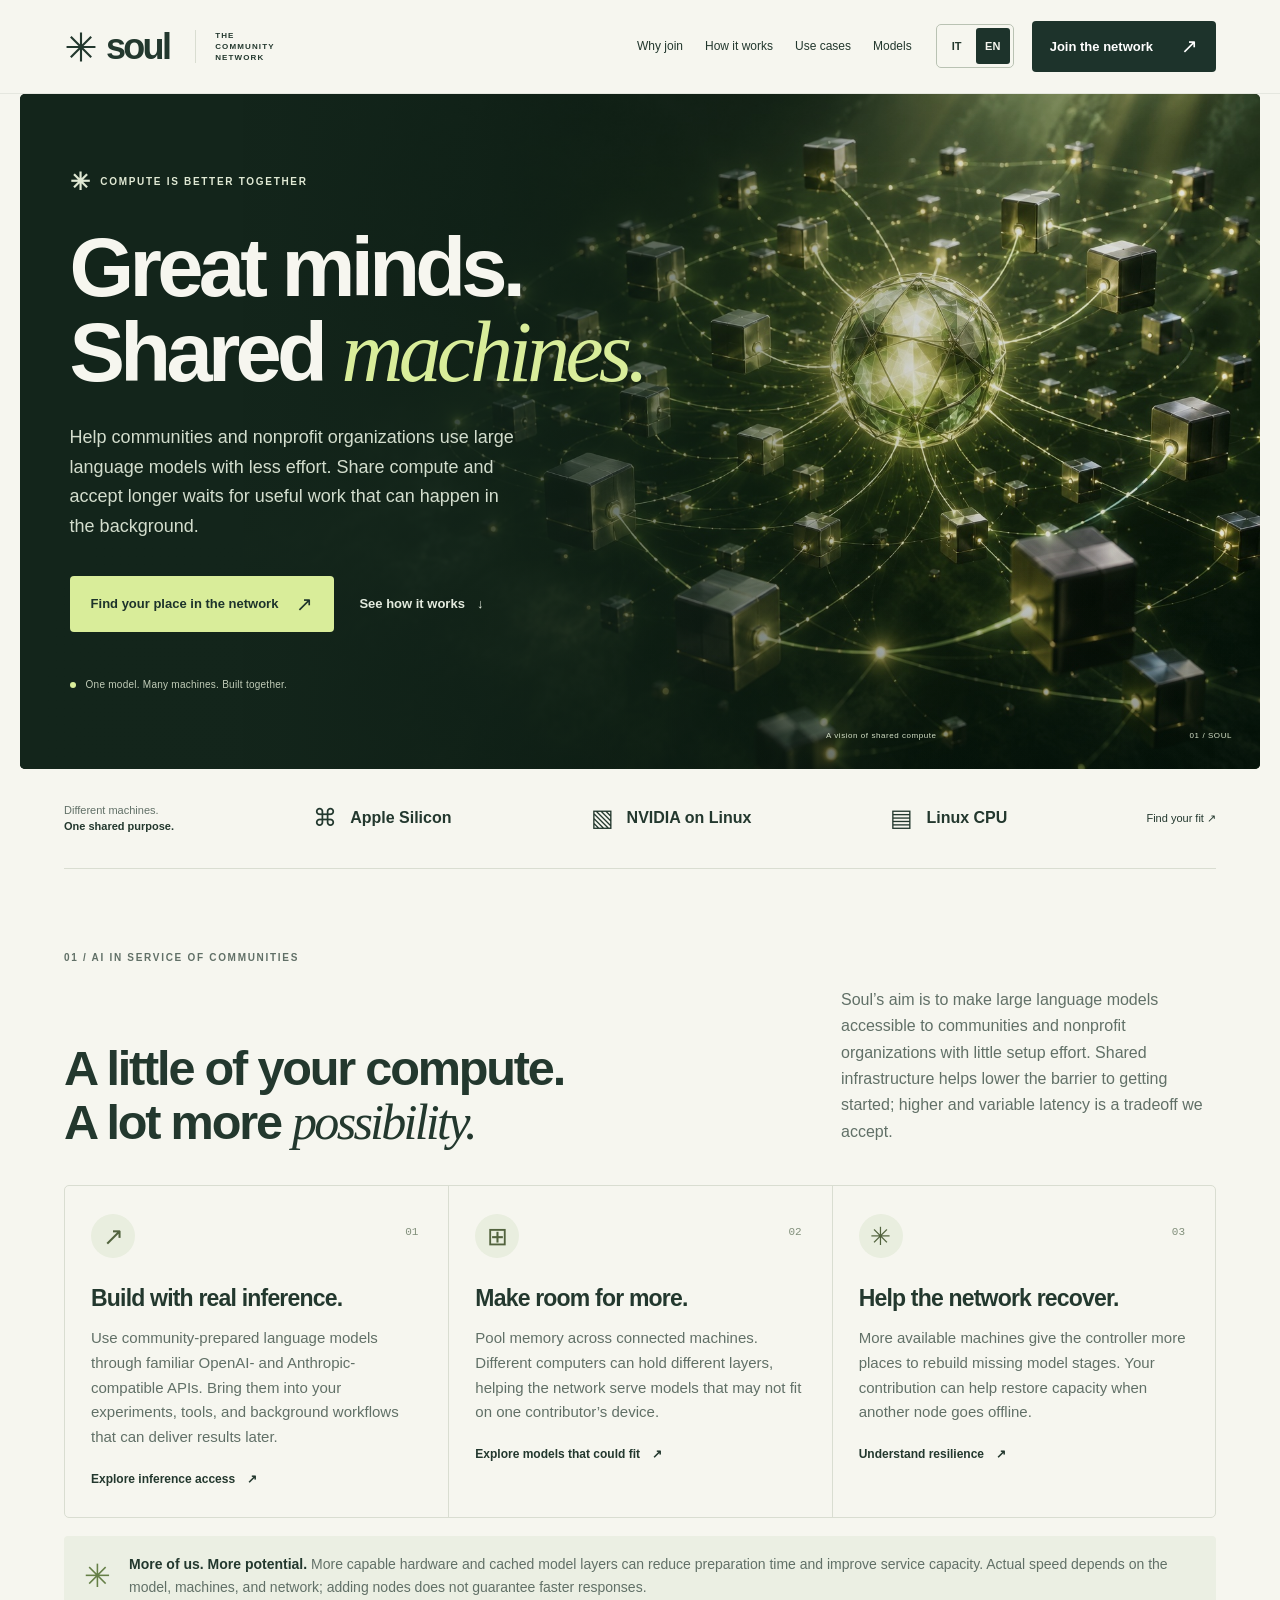
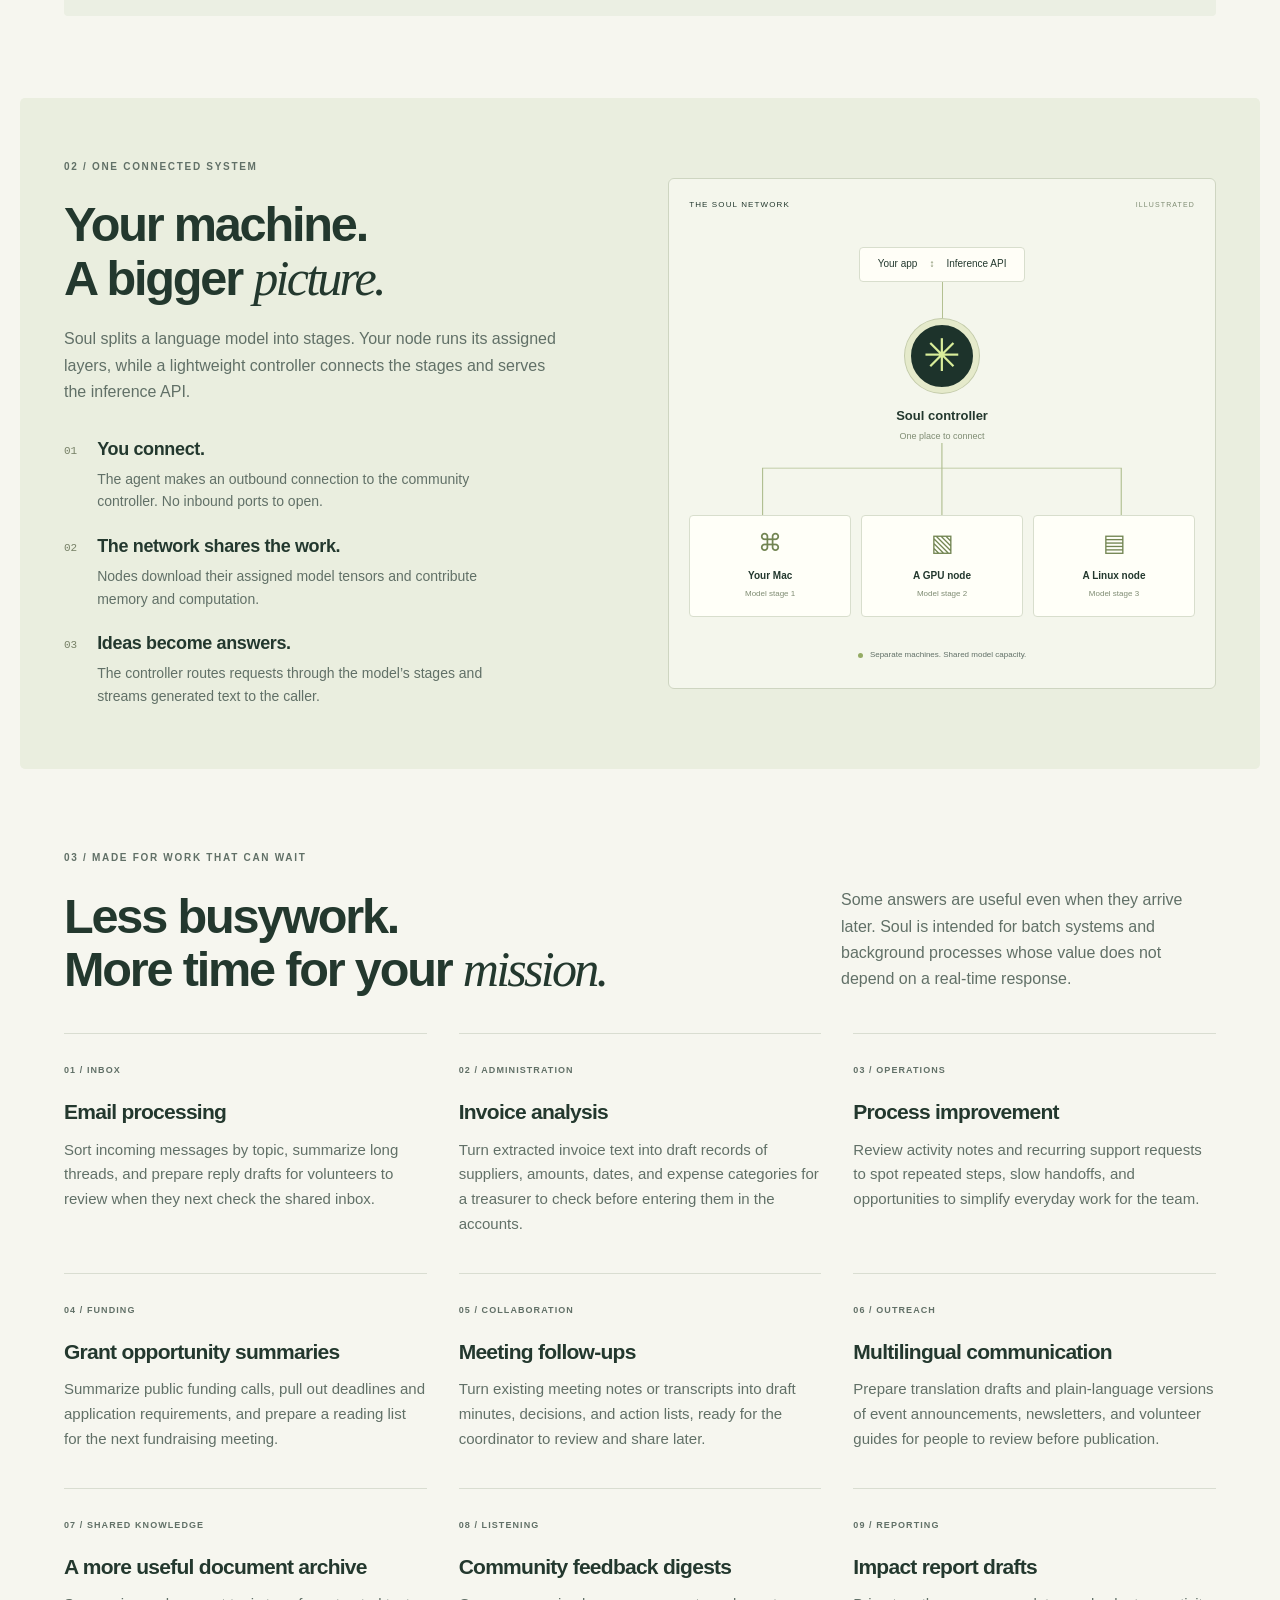
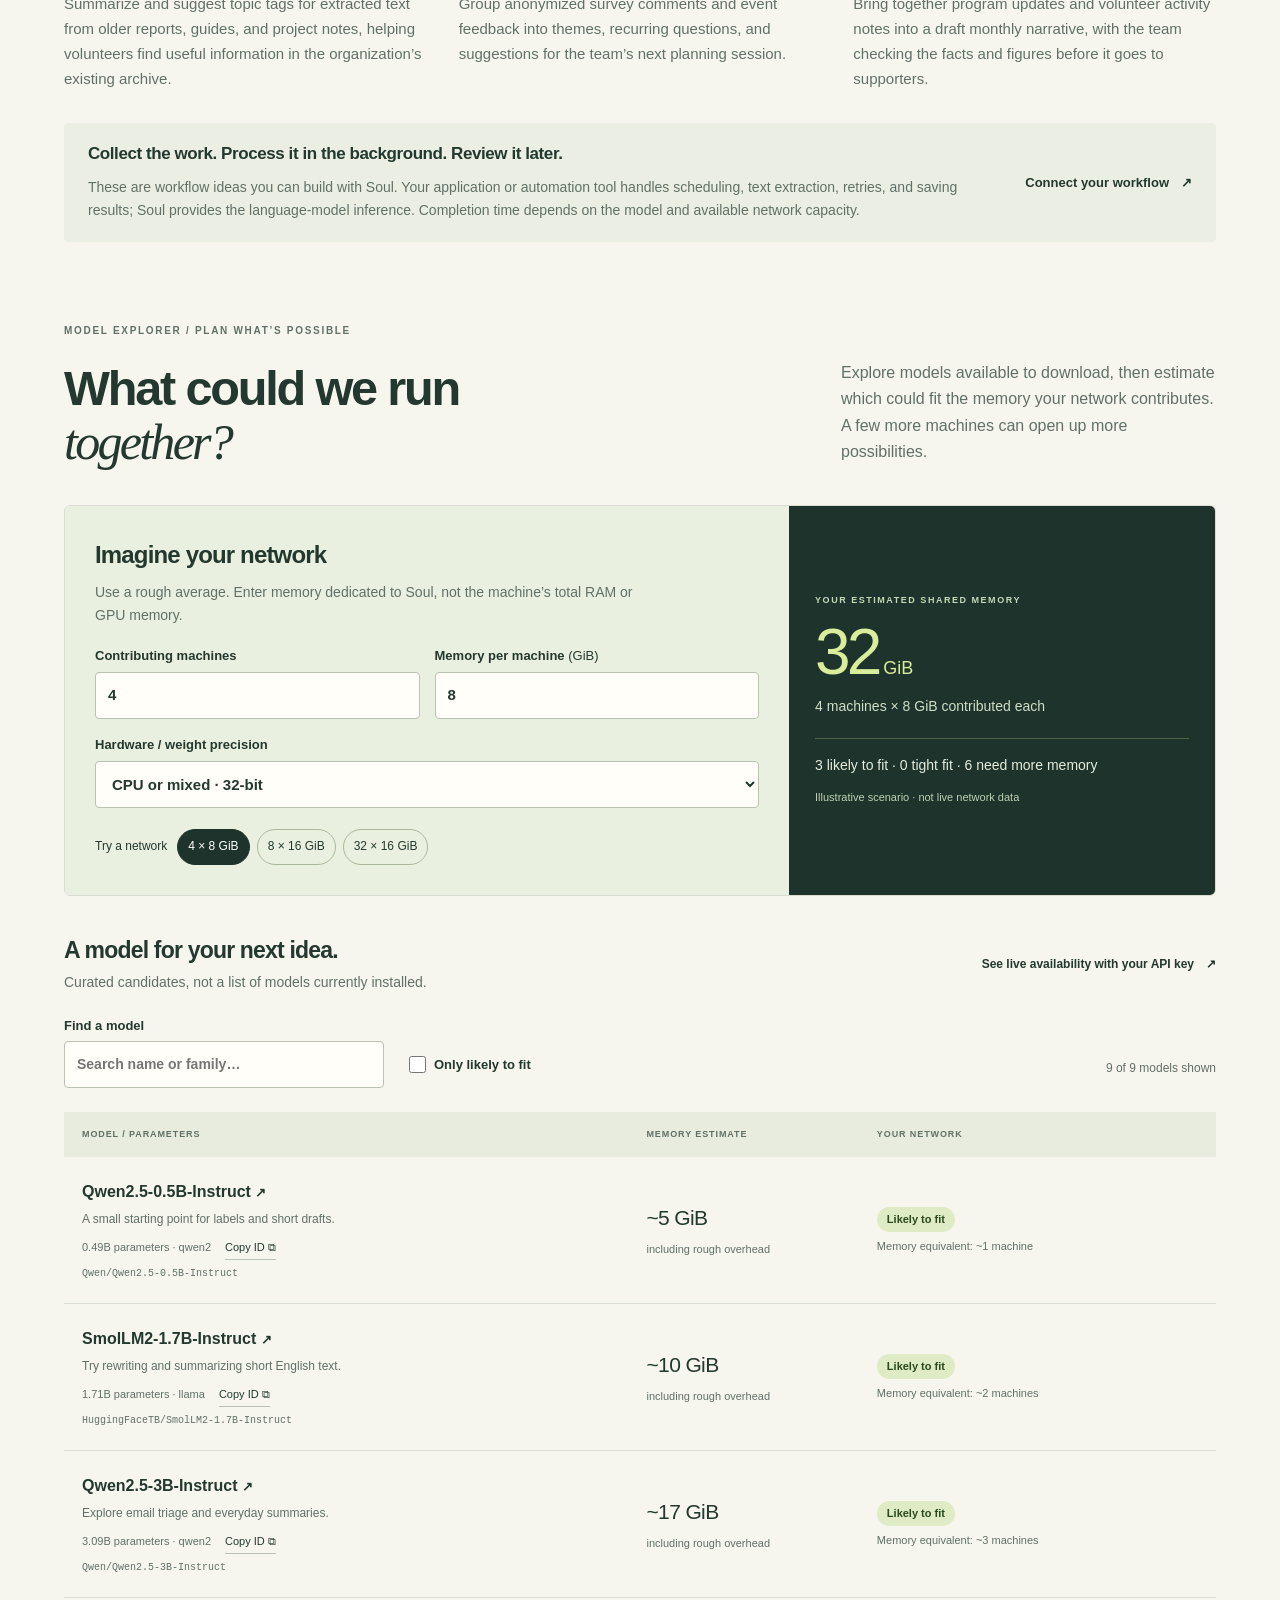
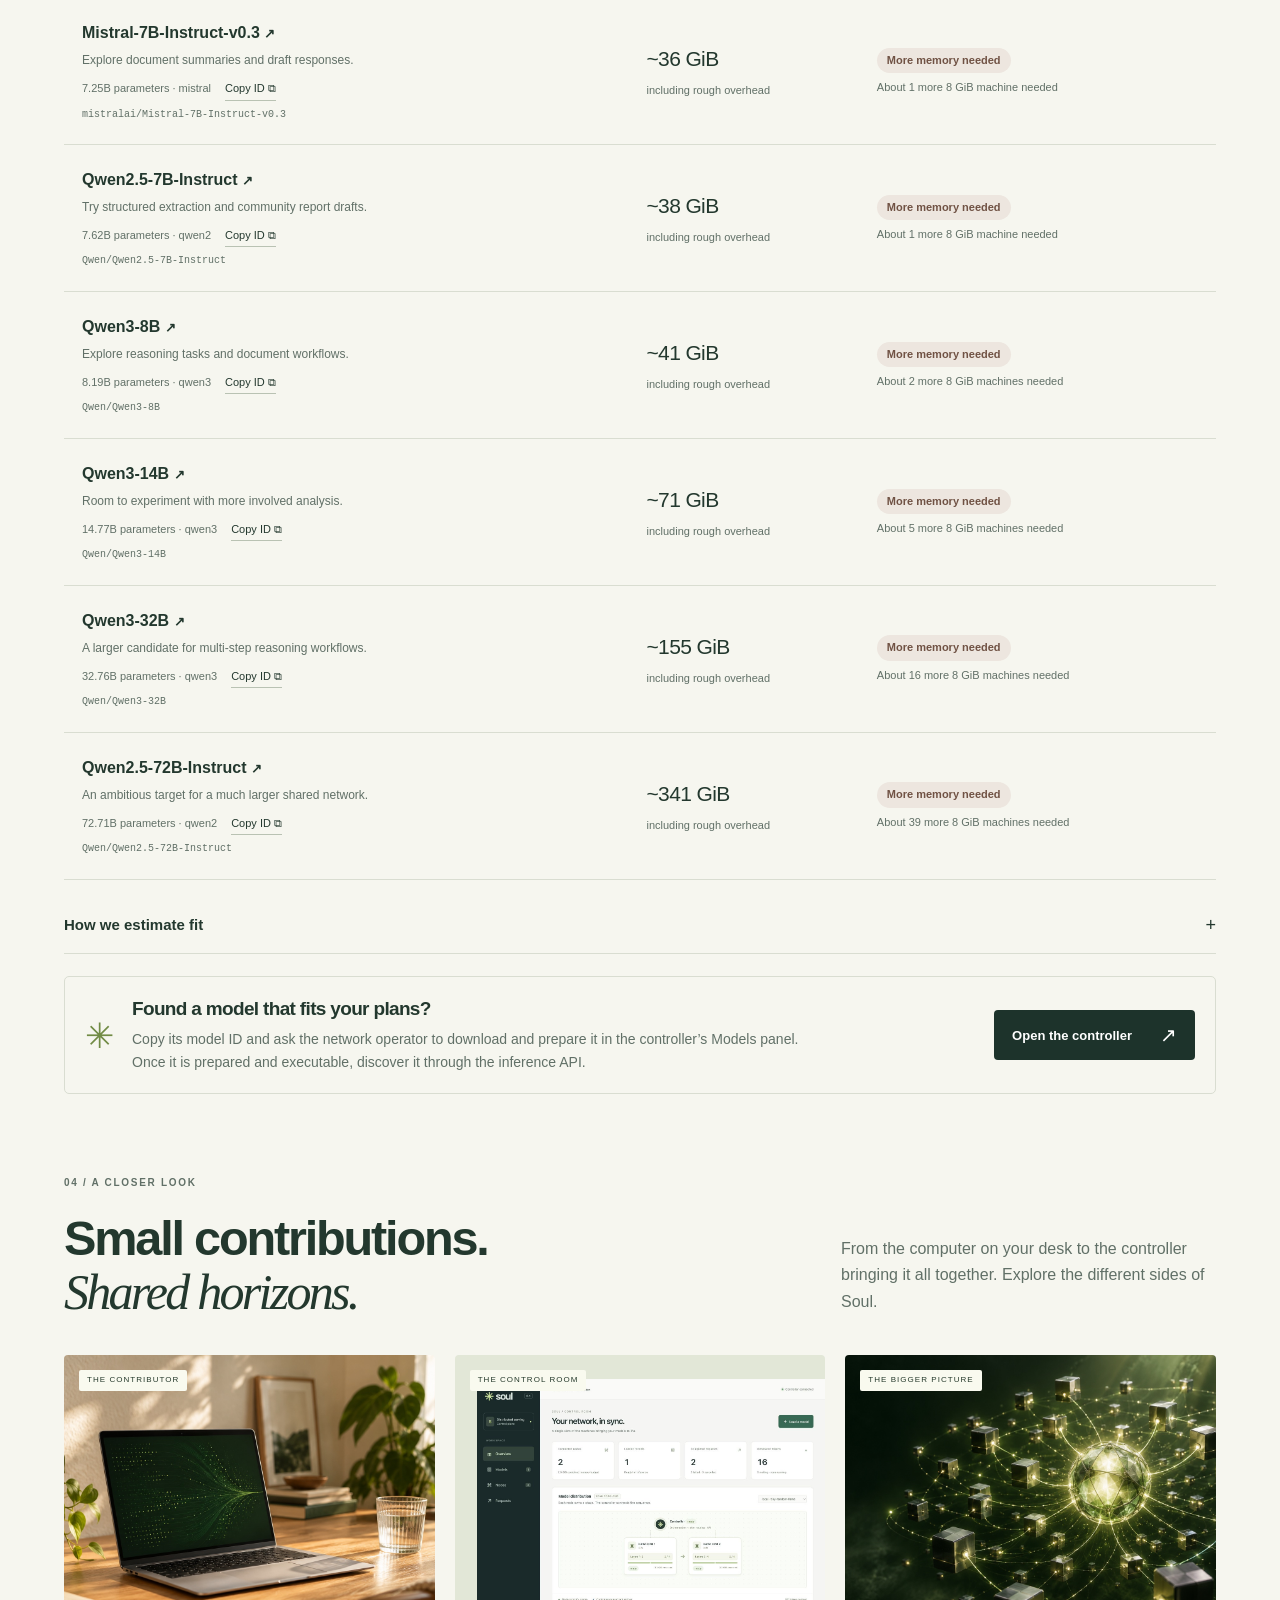
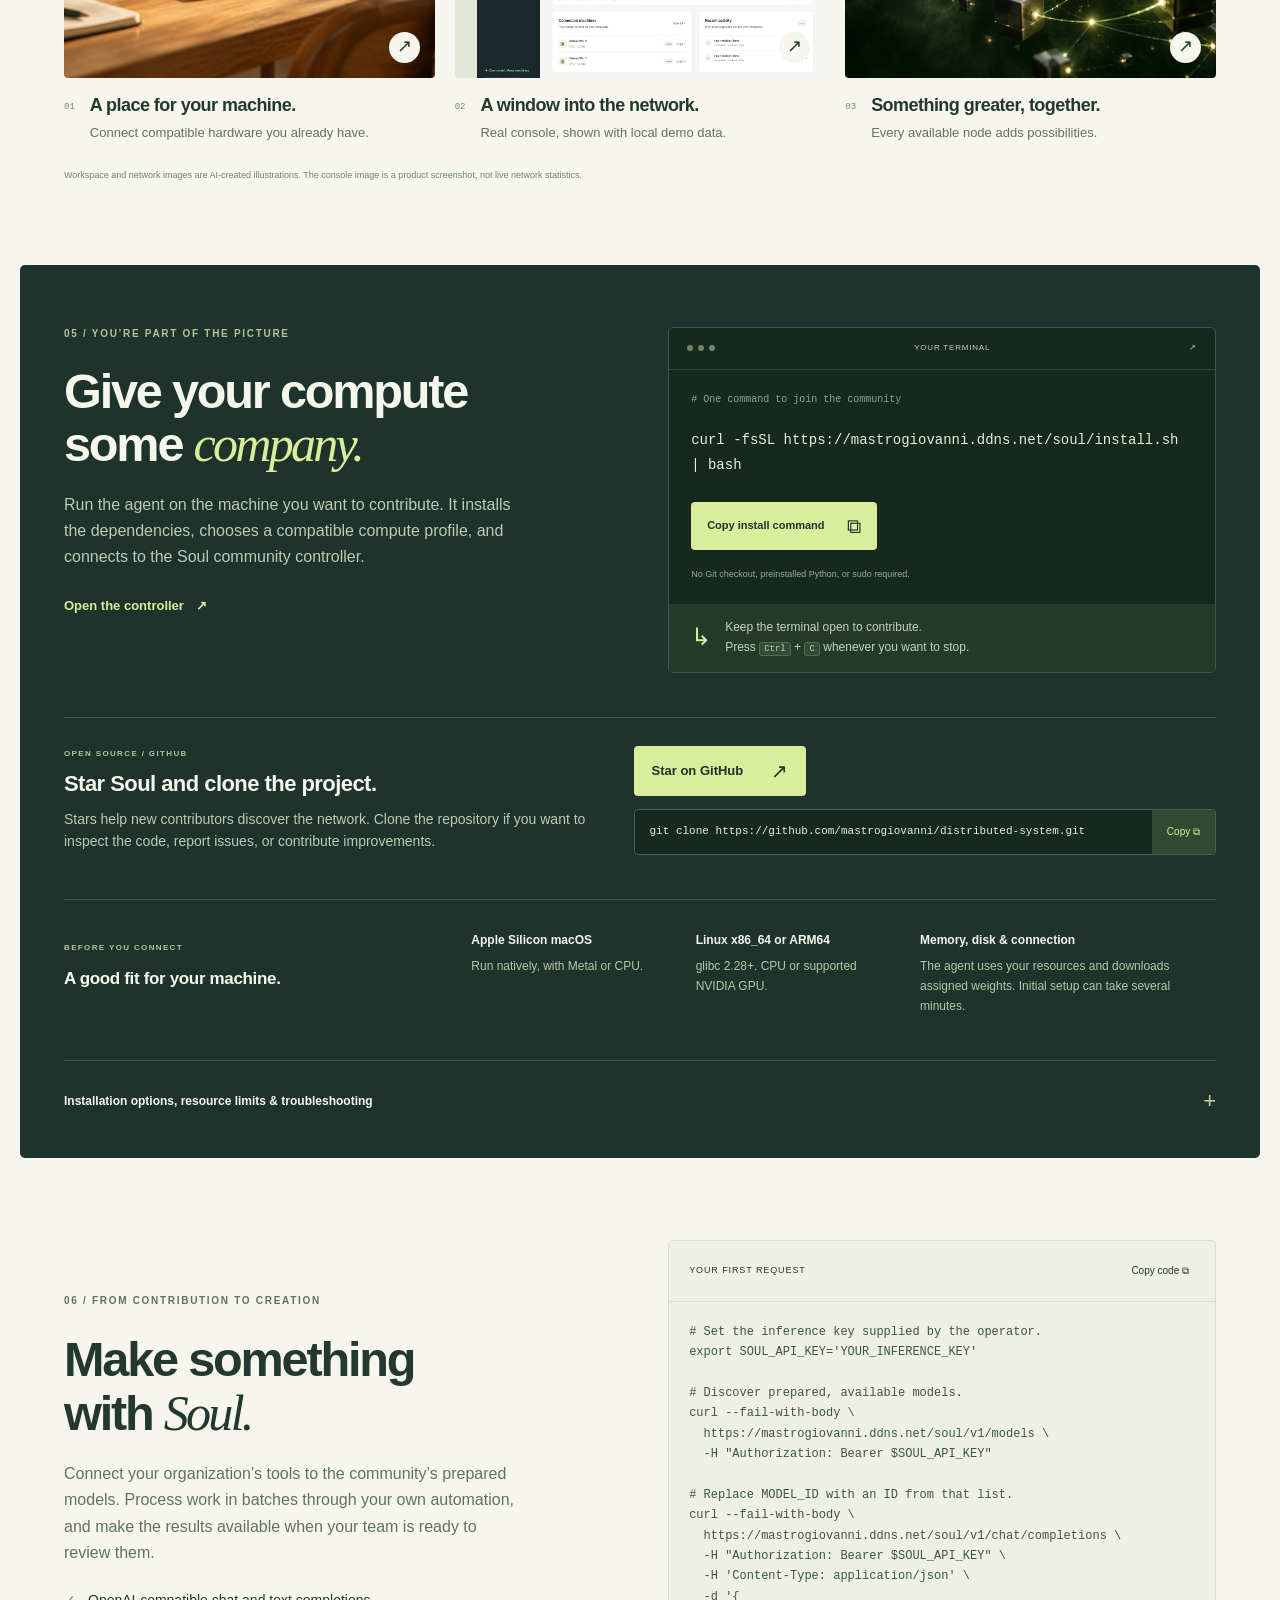
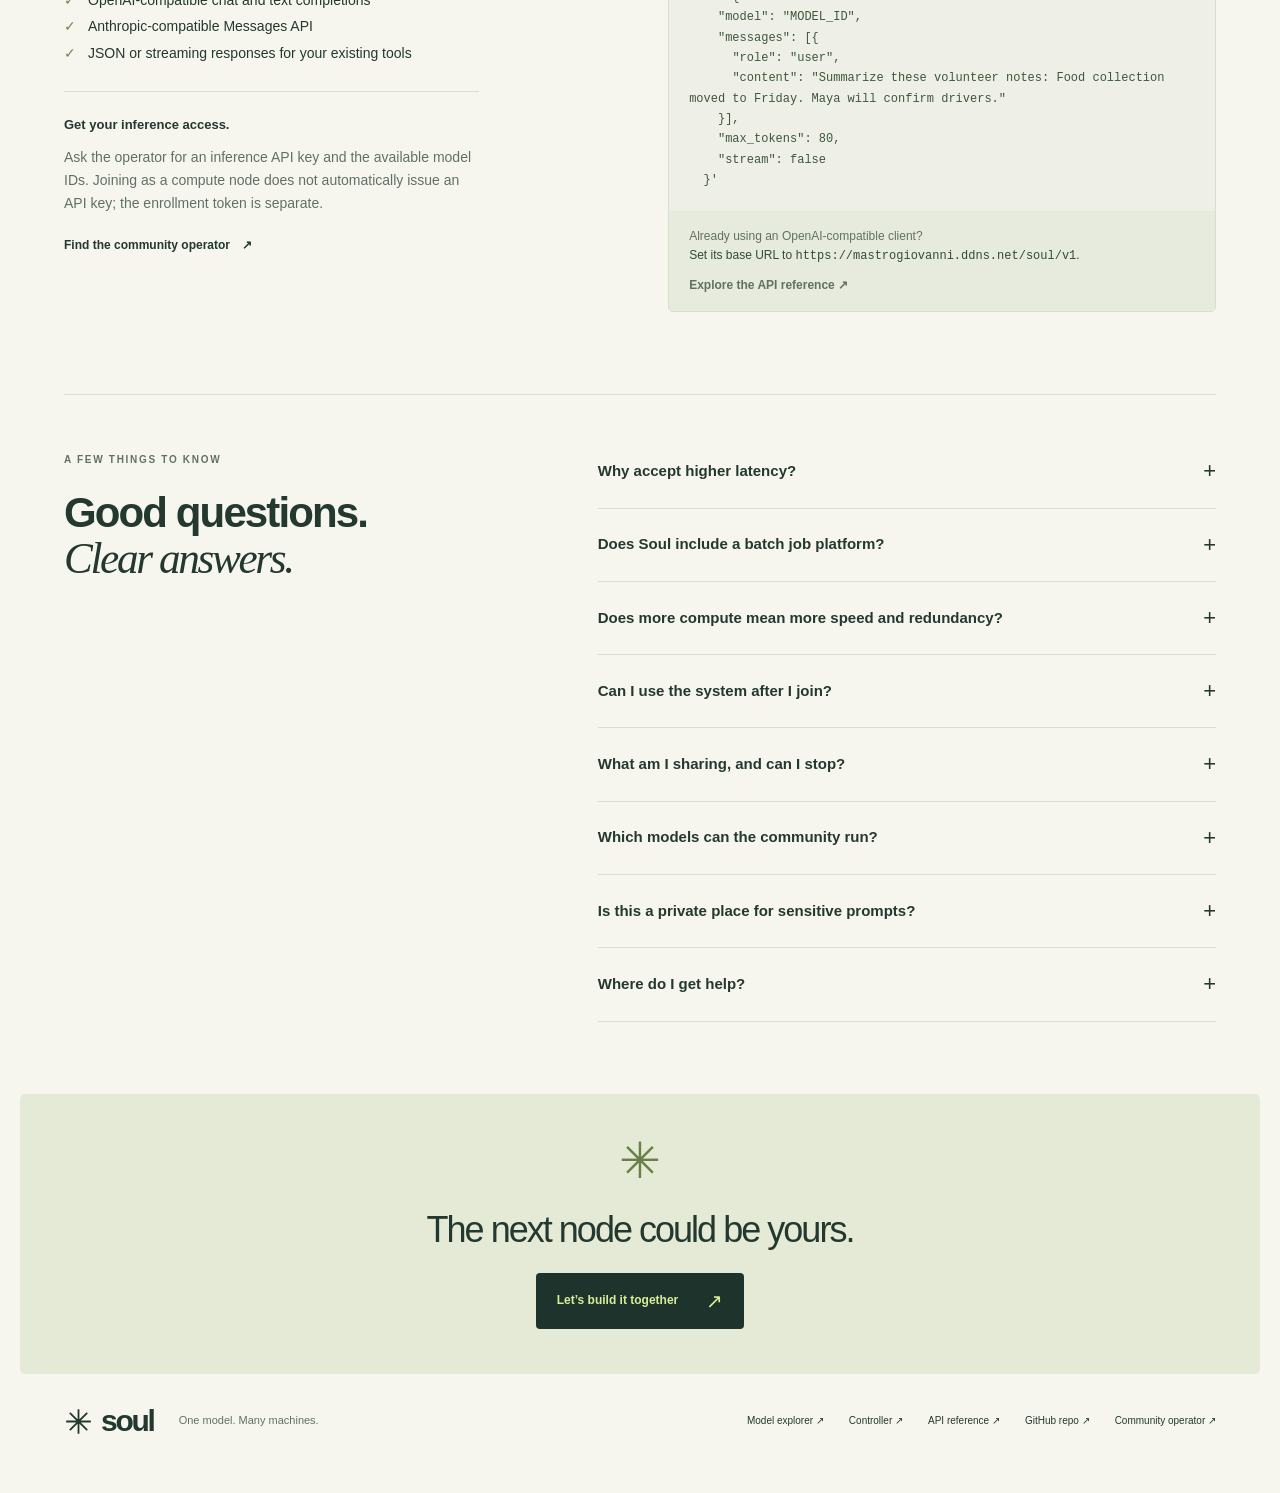
==== commit 3f66919a: "Add GitHub star and clone callout" ====
--- a/site/en/index.html
+++ b/site/en/index.html
@@ -708,6 +708,35 @@
             </p>
           </div>
         </div>
+        <div class="github-card">
+          <div>
+            <p class="eyebrow">OPEN SOURCE / GITHUB</p>
+            <h3>Star Soul and clone the project.</h3>
+            <p>
+              Stars help new contributors discover the network. Clone the
+              repository if you want to inspect the code, report issues, or
+              contribute improvements.
+            </p>
+          </div>
+          <div class="github-actions">
+            <a
+              class="button button-lime button-small"
+              href="https://github.com/mastrogiovanni/distributed-system"
+              aria-label="Star Soul on GitHub"
+              >Star on GitHub <span aria-hidden="true">↗</span></a
+            >
+            <div class="clone-line">
+              <code id="github-clone-command">git clone https://github.com/mastrogiovanni/distributed-system.git</code>
+              <button
+                type="button"
+                data-copy="github-clone-command"
+                data-copy-message="Clone command copied."
+              >
+                Copy <span aria-hidden="true">⧉</span>
+              </button>
+            </div>
+          </div>
+        </div>
         <div class="requirements" id="requirements">
           <div>
             <span class="eyebrow">BEFORE YOU CONNECT</span>
@@ -1007,6 +1036,7 @@
         <a href="#models">Model explorer ↗</a>
         <a href="https://mastrogiovanni.ddns.net/soul/">Controller ↗</a
         ><a href="https://mastrogiovanni.ddns.net/soul/docs">API reference ↗</a
+        ><a href="https://github.com/mastrogiovanni/distributed-system">GitHub repo ↗</a
         ><a href="https://github.com/mastrogiovanni">Community operator ↗</a>
       </div>
     </footer>
--- a/site/styles.css
+++ b/site/styles.css
@@ -795,6 +795,62 @@
   font-size: 12px;
   line-height: 1.65;
   color: #c6d3bb;
+}
+.github-card {
+  grid-column: 1/-1;
+  display: grid;
+  grid-template-columns: 1fr 1.1fr;
+  gap: 24px 40px;
+  align-items: center;
+  border-top: 1px solid #47563e;
+  padding-top: 28px;
+}
+.github-card .eyebrow {
+  font-size: 8px;
+  margin-bottom: 11px;
+}
+.github-card h3 {
+  font-size: 22px;
+  letter-spacing: -0.025em;
+}
+.github-card p:not(.eyebrow) {
+  color: #bdcbb6;
+  font-size: 14px;
+  line-height: 1.6;
+  margin-top: 9px;
+  max-width: 540px;
+}
+.github-actions {
+  display: grid;
+  gap: 13px;
+  min-width: 0;
+}
+.github-actions .button {
+  justify-self: start;
+}
+.clone-line {
+  display: flex;
+  min-width: 0;
+  border: 1px solid #4c6147;
+  border-radius: 4px;
+  overflow: hidden;
+  background: #15291f;
+}
+.clone-line code {
+  flex: 1;
+  min-width: 0;
+  padding: 13px 15px;
+  color: #e6efda;
+  font-size: 11px;
+  line-height: 1.6;
+  overflow-wrap: anywhere;
+}
+.clone-line button {
+  background: #304932;
+  color: var(--lime);
+  padding: 11px 15px;
+  font-size: 10px;
+  flex: none;
 }
 kbd {
   background: #344b36;
@@ -1314,6 +1370,10 @@
     grid-template-columns: 1fr;
     gap: 20px;
   }
+  .github-card {
+    grid-template-columns: 1fr;
+    gap: 17px;
+  }
   .requirements ul {
     grid-template-columns: 1fr 1fr 1.5fr;
   }
@@ -1575,6 +1635,18 @@
   }
   .join-intro > p:not(.eyebrow) {
     font-size: 15px;
+  }
+  .github-card {
+    padding-top: 25px;
+  }
+  .github-card p:not(.eyebrow) {
+    font-size: 13px;
+  }
+  .clone-line {
+    flex-direction: column;
+  }
+  .clone-line button {
+    padding: 9px 14px;
   }
   .terminal-body {
     padding: 20px;
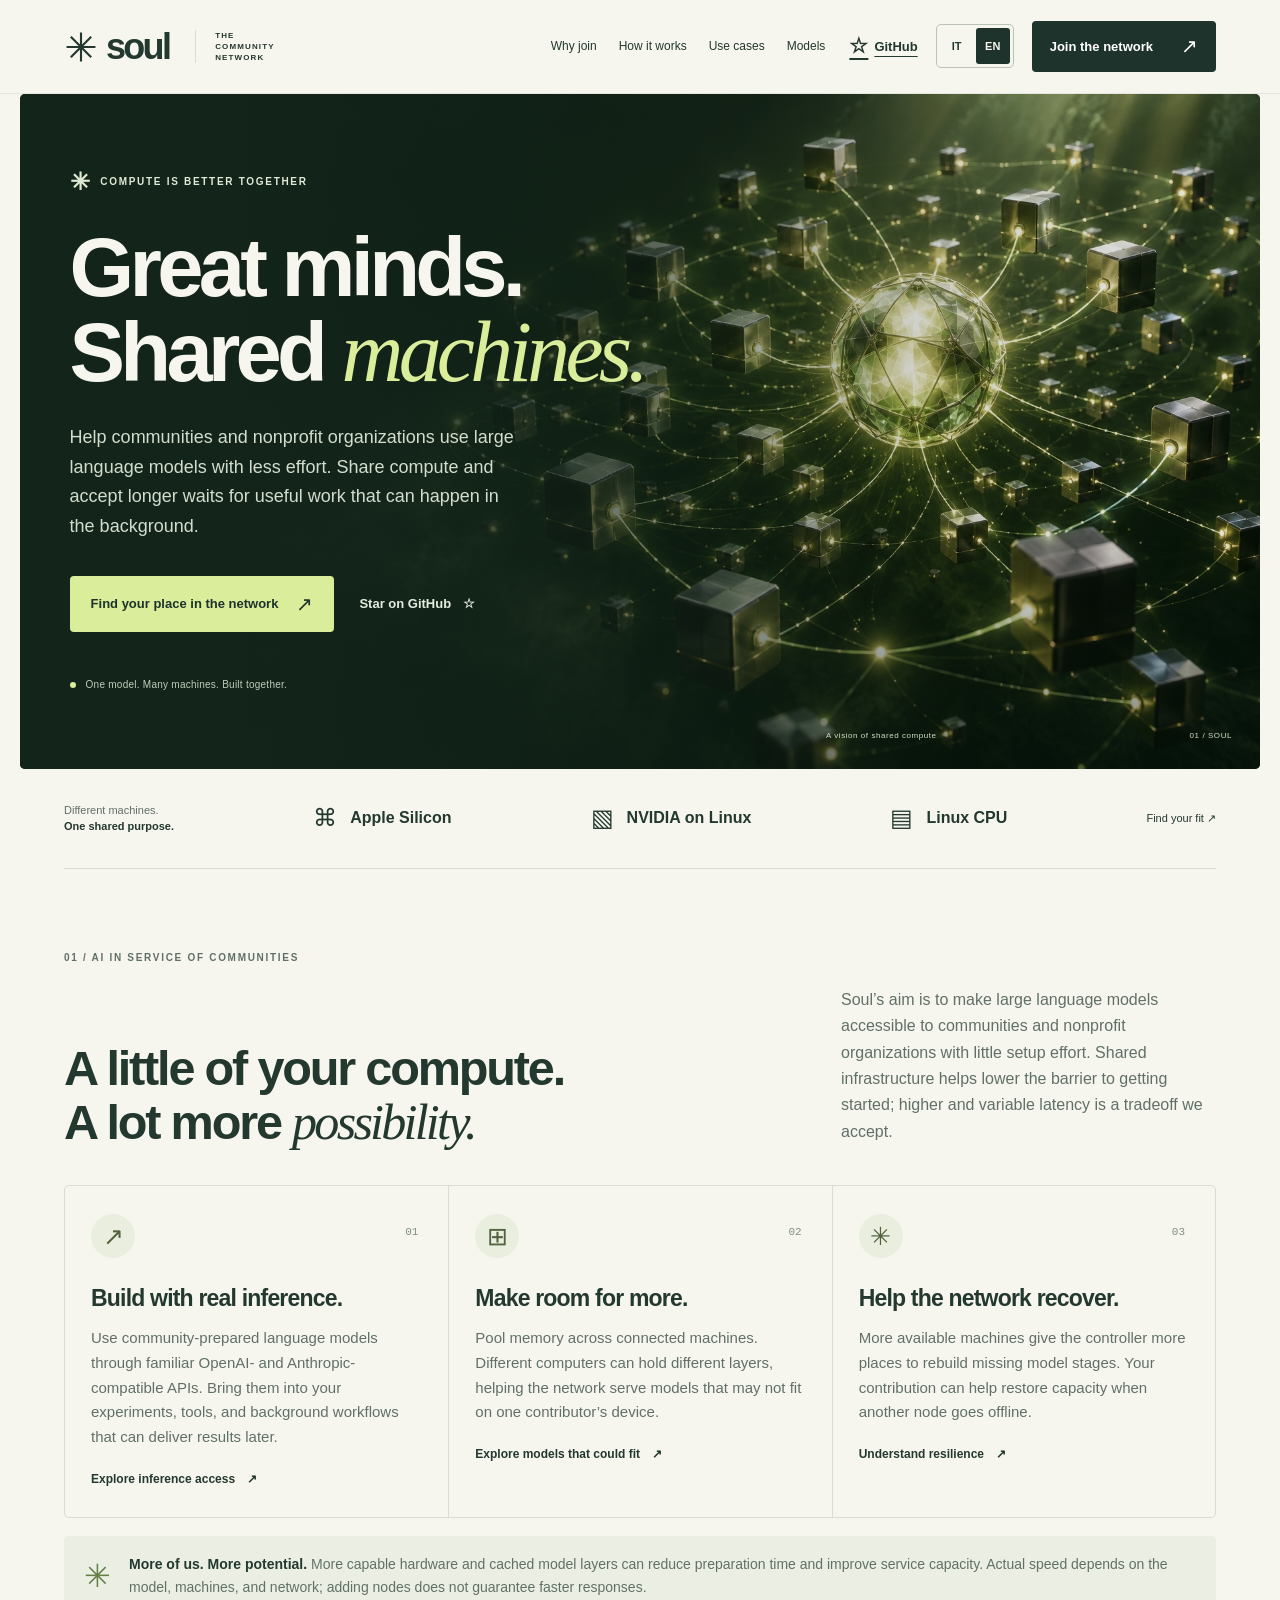
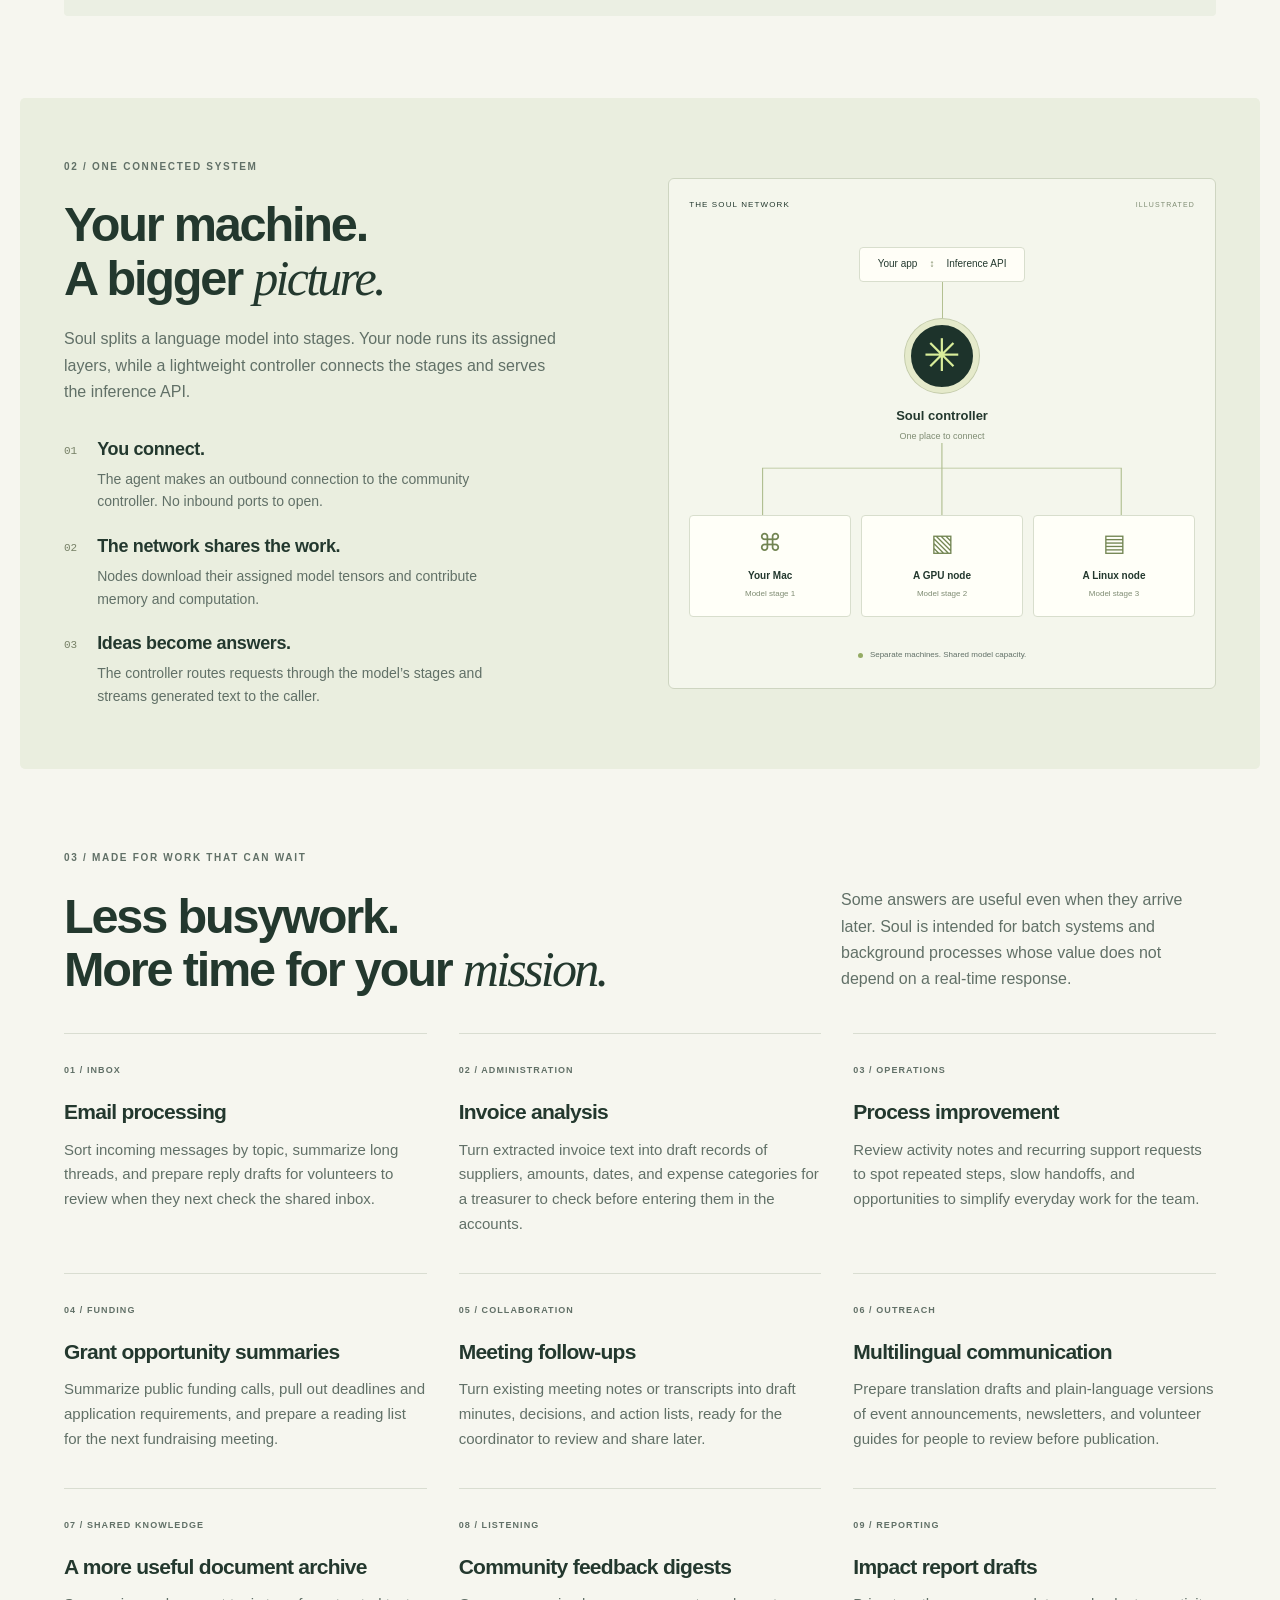
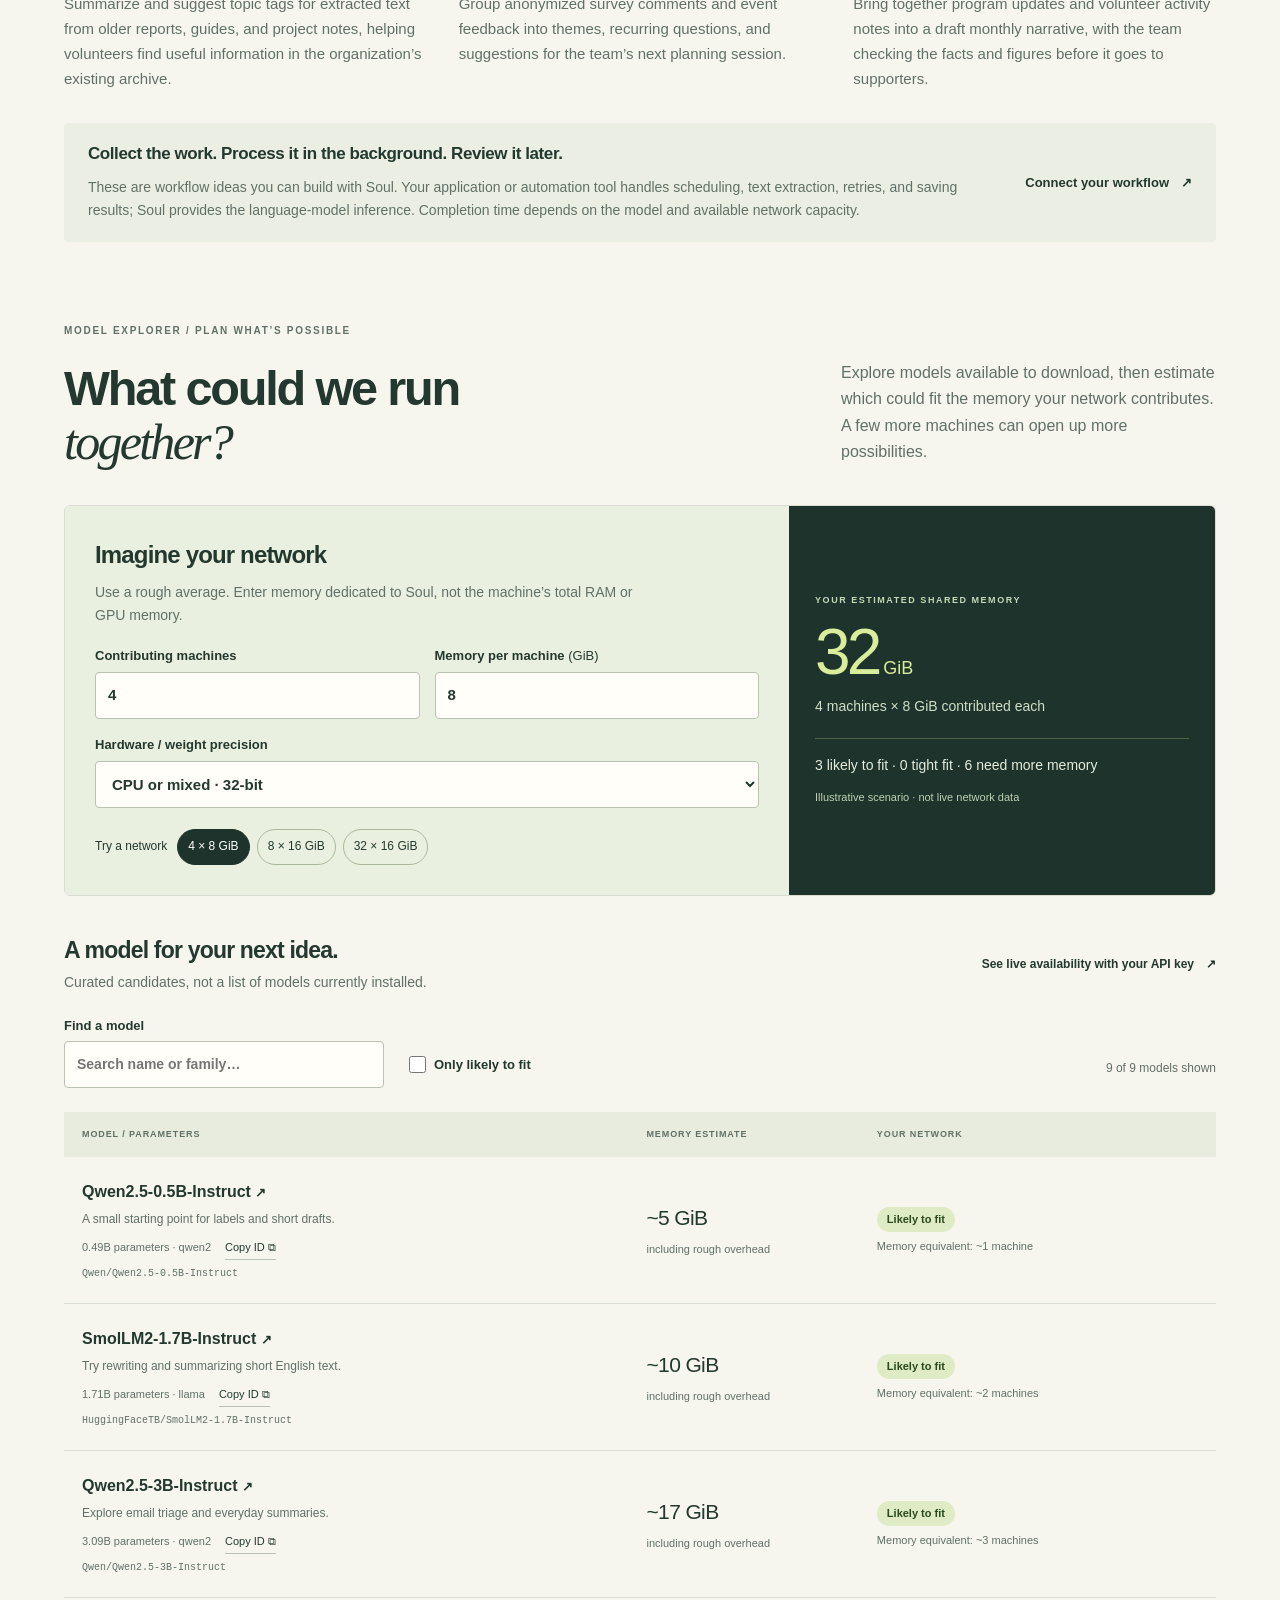
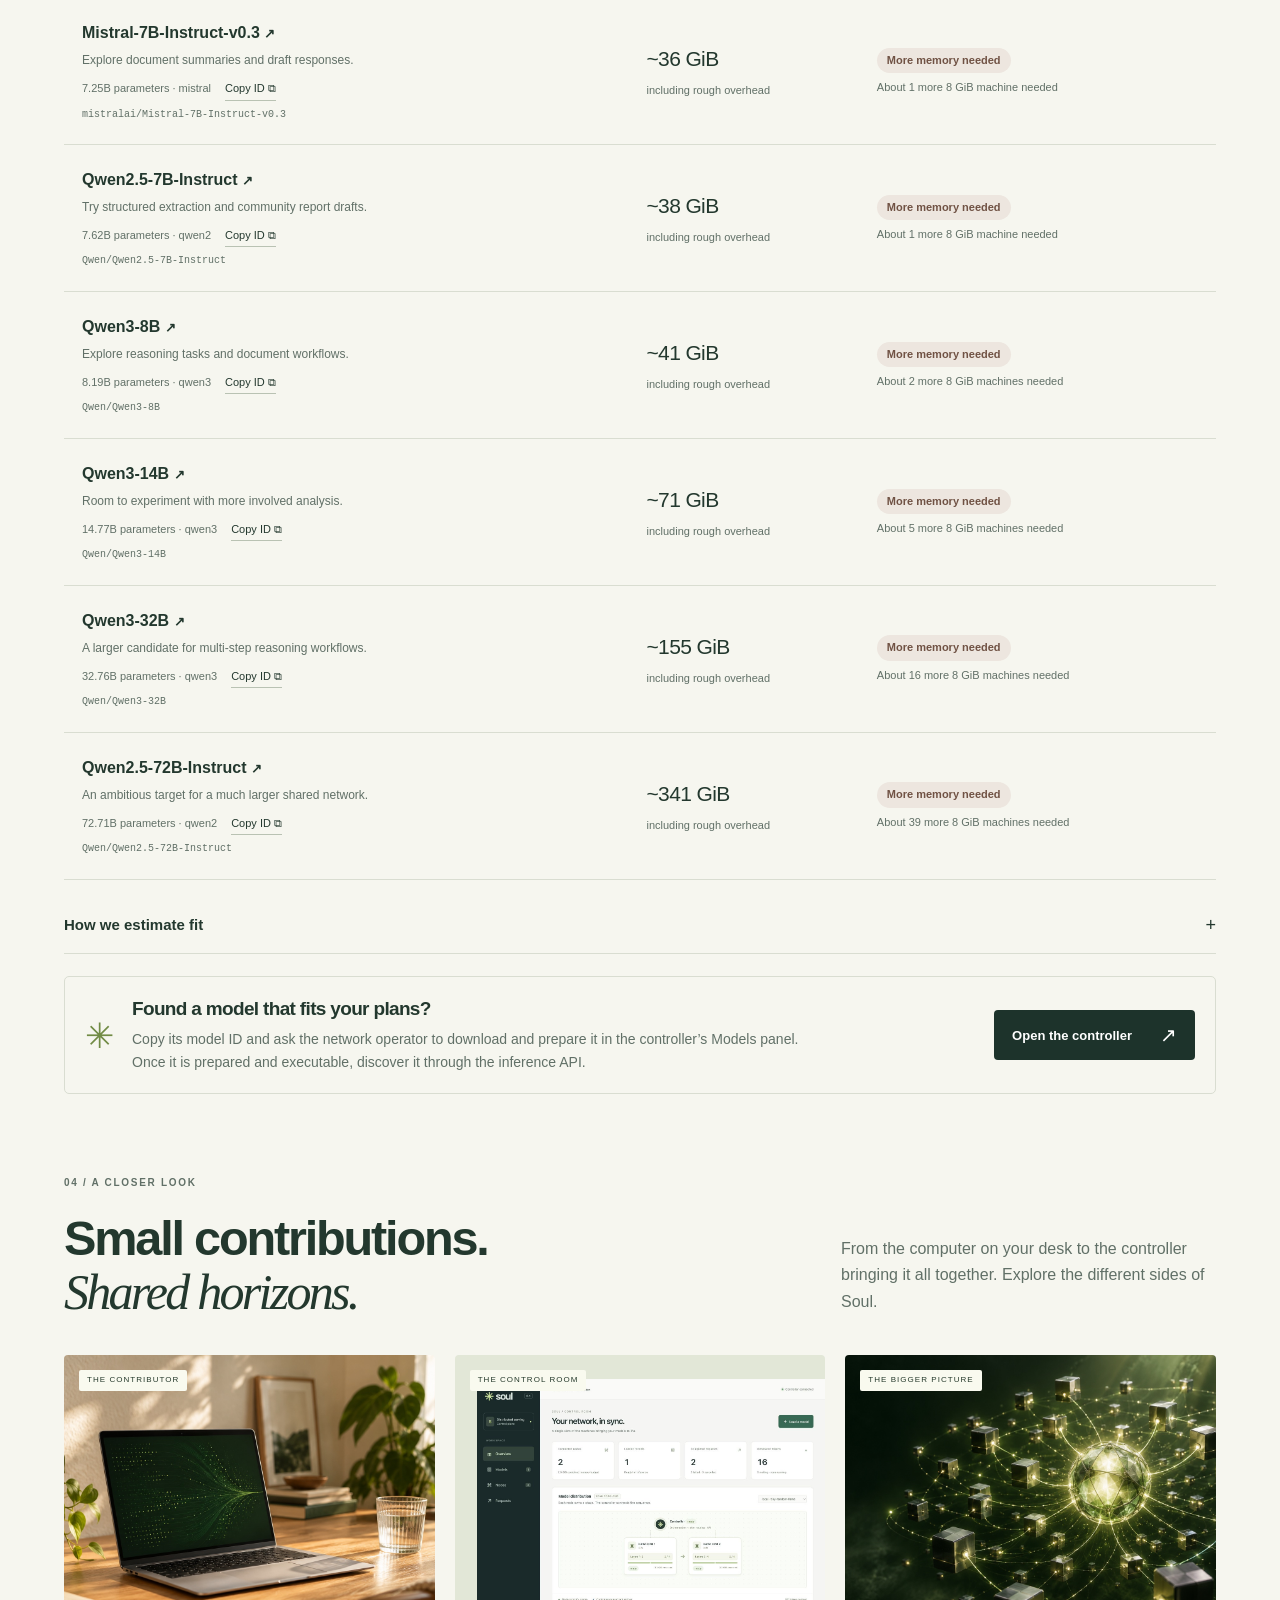
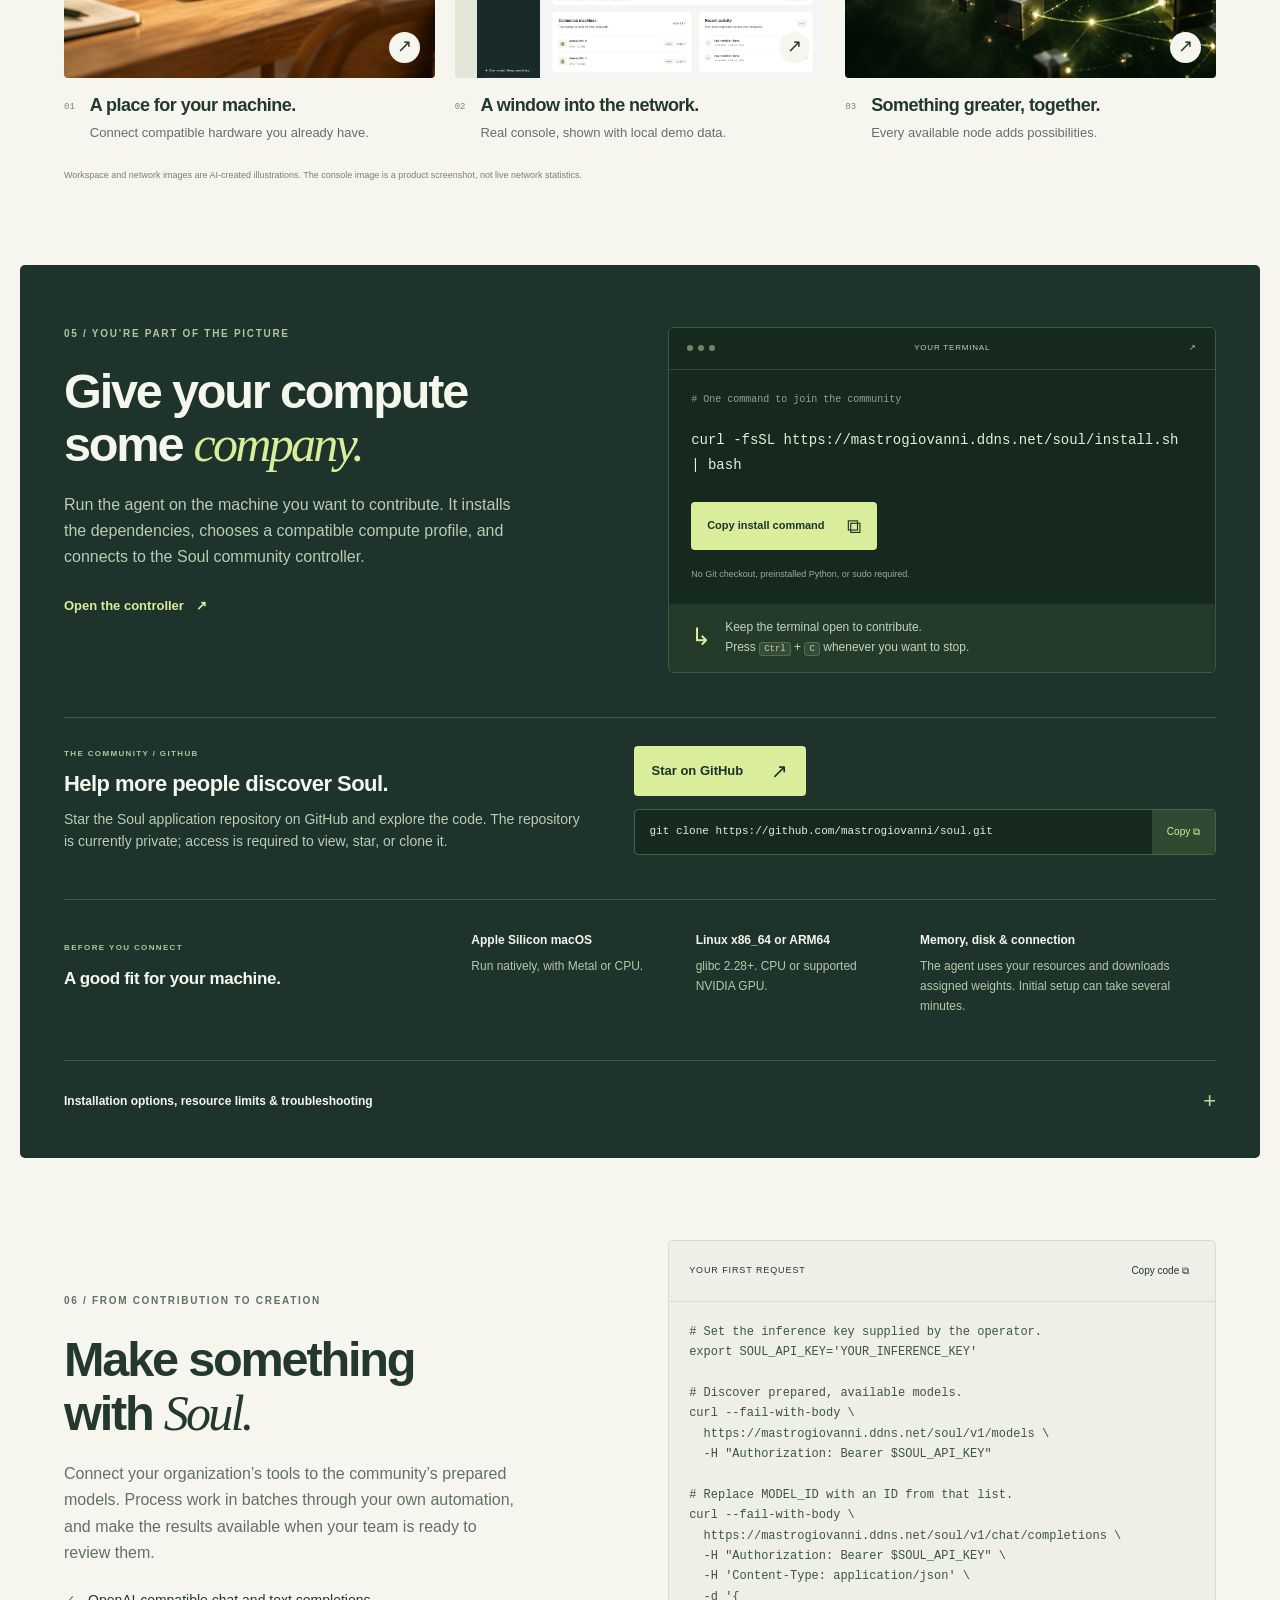
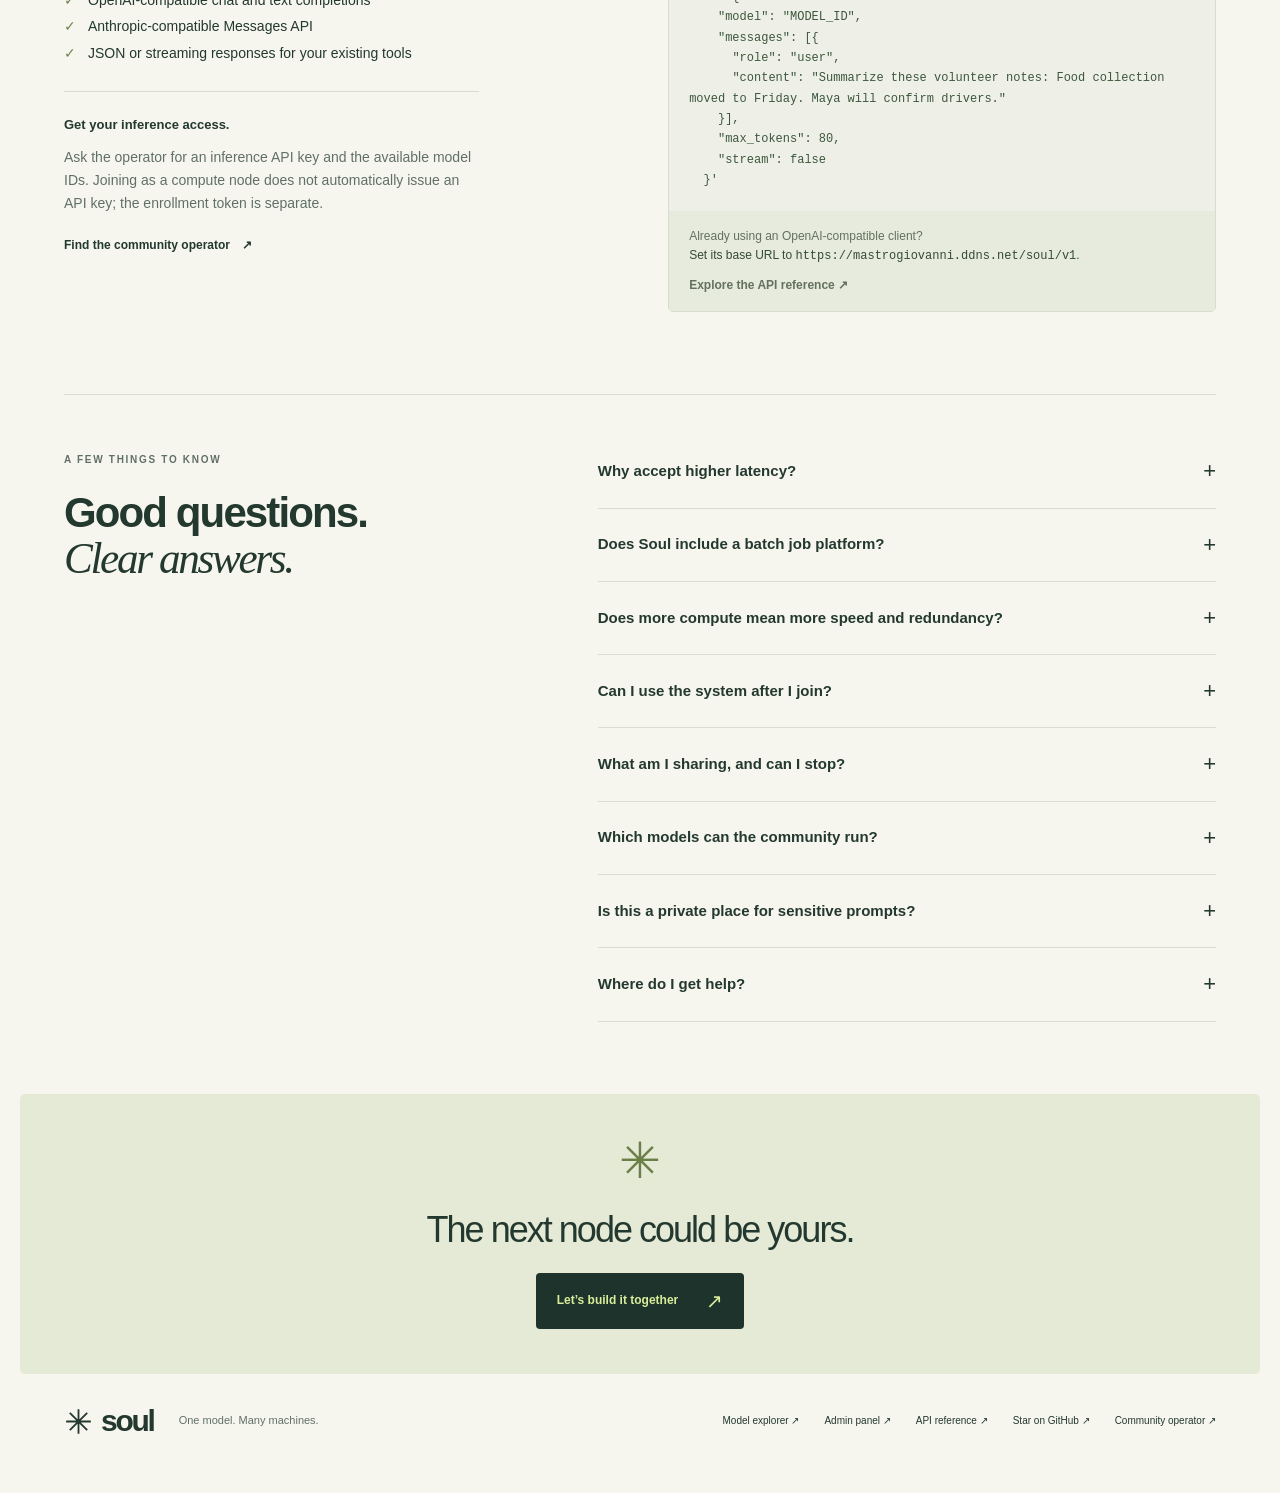
==== commit 56731a7c: "Improve node connection guide and community links" ====
--- a/site/en/index.html
+++ b/site/en/index.html
@@ -33,7 +33,7 @@
     <meta property="og:locale:alternate" content="it_IT" />
     <meta name="twitter:card" content="summary_large_image" />
     <link rel="icon" href="../assets/favicon.svg" type="image/svg+xml" />
-    <link rel="stylesheet" href="../styles.css?v=20261008-spacing" />
+    <link rel="stylesheet" href="../styles.css?v=20261009-links" />
     <script type="module" src="../app.js?v=20261008-spacing"></script>
     <script type="module" src="../model-explorer.js?v=20261008-spacing"></script>
     <title>Soul — Great minds. Shared machines.</title>
@@ -51,6 +51,7 @@
         ><a href="#use-cases">Use cases</a><a href="#models">Models</a>
       </nav>
       <div class="header-actions">
+        <a class="github-star" href="https://github.com/mastrogiovanni/soul" aria-label="Star Soul on GitHub"><span aria-hidden="true">☆</span> GitHub</a>
         <div class="language-switch" role="group" aria-label="Site language">
           <a href="../" data-language-link lang="it" hreflang="it" aria-label="Italiano">IT</a>
           <a href="./" data-language-link lang="en" hreflang="en" aria-label="English" aria-current="page">EN</a>
@@ -86,8 +87,8 @@
             <a class="button button-lime" href="#join"
               >Find your place in the network
               <span aria-hidden="true">↗</span></a
-            ><a class="text-link" href="#how-it-works"
-              >See how it works <span aria-hidden="true">↓</span></a
+            ><a class="text-link" href="https://github.com/mastrogiovanni/soul"
+              >Star on GitHub <span aria-hidden="true">☆</span></a
             >
           </div>
           <div class="hero-note">
@@ -710,23 +711,22 @@
         </div>
         <div class="github-card">
           <div>
-            <p class="eyebrow">OPEN SOURCE / GITHUB</p>
-            <h3>Star Soul and clone the project.</h3>
-            <p>
-              Stars help new contributors discover the network. Clone the
-              repository if you want to inspect the code, report issues, or
-              contribute improvements.
+            <p class="eyebrow">THE COMMUNITY / GITHUB</p>
+            <h3>Help more people discover Soul.</h3>
+            <p>
+              Star the Soul application repository on GitHub and explore the code.
+              The repository is currently private; access is required to view, star, or clone it.
             </p>
           </div>
           <div class="github-actions">
             <a
               class="button button-lime button-small"
-              href="https://github.com/mastrogiovanni/distributed-system"
+              href="https://github.com/mastrogiovanni/soul"
               aria-label="Star Soul on GitHub"
               >Star on GitHub <span aria-hidden="true">↗</span></a
             >
             <div class="clone-line">
-              <code id="github-clone-command">git clone https://github.com/mastrogiovanni/distributed-system.git</code>
+              <code id="github-clone-command">git clone https://github.com/mastrogiovanni/soul.git</code>
               <button
                 type="button"
                 data-copy="github-clone-command"
@@ -977,8 +977,8 @@
               >
             </summary>
             <p>
-              Soul currently supports standard, unquantized safetensors models
-              with llama, mistral, qwen2, or qwen3 architectures. Availability
+              Soul supports standard safetensors checkpoints for llama, mistral,
+              qwen2, and dense qwen3: unquantized, AWQ GEMM 4-bit, or GPTQ v1 4-bit. Availability
               depends on administrator preparation, model permissions, and
               network capacity. It does not provide proprietary OpenAI or
               Anthropic models; its APIs use compatible request formats.
@@ -1034,9 +1034,9 @@
       <p>One model. Many machines.</p>
       <div>
         <a href="#models">Model explorer ↗</a>
-        <a href="https://mastrogiovanni.ddns.net/soul/">Controller ↗</a
+        <a href="https://mastrogiovanni.ddns.net/soul/">Admin panel ↗</a
         ><a href="https://mastrogiovanni.ddns.net/soul/docs">API reference ↗</a
-        ><a href="https://github.com/mastrogiovanni/distributed-system">GitHub repo ↗</a
+        ><a href="https://github.com/mastrogiovanni/soul">Star on GitHub ↗</a
         ><a href="https://github.com/mastrogiovanni">Community operator ↗</a>
       </div>
     </footer>
--- a/site/styles.css
+++ b/site/styles.css
@@ -1962,3 +1962,13 @@
   .header-actions > .button { display: none; }
   .language-switch a { min-height: 38px; min-width: 38px; }
 }
+
+/* Keep the GitHub call to action visible alongside the language switch. */
+.github-star { display: inline-flex; align-items: center; gap: 6px; min-height: 44px; font-size: 13px; font-weight: 650; white-space: nowrap; }
+.github-star span { font-size: 21px; }
+.github-star:hover { color: var(--forest); text-decoration: underline; }
+@media (max-width: 380px) {
+  .site-header { gap: 8px; }
+  .header-actions { gap: 8px; }
+  .github-star { gap: 3px; font-size: 12px; }
+}
